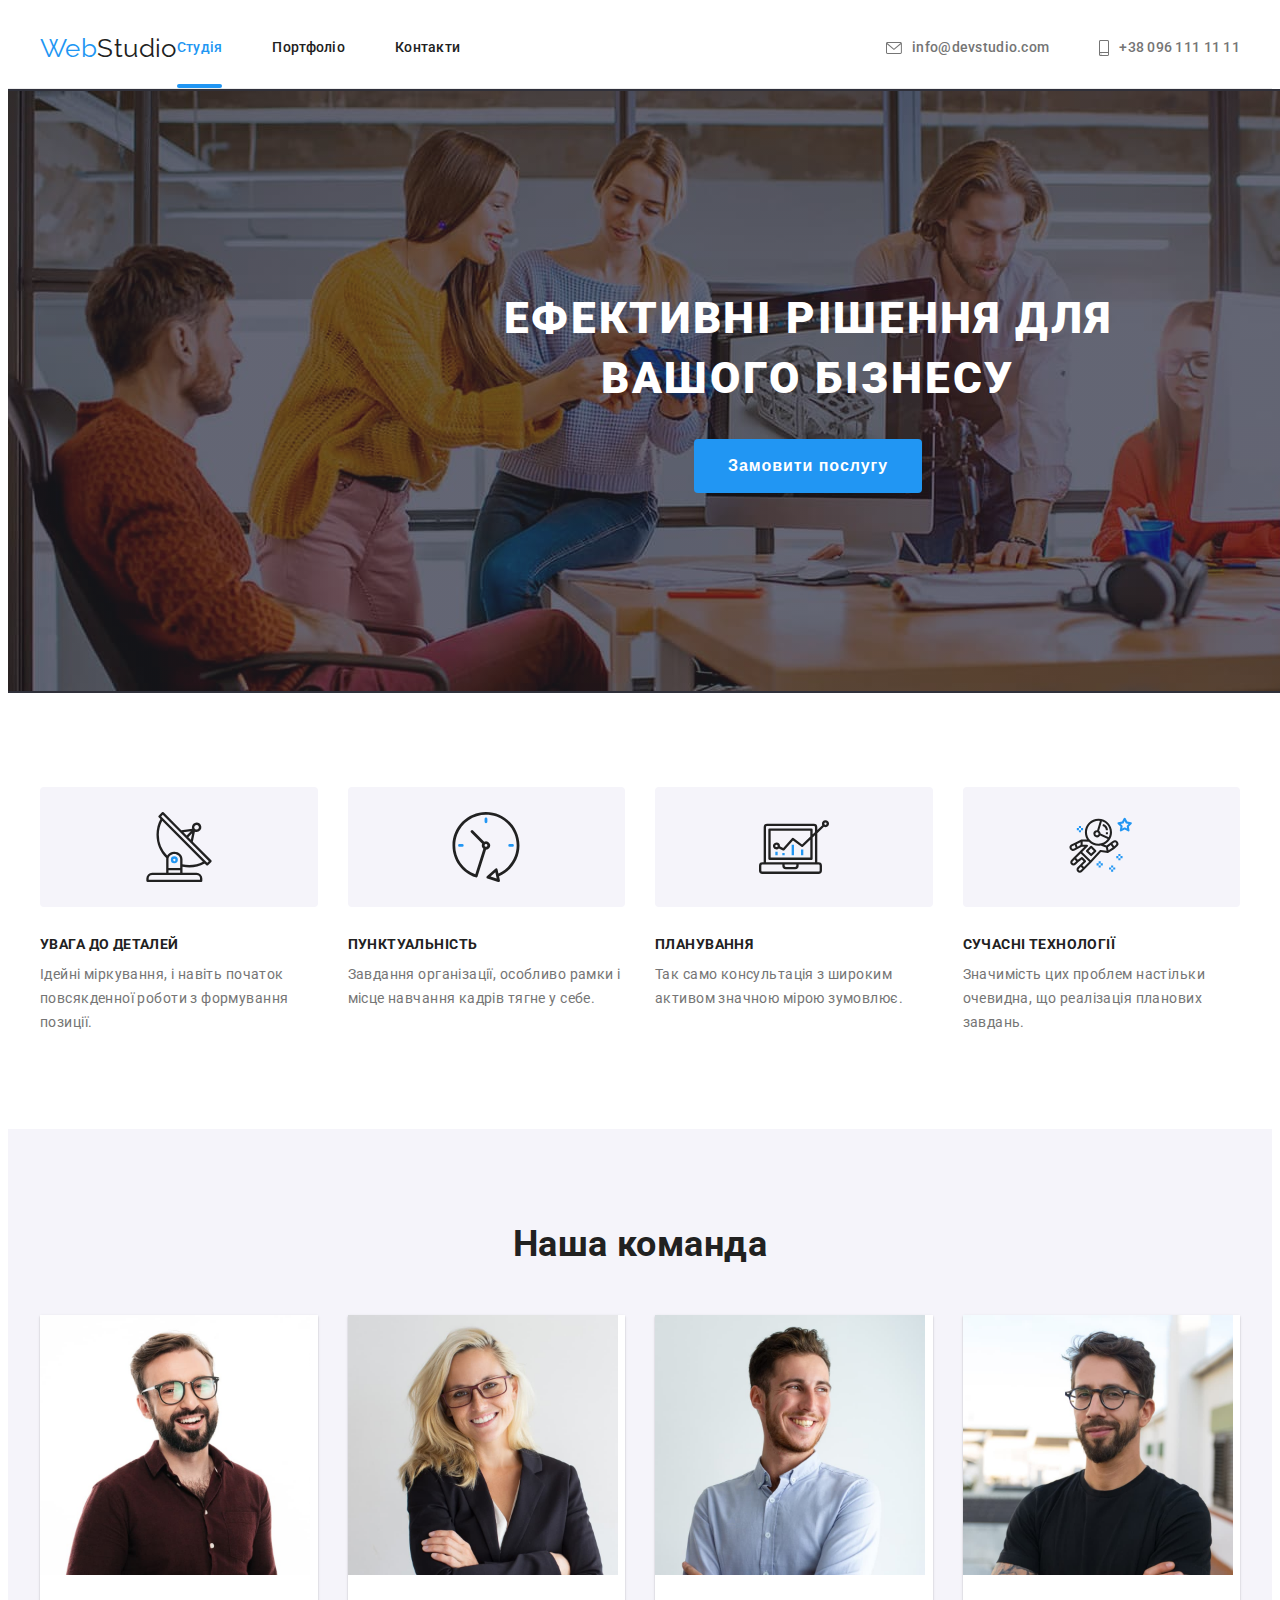
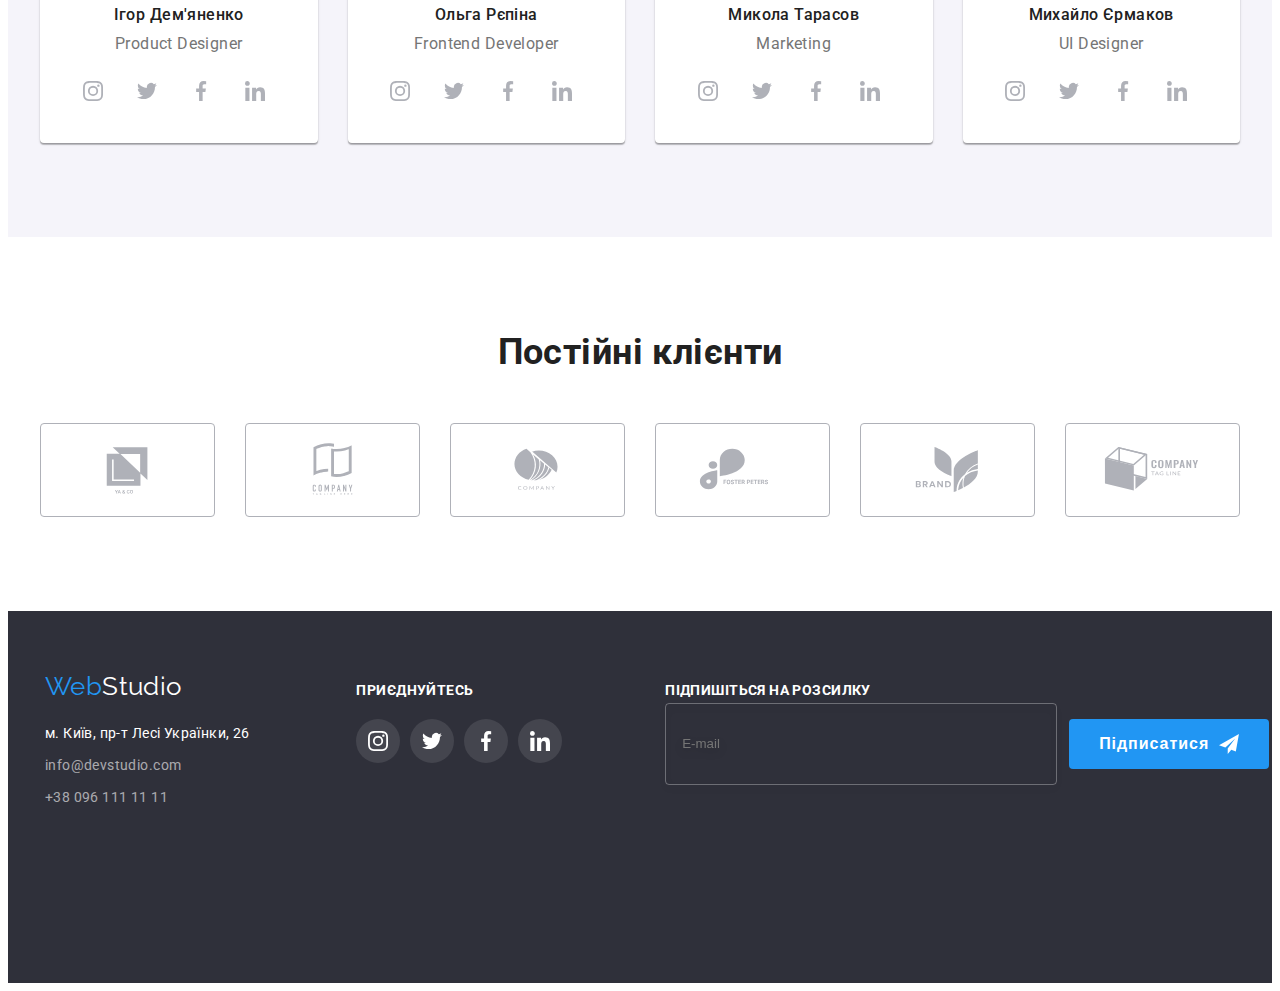
==== index.html @ e9e24f5c "almost done hw8" ====
<!DOCTYPE html>
<html lang="uk">
<head>
    <meta charset="UTF-8">
    <meta http-equiv="X-UA-Compatible" content="IE=edge">
    <meta name="viewport" content="width=device-width, initial-scale=1.0">
    <title>Document</title>
    <link rel="preconnect" href="https://fonts.googleapis.com">
<link rel="preconnect" href="https://fonts.gstatic.com" crossorigin>
<link href="https://fonts.googleapis.com/css2?family=Raleway:wght@700&family=Roboto:wght@400;500;700;900&display=swap" rel="stylesheet">
<link rel="stylesheet" href="https://cdnjs.cloudflare.com/ajax/libs/modern-normalize/1.1.0/modern-normalize.min.css" integrity="sha512-wpPYUAdjBVSE4KJnH1VR1HeZfpl1ub8YT/NKx4PuQ5NmX2tKuGu6U/JRp5y+Y8XG2tV+wKQpNHVUX03MfMFn9Q==" crossorigin="anonymous" referrerpolicy="no-referrer" />
<link rel="stylesheet" href="./css/main.min.css">
</head>
<body>
    <header class="header">
        <div class="conteiner">
<nav class="nav">
    <a href="" class="logo">Web<span class="logo logo--right">Studio</span></a>
<ul class="nav__list list">
    <li class="nav__item"><a class="link nav__link current" href="">Студія</a></li>
    <li class="nav__item"><a class="link nav__link" href="./portfolio.html">Портфоліо</a></li>
    <li class="nav__item"><a class="link nav__link" href="">Контакти</a></li>
</ul>
</nav>
<div class="connection">
<ul class="list connection__list">
    <li class="connection__item"><a class="link connection__link" href="mailto:info@devstudio.com">
        <svg class="connection__icon" width="16" height="12">
            <use href="./images/sprite.svg#icon-mail"></use>
        </svg>
        info@devstudio.com</a>
    </li>
    <li class="connection__item"><a class="link connection__link" href="tel:+380961111111">
        <svg class="connection__icon" width="10" height="16">
            <use href="./images/sprite.svg#icon-smartphone"></use>
        </svg>
        +38 096 111 11 11</a>
    </li>
</ul>
</div>
        </div>
</header>
<main>
<section class="section hero">
    <div class="conteiner">
    <h1 class="hero__title">ЕФЕКТИВНІ РІШЕННЯ ДЛЯ ВАШОГО БІЗНЕСУ</h1>
    <button class="button hero__button" type="button" data-modal-open>Замовити послугу</button>
    </div>
    
</section>
<section class="section feature">
    <div class="conteiner">
    <h2 class="visually-hidden">Особливості</h2>
    <ul class="list feature__list">
        <li class="feature__item">
            <div class="feature__icon">
            <svg class="icon-antenna" width="70" height="70"><use href="./images/sprite.svg#icon-antenna"></use></svg>
            </div>
            <h3 class="feature__title">УВАГА ДО ДЕТАЛЕЙ</h3>
            <p class="feature__text">Ідейні міркування, і навіть початок повсякденної роботи з формування позиції.</p>
        </li>
        <li class="feature__item">
            <div class="feature__icon">
            <svg class="icon-clock" width="70" height="70"><use href="./images/sprite.svg#icon-clock"></use></svg>
            </div>
            <h3 class="feature__title">ПУНКТУАЛЬНІСТЬ</h3>
            <p class="feature__text">Завдання організації, особливо рамки і місце навчання кадрів тягне у себе.</p>
        </li>
        <li class="feature__item">
            <div class="feature__icon">
            <svg class="icon-diagram" width="70" height="70"><use href="./images/sprite.svg#icon-diagram"></use></svg>
            </div>
            <h3 class="feature__title">ПЛАНУВАННЯ</h3>
            <p class="feature__text">Так само консультація з широким активом значною мірою зумовлює.</p>
        </li>
        <li class="feature__item">
            <div class="feature__icon">
            <svg class="icon-astronaut" width="70" height="70"><use href="./images/sprite.svg#icon-astronaut"></use></svg>
            </div>
            <h3 class="feature__title">СУЧАСНІ ТЕХНОЛОГІЇ</h3>
            <p class="feature__text">Значимість цих проблем настільки очевидна, що реалізація планових завдань.</p>
        </li>
    </ul>
    </div>
</section>
   <section class="section works">
    <div class="conteiner">
    <h2 class="works__title">Чим ми займаємося</h2>
    <ul class="list works__list">
        <li class="works__item">
            <img src="images/deal1.jpg" alt="Розробка сайту" width="370">
            <h3 class="works__box-title">ДЕСКТОПНІ ДОДАТКИ</h3>
        </li>
        <li class="works__item">
            <img src="images/deal2.jpg" alt="Оформлення додатку" width="370">
        <h3 class="works__box-title">МОБІЛЬНІ ДОДАТКИ</h3>
        </li>
        <li class="works__item">
            <img src="images/deal3.jpg" alt="Дизайн продукту" width="370">
        <h3 class="works__box-title">ДИЗАЙНЕРСЬКІ РІШЕННЯ</h3>
        </li>
    </ul>
    </div>
   </section>
    <section class="section team">
        <div class="conteiner">
        <h2 class="team__title">Наша команда</h2>
        <ul class="list team__list">
            <li class="team__item">
                <picture>
                    <source srcset="">
                <img src="images/man1.jpg" alt="Фото Ігора Дем'яненка" width="270">
                </picture>
                <div class="team__box">
                    <h3 class="team__names">Ігор Дем'яненко</h3>
                <p class="team__text">Product Designer</p>
                <ul class="team__soclist list">
                        <li><a class="link team__link" href="">
                            <svg class="team__icon" width="20" height="20">
                                <use href="./images/sprite.svg#icon-instagram"></use>
                            </svg>
                        </a>
                        </li>
                       <li> <a class="link team__link" href="">
                            <svg class="team__icon" width="20" height="20">
                                <use href="./images/sprite.svg#icon-twitter"></use>
                            </svg>
                        </a>
                        </li>
                        <li><a class="link team__link" href="">
                            <svg class="team__icon" width="20" height="20">
                                <use href="./images/sprite.svg#icon-facebook"></use>
                            </svg>
                        </a>
                        </li>
                        <li> <a class="link team__link" href="">
                            <svg class="team__icon" width="20" height="20">
                                <use href="./images/sprite.svg#icon-linkedin"></use>
                            </svg>
                        </a>
                        </li>
                </ul>
                </div>
            </li>
            <li class="team__item">
                <img src="images/man2.jpg" alt="Фото Ольги Рєпіної" width="270">
                <div class="team__box">
                    <h3 class="team__names">Ольга Рєпіна</h3>
                <p class="team__text">Frontend Developer</p>
                 <ul class="team__soclist list">
                        <li><a class="link team__link" href="">
                            <svg class="team__icon" width="20" height="20">
                                <use href="./images/sprite.svg#icon-instagram"></use>
                            </svg>
                        </a>
                        </li>
                       <li> <a class="link team__link" href="">
                            <svg class="team__icon" width="20" height="20">
                                <use href="./images/sprite.svg#icon-twitter"></use>
                            </svg>
                        </a>
                        </li>
                        <li><a class="link team__link" href="">
                            <svg class="team__icon" width="20" height="20">
                                <use href="./images/sprite.svg#icon-facebook"></use>
                            </svg>
                        </a>
                        </li>
                        <li> <a class="link team__link" href="">
                            <svg class="team__icon" width="20" height="20">
                                <use href="./images/sprite.svg#icon-linkedin"></use>
                            </svg>
                        </a>
                        </li>
                </ul>
                </div>
            </li>
            <li class="team__item">
                <img src="images/man3.jpg" alt="Фото Миколи Тарасова" width="270">
                <div class="team__box">
                    <h3 class="team__names">Микола Тарасов</h3>
                <p class="team__text">Marketing</p>
                 <ul class="team__soclist list">
                        <li><a class="link team__link" href="">
                            <svg class="team__icon" width="20" height="20">
                                <use href="./images/sprite.svg#icon-instagram"></use>
                            </svg>
                        </a>
                        </li>
                       <li> <a class="link team__link" href="">
                            <svg class="team__icon" width="20" height="20">
                                <use href="./images/sprite.svg#icon-twitter"></use>
                            </svg>
                        </a>
                        </li>
                        <li><a class="link team__link" href="">
                            <svg class="team__icon" width="20" height="20">
                                <use href="./images/sprite.svg#icon-facebook"></use>
                            </svg>
                        </a>
                        </li>
                        <li> <a class="link team__link" href="">
                            <svg class="team__icon" width="20" height="20">
                                <use href="./images/sprite.svg#icon-linkedin"></use>
                            </svg>
                        </a>
                        </li>
                </ul>
                </div>
            </li>
            <li class="team__item">
                <img src="images/man4.jpg" alt="Фото Михайла Єрмакова" width="270">
                <div class="team__box">
                    <h3 class="team__names">Михайло Єрмаков</h3>
                <p class="team__text">UI Designer</p>
                 <ul class="team__soclist list">
                        <li><a class="link team__link" href="">
                            <svg class="team__icon" width="20" height="20">
                                <use href="./images/sprite.svg#icon-instagram"></use>
                            </svg>
                        </a>
                        </li>
                       <li> <a class="link team__link" href="">
                            <svg class="team__icon" width="20" height="20">
                                <use href="./images/sprite.svg#icon-twitter"></use>
                            </svg>
                        </a>
                        </li>
                        <li><a class="link team__link" href="">
                            <svg class="team__icon" width="20" height="20">
                                <use href="./images/sprite.svg#icon-facebook"></use>
                            </svg>
                        </a>
                        </li>
                        <li> <a class="link team__link" href="">
                            <svg class="team__icon" width="20" height="20">
                                <use href="./images/sprite.svg#icon-linkedin"></use>
                            </svg>
                        </a>
                        </li>
                </ul>
                </div>
            </li>
        </ul>
        </div>
    </section>
<section class="section clients">
    <div class="conteiner">
<h2 class="clients__title">Постійні клієнти</h2>
<ul class="clients__list list">
    <li><a class="clients__item">
        <svg class="clients__icon" width="106" height="60">
            <use href="./images/sprite.svg#icon-logo"></use>
        </svg>
    </a>
    </li>
    <li><a class="clients__item">
        <svg class="clients__icon" width="106" height="60">
            <use href="./images/sprite.svg#icon-logo1"></use>
        </svg>
    </a>
    </li>
    <li><a class="clients__item">
        <svg class="clients__icon" width="106" height="60">
            <use href="./images/sprite.svg#icon-logo2"></use>
        </svg>
    </a>
    </li>
    <li><a class="clients__item">
        <svg class="clients__icon" width="106" height="60">
            <use href="./images/sprite.svg#icon-logo3"></use>
        </svg>
    </a>
    </li>
    <li><a class="clients__item">
        <svg class="clients__icon" width="106" height="60">
            <use href="./images/sprite.svg#icon-logo4"></use>
        </svg>
    </a>
    </li>
    <li><a class="clients__item">
        <svg class="clients__icon" width="106" height="60">
            <use href="./images/sprite.svg#icon-logo5"></use>
        </svg>
    </a>
    </li>
</ul>
</div>
</section>
    </main>
    <footer class="footer">
    <div class="conteiner">
<div class="adress-conteiner">
        <a href="" class="logo">Web<span class="logo-right">Studio</span></a>
        <address class="adress">
           <p class="adress__text">м. Київ, пр-т Лесі Українки, 26</p>
           <ul class="list">
              <li class="adress__item"><a class="link adress__link" href="mailto:info@devstudio.com">info@devstudio.com</a></li>
              <li class="adress__item"><a class="link adress__link" href="tel:+380961111111">+38 096 111 11 11</a></li>
           </ul>
        </address>
        </div>
        <div class="join">
            <p class="join__text">приєднуйтесь</p>
            <ul class="join__list list">
                        <li><a class="link join__link" href="">
                            <svg class="footer-icon" width="20" height="20">
                                <use href="./images/sprite.svg#icon-instagram"></use>
                            </svg>
                        </a>
                        </li>
                        <li><a class="link join__link" href="">
                            <svg class="footer-icon" width="20" height="20">
                                <use href="./images/sprite.svg#icon-twitter"></use>
                            </svg>
                        </a>
                        </li>
                        <li><a class="link join__link" href="">
                            <svg class="footer-icon" width="20" height="20">
                                <use href="./images/sprite.svg#icon-facebook"></use>
                            </svg>
                        </a>
                        </li>
                        <li><a class="link join__link" href="">
                            <svg class="join__icon" width="20" height="20">
                                <use href="./images/sprite.svg#icon-linkedin"></use>
                            </svg>
                        </a>
                        </li>
                </ul>
        </div>
        <div class="subscribe">
            <p class="subscribe__text">Підпишіться на розсилку</p>
            <form class="subscribe__form">
              <input class="subscribe__input" type="email" placeholder="E-mail">
              <button class="subscribe__button button" type="submit"> 
               Підписатися
               <svg class="subscribe__icon" width="24" height="24">
                <use href="./images/symbol-defs.svg#icon-send"></use>
               </svg>
              </button>
            </form>
        </div>
    </div>
    </footer>
    <div class="backdrop is-hidden" data-modal>
       <div class="modal">
          <button class="modal__button" type="button" data-modal-close>
            <svg class="icon-modal-button-close" width="18" height="18">
                <use href="./images/symbol-defs.svg#icon-modal-button-close"></use></svg>
          </button>
          <p class="modal__heading">Залиште свої дані, ми вам передзвонимо</p>
          <form action="">
            <div class="modal__input-group">
            <label for="name">Ім'я</label>
            <div class="modal__icon-wrapper">
            <input class="modal-input" type="text" name="name" id="name">
            <svg class="modal-icon" width="18" height="18">
                <use href="./images/symbol-defs.svg#icon-person-black"></use>
            </svg>
            </div>
           </div>
<div class="modal__input-group">
            <label for="tel">Телефон</label>
            <div class="modal__icon-wrapper">
            <input class="modal__input" type="tel" name="tel" id="tel">
            <svg class="modal__icon" width="18" height="18">
                <use href="./images/symbol-defs.svg#icon-phone-black"></use>
            </svg>
            </div>
            </div>
            <div class="modal__input-group">
            <label for="email">Пошта</label>
            <div class="modal__icon-wrapper">
            <input class="moda__input" type="email" name="email" id="email">
            <svg class="modal__icon" width="18" height="18">
                <use href="./images/symbol-defs.svg#icon-email-black"></use>
            </svg>
            </div>
            </div>
            <div class="modal__input-group">
            <label for="coment">Коментар</label>
            <textarea class="modal__coment" name="coment" id="coment" placeholder="Введіть текст"></textarea>
            </div>

            <div class="modal__input-group">
            <input class="checkbox__input visually-hidden" type="checkbox" name="rules" id="rules" required/>
            <label class="checkbox__rules" for="rules">
    Погоджуюся з розсилкою та приймаю<a href="" class="modal__conditions"> Умови договору</a>
  </label>
  </div>

            <button class="modal__send button" type="submit">Відправити</button>
          </form>
         </div>
    </div>
    <script src="./js/modal.js"></script>
</body>
</html>
---- css/main.min.css ----
img{display:block;max-width:100%;height:auto}.list{list-style:none}.link{text-decoration:none}h1,h2,h3,h4,h5,h6,p,ul{margin-top:0;margin-bottom:0;padding:0}:root{--primary-text-color: #212121;--secondary-text-color: #757575;--accent-color: #2196F3;--accent-color-button: #188CE8;--primaty-white-color: #FFFFFF;--primary-background-color: #fff;--background-color-title: #2F303A;--portfolio-button-color: #F5F4FA;--header-border-color: #ECECEC;--portfolio-border-color: #EEEEEE;--team-soc-link-color: #AFB1B8;--transition-duration: 250ms;--transition-timing-function: cubic-bezier(0.4, 0, 0.2, 1)}body{font-family:"Roboto",sans-serif;font-size:14px;letter-spacing:.03em;color:var(--primary-text-color);background-color:#fff}.section{padding-top:60px;padding-bottom:60px}@media screen and (min-width: 1200px){.section{padding-top:94px;padding-bottom:94px}}.visually-hidden{border:0;clip:rect(0 0 0 0);height:auto;margin:0;overflow:hidden;padding:0;position:absolute;width:1px;white-space:nowrap}.conteiner{width:100%;padding-left:15px;padding-right:15px;margin:0 auto}@media screen and (min-width: 480px){.conteiner{width:480px}}@media screen and (min-width: 768px){.conteiner{width:768px}}@media screen and (min-width: 1200px){.conteiner{width:1200px}}.button{color:var(--primaty-white-color);background-color:var(--accent-color);font-weight:700;font-size:16px;line-height:1.88;letter-spacing:.06em;cursor:pointer;transition:color var(--transition-duration) var(--transition-timing-function)}.button:hover,.button:focus{background-color:var(--accent-color-button)}.logo{font-family:"Raleway",sans-serif;font-size:26px;line-height:1.19;color:var(--accent-color);text-decoration:none}.logo:hover,.logo:focus{color:var(--accent-color)}.logo--right{color:var(--primary-text-color)}.header{border-bottom:1px solid var(--header-border-color)}.header .conteiner{display:flex;align-items:center;height:80px}.nav__list,.connection__list,.nav{display:flex;align-items:center}.nav__item:not(:last-child),.connection__item:not(:last-child){margin-right:50px}.nav__link{position:relative;display:block;padding-top:32px;padding-bottom:32px;color:var(--primary-text-color);font-size:px;font-weight:500;letter-spacing:.02em;line-height:1.14;transition:color var(--transition-duration) var(--transition-timing-function)}.nav__link:hover,.nav__link:focus{color:var(--accent-color)}.current{color:var(--accent-color)}.current::after{content:"";position:absolute;left:0;bottom:0;display:block;background-color:var(--accent-color);width:100%;height:4px;border-radius:2px}.connection__icon{margin-right:10px;fill:currentColor}.connection__link{display:flex;align-items:center;padding-top:32px;padding-bottom:32px;font-weight:500;line-height:1.14;letter-spacing:.02em;color:var(--secondary-text-color);color:var(--secondary-text-color);transition:color var(--transition-duration) var(--transition-timing-function)}.connection__link:hover,.connection__link:focus{color:var(--accent-color)}.connection{margin-left:auto}.hero{display:flex;align-items:center;width:480px;height:400px;background-color:var(--background-color-title);background-image:linear-gradient(to right, rgba(47, 48, 58, 0.4), rgba(47, 48, 58, 0.4)),url(../images/hero-bg-mob.jpg);background-repeat:no-repeat;background-position:center;margin-left:auto;margin-right:auto;padding-top:200px;padding-bottom:200px;text-align:center}@media(min-device-pixel-ratio: 2),(-webkit-min-device-pixel-ratio: 2),(min-resolution: 192dpi),(min-resolution: 2dppx){.hero{background-image:linear-gradient(to right, rgba(47, 48, 58, 0.4), rgba(47, 48, 58, 0.4)),url(../images/hero-bg-mob-2x.jpg)}}@media screen and (min-width: 768px){.hero{width:768px;height:auto;background-image:linear-gradient(to right, rgba(47, 48, 58, 0.4), rgba(47, 48, 58, 0.4)),url(../images/hero-bg-tab.jpg)}}@media screen and (min-width: 768px)and (min-device-pixel-ratio: 2),screen and (min-width: 768px)and (-webkit-min-device-pixel-ratio: 2),screen and (min-width: 768px)and (min-resolution: 192dpi),screen and (min-width: 768px)and (min-resolution: 2dppx){.hero{background-image:linear-gradient(to right, rgba(47, 48, 58, 0.4), rgba(47, 48, 58, 0.4)),url(../images/hero-bg-tab-2x.jpg)}}@media screen and (min-width: 1200px){.hero{width:1600px;height:100%;background-image:linear-gradient(to right, rgba(47, 48, 58, 0.4), rgba(47, 48, 58, 0.4)),url(../images/hero-background.jpg)}}.hero__title{width:360px;margin-left:auto;margin-right:auto;margin-bottom:30px;color:var(--primaty-white-color);font-weight:900;font-size:26px;line-height:1.62;text-align:center;letter-spacing:.06em}@media screen and (min-width: 1200px){.hero__title{width:696px;font-size:44px;line-height:1.36;text-align:center}}.hero__button{min-width:216px;padding:10px 32px;text-align:center;border-radius:4px;border-color:rgba(0,0,0,0)}.feature__list{display:block}@media screen and (min-width: 768px){.feature__list{display:flex;flex-wrap:wrap;gap:30px}}@media screen and (min-width: 1200px){.feature__list{display:flex;justify-content:center;align-items:center}}.feature__icon{display:flex;justify-content:center;align-items:center;width:100%;height:120px;margin-bottom:30px;background-color:var(--portfolio-button-color);border-radius:4px}.feature__item{width:100%;height:248px}@media screen and (min-width: 768px){.feature__item{flex-basis:calc((100% - 30px)/2)}}@media screen and (min-width: 1200px){.feature__item{flex-basis:calc((100% - 90px)/4)}}.feature__title{margin-bottom:10px;line-height:1.14;font-size:14px;text-align:center}@media screen and (min-width: 768px){.feature__title{text-align:left}}.feature__text{color:var(--secondary-text-color);line-height:1.71}.works{padding-top:0}@media screen{.works{max-width:480px;display:none}}.works__title{margin-bottom:50px}.works__title,.team__title,.clients__title{font-size:36px;line-height:1.17;text-align:center}.works__list{display:flex}.works__item:not(:last-child){margin-right:30px}.works__item{position:relative}.works__box-title{position:absolute;bottom:0;left:0;width:370px;height:70px;padding-top:27px;text-align:center;line-height:1.14;font-size:14px;color:var(--primaty-white-color);background-color:rgba(47,48,58,.8)}.team{background-color:var(--portfolio-button-color)}.team__title{font-size:28px;margin-bottom:30px}@media screen and (min-width: 1200px){.team__title{margin-bottom:50px;font-size:36px}}@media screen and (min-width: 768px){.team__list{display:flex;flex-wrap:wrap;gap:30px}}.team__item:not(:last-child){margin-bottom:30px}@media screen and (min-width: 768px){.team__item:not(:last-child){margin-bottom:0px}}.team__item{width:100%;height:428px;background-color:var(--primaty-white-color);box-shadow:0px 1px 3px rgba(0,0,0,.12),0px 1px 1px rgba(0,0,0,.14),0px 2px 1px rgba(0,0,0,.2);border-radius:0px 0px 4px 4px}@media screen and (min-width: 768px){.team__item{flex-basis:calc((100% - 30px)/2)}}@media screen and (min-width: 1200px){.team__item{flex-basis:calc((100% - 90px)/4)}}.team__box{margin-top:30px;margin-bottom:24px;align-items:center}.team__names{margin-bottom:10px;font-weight:500;font-size:16px;line-height:1.19;text-align:center}.team__text{margin-bottom:16px;font-size:16px;line-height:1.19;text-align:center;color:var(--secondary-text-color)}.team__soclist{display:flex;justify-content:center}.team__link:not(:last-child){margin-right:10px}.team__link{display:flex;justify-content:center;align-items:center;width:44px;height:44px;margin-right:10px;border-radius:50%;justify-content:center;background-color:var(--primaty-white-color);color:var(--team-soc-link-color);transition:color var(--transition-duration) var(--transition-timing-function),background-color var(--transition-duration) var(--transition-timing-function)}.team__link:hover,.team__link:focus{background-color:var(--accent-color);color:var(--primaty-white-color)}.team__icon{fill:currentColor}.clients{text-align:center}.clients__title{margin-bottom:50px}.clients__list{display:flex;flex-wrap:wrap;justify-content:center;gap:30px}.clients__list li{flex-basis:calc((100% - 60px)/2)}@media screen and (min-width: 768px){.clients__list li{flex-basis:calc((100% - 60px)/3)}}@media screen and (min-width: 1200px){.clients__list li{flex-basis:calc((100% - 150px)/6)}}.clients__item{display:flex;justify-content:center;align-items:center;height:92px;border:1px solid #afb1b8;border-radius:4px;justify-content:center;cursor:pointer;color:var(--team-soc-link-color);transition:color var(--transition-duration) var(--transition-timing-function),border-color var(--transition-duration) var(--transition-timing-function)}.clients__item:hover,.clients__item:focus{border-color:var(--accent-color);color:var(--accent-color)}.clients__icon{fill:currentColor}.clients__icon:hover,.clients__icon:focus{fill:var(--accent-color)}.footer{padding-top:60px;padding-bottom:60px;background-color:var(--background-color-title);height:603px}@media screen and (min-width: 768px){.footer{height:463px}}@media screen and (min-width: 1200px){.footer{height:252px}}.footer .conteiner{display:flex;justify-content:center;align-items:center}@media screen and (max-width: 767px){.footer .conteiner{flex-direction:column}}@media screen and (min-width: 768px){.footer .conteiner{flex-wrap:wrap;justify-content:space-around;align-items:baseline;row-gap:60px}}@media screen and (min-width: 1200px){.footer .conteiner{align-items:baseline;flex-direction:row;flex-wrap:nowrap}}@media screen and (min-width: 768px){.adress-conteiner{align-items:center}}.adress{height:80px;margin-top:20px;font-style:normal;text-align:center}@media screen and (min-width: 768px){.adress{width:232px;margin-right:165px}}@media screen and (min-width: 1200px){.adress{justify-content:center;margin-right:70px;text-align:left}}.footer .logo{margin-bottom:20px}.footer .logo-right{color:var(--primaty-white-color)}.adress__text{margin-bottom:9px;line-height:1.71;color:var(--primaty-white-color)}@media screen and (min-width: 768px){.adress__text{margin-bottom:8px}}.adress__item:not(:last-child){margin-bottom:9px}@media screen and (min-width: 768px){.adress__item:not(:last-child){margin-bottom:8px}}.adress__link{line-height:1.71;color:rgba(255,255,255,.6);transition:color var(--transition-duration) var(--transition-timing-function)}.adress__link:hover,.adress__link:focus{color:var(--accent-color)}.join{width:206px;height:80px;color:var(--accent-color-button);margin-top:60px;margin-bottom:60px;text-align:center}@media screen and (min-width: 768px){.join{margin-top:0px;margin-bottom:0px}}@media screen and (min-width: 1200px){.join{justify-content:center;text-align:left;margin-right:93px;margin-top:0px;margin-bottom:0px}}.join__text,.subscribe__text{margin-bottom:20px;font-weight:700;font-size:14px;line-height:1.14;letter-spacing:.03em;text-transform:uppercase;color:var(--primaty-white-color)}.join__list{display:flex;justify-content:center}.join__list>li:not(:last-child){margin-right:10px}.join__link:not(:last-child){margin-right:10px}.join__link{display:flex;justify-content:center;align-items:center;width:44px;height:44px;border-radius:50%;justify-content:center;background-color:rgba(255,255,255,.1);color:var(--primaty-white-color);fill:var(--primaty-white-color);transition:background-color var(--transition-duration) var(--transition-timing-function)}.join__link:hover,.join__link:focus{background-color:var(--accent-color);fill:var(--primaty-white-color)}.subscribe{width:570px;height:86px;display:flex;align-items:center;flex-direction:column}@media screen and (min-width: 1200px){.subscribe{justify-content:center;align-items:baseline}}.subscribe__form{display:flex;flex-direction:column;align-items:center}@media screen and (min-width: 1200px){.subscribe__form{justify-content:center;text-align:left;flex-direction:row}}.subscribe__input{width:358px;height:100%;color:#188ce8;background-color:rgba(0,0,0,0);border:1px solid rgba(255,255,255,.3);filter:drop-shadow(0px 4px 4px rgba(0, 0, 0, 0.15));border-radius:4px;padding:15px 16px;margin-right:12px;outline:none}@media screen and (min-width: 768px){.subscribe__input{width:450px;margin-bottom:20px}}@media screen and (min-width: 1200px){.subscribe__input{width:358px;height:100%;margin-bottom:0px}}.subscribe__button{width:200px;height:50px;padding:10px 28px;font-weight:700;font-size:16px;line-height:1.88;display:flex;align-items:center;text-align:center;letter-spacing:.06em;color:var(--primaty-white-color);background-color:var(--accent-color);border-color:rgba(0,0,0,0);border-radius:4px}.subscribe__icon{fill:currentColor;margin-left:10px}.backdrop{position:fixed;top:0;left:0;width:100%;height:100%;background-color:rgba(0,0,0,.2);opacity:1;transition:opacity var(--transition-duration) var(--transition-timing-function)}.backdrop.is-hidden{opacity:0;pointer-events:none}.modal{position:absolute;top:50%;left:50%;transform:translate(-50%, -50%) scale(1);transition:transform var(--transition-duration) var(--transition-timing-function);width:528px;height:581px;padding:40px;background-color:var(--primaty-white-color);box-shadow:0px 1px 3px rgba(0,0,0,.12),0px 1px 1px rgba(0,0,0,.14),0px 2px 1px rgba(0,0,0,.2);border-radius:4px}.backdrop.is-hidden .modal{transform:translate(-50%, -50%) scale(0.5)}.modal__button{position:absolute;top:8px;right:8px;display:flex;justify-content:center;align-items:center;width:30px;height:30px;color:#188ce8;background-color:var(--primaty-white-color);border:1px solid rgba(0,0,0,.1);border-radius:50%;transition:fill var(--transition-duration) var(--transition-timing-function);cursor:pointer}.modal__button:focus,.modal__button:hover{fill:var(--accent-color-button)}.modal__heading{font-weight:700;font-size:20px;line-height:1.15;text-align:center;margin-bottom:12px}.modal__input-group:not(:last-child){margin-bottom:10px}.modal__icon-wrapper{position:relative;margin-top:4px}.modal__icon{position:absolute;top:11px;left:12px;transition:fill var(--transition-duration) var(--transition-timing-function)}.modal__input{width:448px;height:40px;padding-left:40px;border:1px solid rgba(33,33,33,.2);border-radius:4px;transition:border-color var(--transition-duration) var(--transition-timing-function)}.modal__input:hover,.modal__input:focus{border-color:var(--accent-color);outline:none}.modal__input:hover+svg,.modal__input:focus+svg{fill:var(--accent-color)}.modal label{font-size:12px;line-height:1.17;letter-spacing:.01em;color:#757575}.modal__coment{width:100%;height:120px;margin-top:4px;padding:12px 16px;border:1px solid rgba(33,33,33,.2);border-radius:4px;transition:border-color var(--transition-duration) var(--transition-timing-function);resize:none}.modal__coment:hover,.modal__coment:focus,.modal__coment:focus-within{border-color:var(--accent-color);outline:none}.modal__coment::-moz-placeholder{font-size:12px;line-height:14px;letter-spacing:.01em;color:rgba(117,117,117,.5)}.modal__coment:-ms-input-placeholder{font-size:12px;line-height:14px;letter-spacing:.01em;color:rgba(117,117,117,.5)}.modal__coment::placeholder{font-size:12px;line-height:14px;letter-spacing:.01em;color:rgba(117,117,117,.5)}.checkbox__input:checked+label::before{background-color:var(--accent-color);border-color:rgba(0,0,0,0);background-image:url(../images/check-mark.svg);background-repeat:no-repeat;background-position:center}.modal__input-group .checkbox-rules{display:flex;align-items:center;justify-content:center;cursor:pointer;font-size:14px;line-height:1.71}.checkbox__rules::before{content:"";width:16px;height:15px;border:2px solid var(--primary-text-color);border-radius:2px;margin-right:8px}.modal__conditions{color:var(--accent-color)}.modal__send{position:absolute;left:164px;bottom:40px;width:200px;height:50px;border-radius:4px;border-color:rgba(0,0,0,0);transition:background-color var(--transition-duration) var(--transition-timing-function)}.modal__send:hover,.modal__send:focus{background-color:var(--accent-color-button);box-shadow:0px 4px 4px rgba(0,0,0,.15)}.portfolio-btn__list{display:flex;flex-wrap:wrap;justify-content:start;row-gap:15px;margin-bottom:34px}@media screen and (min-width: 768px){.portfolio-btn__list{display:flex;justify-content:center;margin-bottom:34px}}.portfolio-btn__item:not(:last-child){margin-right:8px}.portfolio-btn__button{padding:6px 22px;border-radius:4px;border-color:rgba(0,0,0,0);font-family:inherit;font-weight:500;font-size:16px;line-height:1.62;background-color:var(--portfolio-button-color);color:var(--primary-text-color);transition:color var(--transition-duration) var(--transition-timing-function),background-color var(--transition-duration) var(--transition-timing-function),box-shadow var(--transition-duration) var(--transition-timing-function)}.portfolio-btn__button:hover,.portfolio-btn__button:focus{color:var(--primaty-white-color);background-color:var(--accent-color);box-shadow:0px 3px 1px rgba(0,0,0,.1),0px 1px 2px rgba(0,0,0,.08),0px 2px 2px rgba(0,0,0,.12)}.portfolio__list{display:block}@media screen and (min-width: 768px){.portfolio__list{display:flex;flex-wrap:wrap;gap:30px}}@media screen and (min-width: 1200px){.portfolio__list{display:flex;flex-wrap:wrap;gap:30px}}@media screen and (min-width: 768px){.portfolio__list .item{flex-basis:calc((100% - 60px)/2)}}@media screen and (min-width: 1200px){.portfolio__list .item{flex-basis:calc((100% - 90px)/3)}}.portfolio__list .item:not(:last-child){margin-bottom:30px}@media screen and (min-width: 768px){.portfolio__list .item:not(:last-child){margin-bottom:0px}}.portfolio__link{display:block;transition:box-shadow var(--transition-duration) var(--transition-timing-function)}.portfolio__link:hover,.portfolio__link:focus{box-shadow:0px 4px 4px rgba(0,0,0,.25)}.portfolio__link:hover .overlay-description,.portfolio__link:focus .overlay-description{transform:translateY(0)}.portfolio__overlay{position:relative;overflow:hidden}.overlay-description{position:absolute;width:100%;height:100%;top:0;left:0;padding:63px 24px;transform:translateY(100%);transition-property:transform;transition-duration:var(--transition-duration);transition-timing-function:var(--transition-timing-function);font-size:18px;line-height:1.56;color:var(--primaty-white-color);background-color:rgba(33,150,243,.9)}.portfolio__work-box{border-right:1px solid var(--portfolio-border-color);border-bottom:1px solid var(--portfolio-border-color);border-left:1px solid var(--portfolio-border-color);padding:20px 24px}.portfolio__title{margin-bottom:4px;color:var(--primary-text-color);font-size:18px;line-height:2;letter-spacing:.06em}.portfolio__text{font-size:16px;line-height:1.88;color:var(--secondary-text-color)}/*# sourceMappingURL=main.min.css.map */
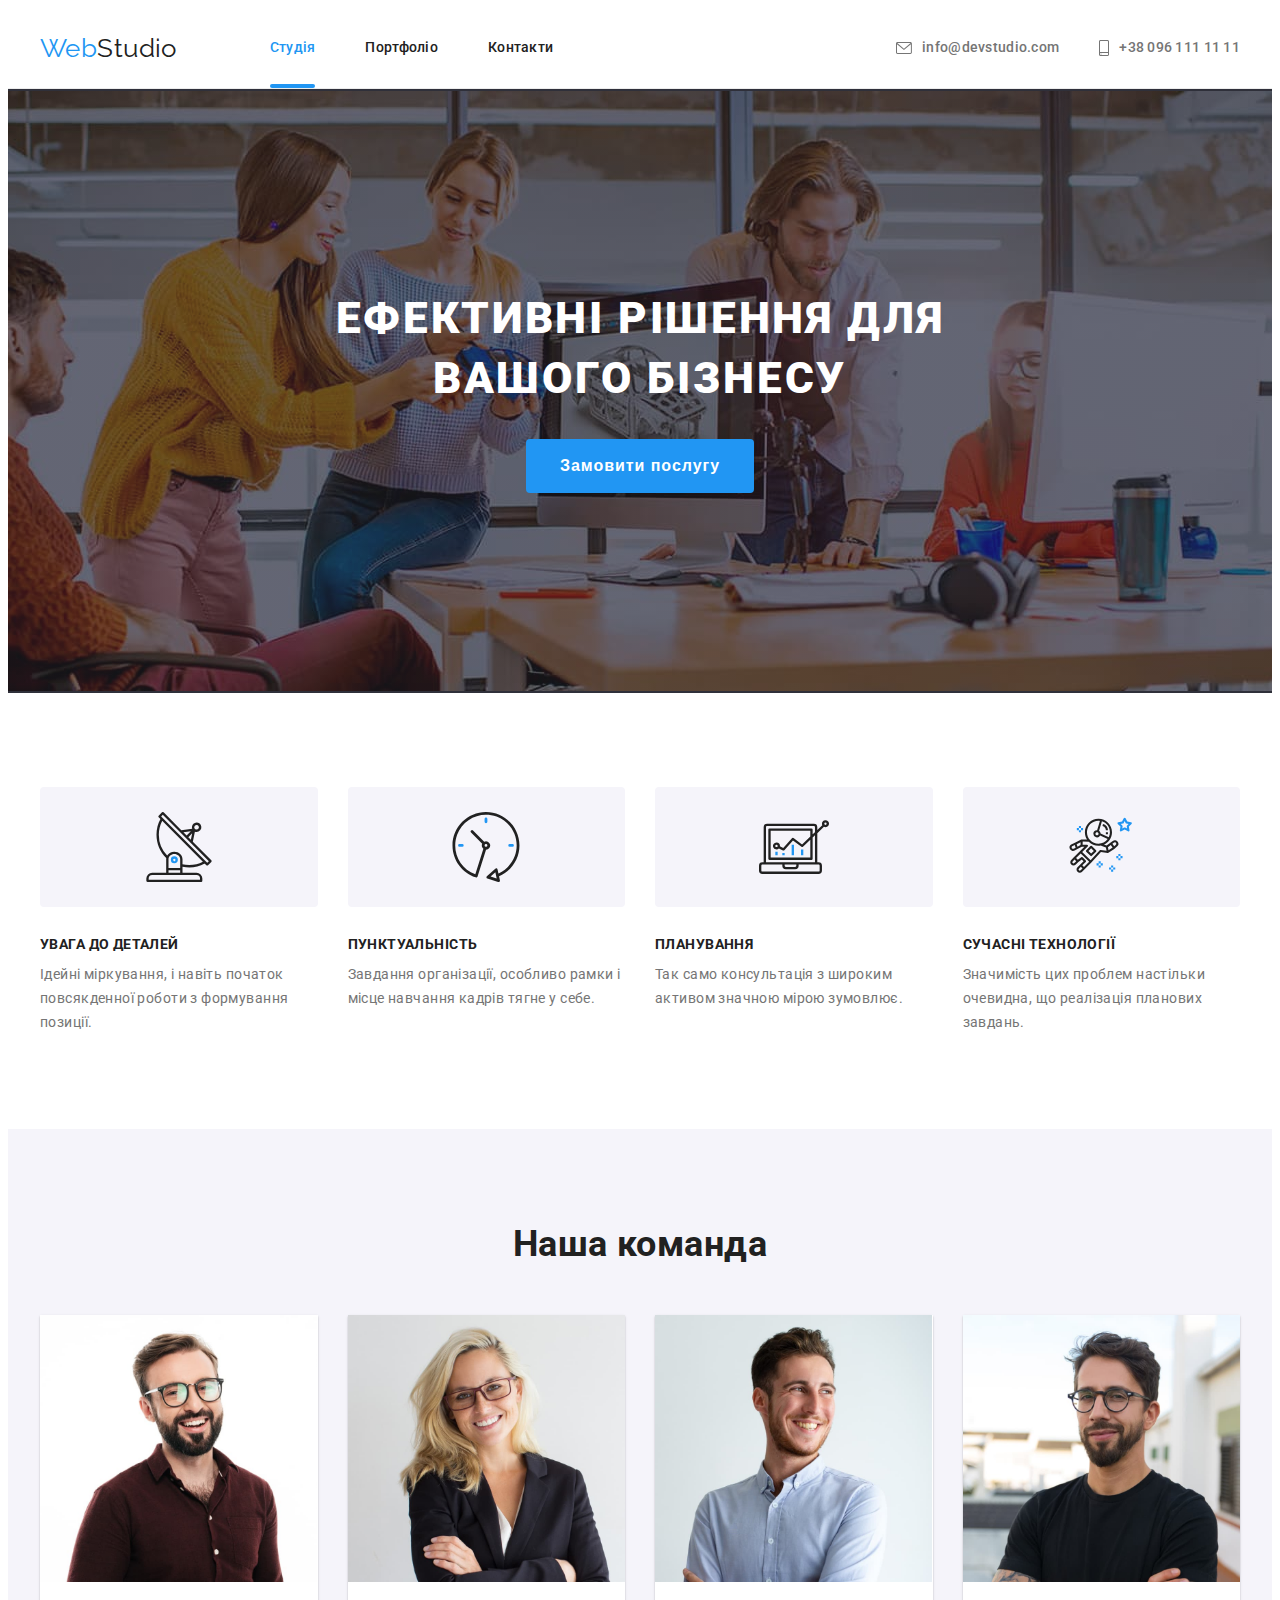
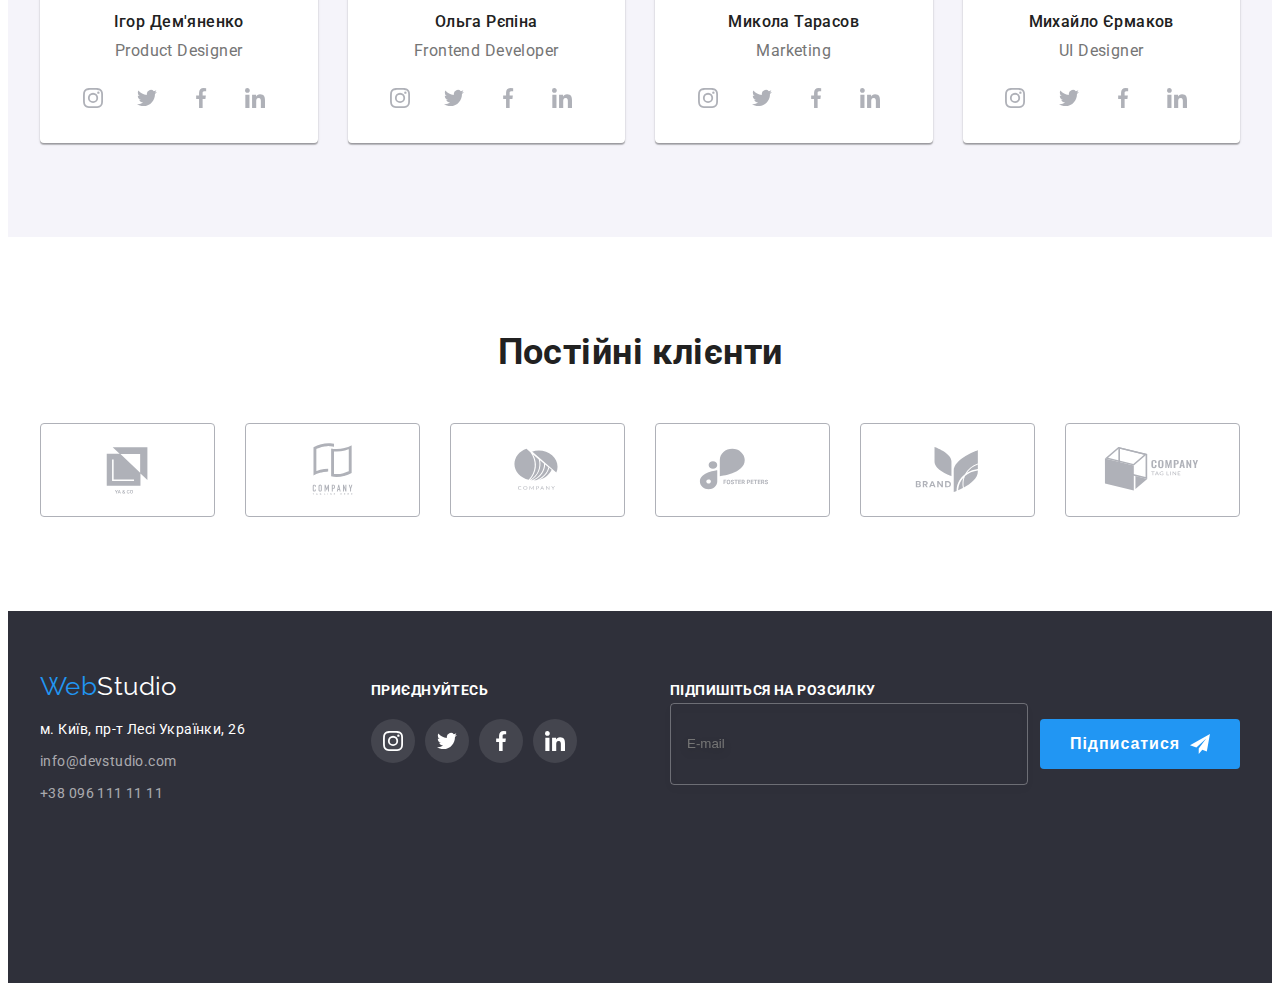
==== commit 3f9bde86: "ready hw8" ====
--- a/index.html
+++ b/index.html
@@ -38,7 +38,51 @@
     </li>
 </ul>
 </div>
+<button class="menu-open js-open-menu" type="button">
+    <svg class="icon-menu_open" width="18" height="18">
+    <use href="./images/symbol-defs.svg#icon-menu_open"></use></svg>
+</button>
         </div>
+        <div class="mobile-menu js-menu-container">
+            
+            <div class="mob-menu-content">
+                <div>
+            <button class="menu-close js-close-menu" type="button">
+                <svg class="icon-modal-button-close" width="18" height="18">
+                <use href="./images/symbol-defs.svg#icon-modal-button-close"></use></svg>
+            </button>
+            <nav class="mob-menu-nav">
+<ul class="mob-menu-nav-list list">
+    <li class="mob-menu-nav-item"><a class="link mob-menu-nav-link current" href="">Студія</a></li>
+    <li class="mob-menu-nav-item"><a class="link mob-menu-nav-link" href="./portfolio.html">Портфоліо</a></li>
+    <li class="mob-menu-nav-item"><a class="link mob-menu-nav-link" href="">Контакти</a></li>
+</ul>
+</nav>
+                </div>
+
+<div>
+<div class="mob-menu-connection">
+<ul class="list mob-menu-connection-list">
+    <li class="mob-menu-connection-item"><a class="link mob-menu-connection-link" href="mailto:info@devstudio.com">
+        info@devstudio.com</a>
+    </li>
+    <li class="mob-menu-connection-item"><a class="link mob-menu-connection-link mob-menu-tel" href="tel:+380961111111">
+        +38 096 111 11 11</a>
+    </li>
+</ul>
+</div>
+<div class="mob-menu-soc">
+    <ul class="mob-menu-soc-link-list list">
+    <li class="mob-menu-soc-link-item"><a href="" class="link mob-menu-soc-link">Instagram</a></li>
+    <li class="mob-menu-soc-link-item"><a href="" class="link mob-menu-soc-link">Twitter</a></li>
+    <li class="mob-menu-soc-link-item"><a href="" class="link mob-menu-soc-link">Facebook</a></li>
+    <li class="mob-menu-soc-link-item"><a href="" class="link mob-menu-soc-link">LinkedIn</a></li>
+    </ul>
+</div>
+</div>
+            </div>
+        </div>
+        
 </header>
 <main>
 <section class="section hero">
@@ -108,8 +152,21 @@
         <ul class="list team__list">
             <li class="team__item">
                 <picture>
-                    <source srcset="">
-                <img src="images/man1.jpg" alt="Фото Ігора Дем'яненка" width="270">
+                    <source
+                    media="(min-width: 1200px)"
+                    srcset="./images/man1.jpg,
+                 ./images/man1-2x.jpg" >
+                 <source
+                 media="(min-width: 768px)"
+                 srcset="./images/man1-tab-1x.jpg,
+                 ./images/man1-tab-2x.jpg">
+                 <source
+                 media="(min-width: 480px)"
+                 srcset="./images/man1-mob-1x.jpg,
+                 ./images/man1-mob-2x.jpg">
+                <img srcset="./images/man1.jpg,
+                 ./images/man1-2x.jpg" src="images/man1.jpg"
+                  alt="Фото Ігора Дем'яненка">
                 </picture>
                 <div class="team__box">
                     <h3 class="team__names">Ігор Дем'яненко</h3>
@@ -143,7 +200,22 @@
                 </div>
             </li>
             <li class="team__item">
-                <img src="images/man2.jpg" alt="Фото Ольги Рєпіної" width="270">
+                <picture>
+                    <source
+                    media="(min-width: 1200px)"
+                    srcset="./images/man2.jpg,
+                 ./images/man2-2x.jpg" >
+                 <source
+                 media="(min-width: 768px)"
+                 srcset="./images/man2-tab-1x.jpg,
+                 ./images/man2-tab-2x.jpg">
+                 <source
+                 media="(min-width: 480px)"
+                 srcset="./images/man2-mob-1x.jpg,
+                 ./images/man2-mob-2x.jpg">
+                <img srcset="./images/man2.jpg,
+                 ./images/man2-2x.jpg" alt="Фото Ольги Рєпіної" src="images/man2.jpg">
+                </picture>
                 <div class="team__box">
                     <h3 class="team__names">Ольга Рєпіна</h3>
                 <p class="team__text">Frontend Developer</p>
@@ -176,7 +248,22 @@
                 </div>
             </li>
             <li class="team__item">
-                <img src="images/man3.jpg" alt="Фото Миколи Тарасова" width="270">
+                <picture>
+                    <source
+                    media="(min-width: 1200px)"
+                    srcset="./images/man3.jpg,
+                 ./images/man3-2x.jpg">
+                 <source
+                 media="(min-width: 768px)"
+                 srcset="./images/man3-tab-1x.jpg,
+                 ./images/man3-tab-2x.jpg">
+                 <source
+                 media="(min-width: 480px)"
+                 srcset="./images/man3-mob-1x.jpg,
+                 ./images/man3-mob-2x.jpg">
+                <img srcset="./images/man3.jpg,
+                 ./images/man3-2x.jpg" alt="Фото Миколи Тарасова" src="images/man3.jpg">
+                </picture>
                 <div class="team__box">
                     <h3 class="team__names">Микола Тарасов</h3>
                 <p class="team__text">Marketing</p>
@@ -209,7 +296,22 @@
                 </div>
             </li>
             <li class="team__item">
-                <img src="images/man4.jpg" alt="Фото Михайла Єрмакова" width="270">
+                <picture>
+                    <source
+                    media="(min-width: 1200px)"
+                    srcset="./images/man4.jpg,
+                 ./images/man4-2x.jpg">
+                 <source
+                 media="(min-width: 768px)"
+                 srcset="./images/man4-tab-1x.jpg,
+                 ./images/man4-tab-2x.jpg">
+                 <source
+                 media="(min-width: 480px)"
+                 srcset="./images/man4-mob-1x.jpg,
+                 ./images/man4-mob-2x.jpg">
+                <img srcset="./images/man4.jpg,
+                 ./images/man4-2x.jpg" alt="Фото Михайла Єрмакова" src="images/man4.jpg">
+                </picture>
                 <div class="team__box">
                     <h3 class="team__names">Михайло Єрмаков</h3>
                 <p class="team__text">UI Designer</p>
@@ -294,7 +396,7 @@
         <a href="" class="logo">Web<span class="logo-right">Studio</span></a>
         <address class="adress">
            <p class="adress__text">м. Київ, пр-т Лесі Українки, 26</p>
-           <ul class="list">
+           <ul class="adress__list list">
               <li class="adress__item"><a class="link adress__link" href="mailto:info@devstudio.com">info@devstudio.com</a></li>
               <li class="adress__item"><a class="link adress__link" href="tel:+380961111111">+38 096 111 11 11</a></li>
            </ul>
@@ -354,13 +456,13 @@
             <div class="modal__input-group">
             <label for="name">Ім'я</label>
             <div class="modal__icon-wrapper">
-            <input class="modal-input" type="text" name="name" id="name">
-            <svg class="modal-icon" width="18" height="18">
+            <input class="modal__input" type="text" name="name" id="name">
+            <svg class="modal__icon" width="18" height="18">
                 <use href="./images/symbol-defs.svg#icon-person-black"></use>
             </svg>
             </div>
            </div>
-<div class="modal__input-group">
+           <div class="modal__input-group">
             <label for="tel">Телефон</label>
             <div class="modal__icon-wrapper">
             <input class="modal__input" type="tel" name="tel" id="tel">
@@ -372,7 +474,7 @@
             <div class="modal__input-group">
             <label for="email">Пошта</label>
             <div class="modal__icon-wrapper">
-            <input class="moda__input" type="email" name="email" id="email">
+            <input class="modal__input" type="email" name="email" id="email">
             <svg class="modal__icon" width="18" height="18">
                 <use href="./images/symbol-defs.svg#icon-email-black"></use>
             </svg>
@@ -394,6 +496,7 @@
           </form>
          </div>
     </div>
+    <script src="./js/menu.js"></script>
     <script src="./js/modal.js"></script>
 </body>
 </html>--- a/css/main.min.css
+++ b/css/main.min.css
@@ -1 +1 @@
-img{display:block;max-width:100%;height:auto}.list{list-style:none}.link{text-decoration:none}h1,h2,h3,h4,h5,h6,p,ul{margin-top:0;margin-bottom:0;padding:0}:root{--primary-text-color: #212121;--secondary-text-color: #757575;--accent-color: #2196F3;--accent-color-button: #188CE8;--primaty-white-color: #FFFFFF;--primary-background-color: #fff;--background-color-title: #2F303A;--portfolio-button-color: #F5F4FA;--header-border-color: #ECECEC;--portfolio-border-color: #EEEEEE;--team-soc-link-color: #AFB1B8;--transition-duration: 250ms;--transition-timing-function: cubic-bezier(0.4, 0, 0.2, 1)}body{font-family:"Roboto",sans-serif;font-size:14px;letter-spacing:.03em;color:var(--primary-text-color);background-color:#fff}.section{padding-top:60px;padding-bottom:60px}@media screen and (min-width: 1200px){.section{padding-top:94px;padding-bottom:94px}}.visually-hidden{border:0;clip:rect(0 0 0 0);height:auto;margin:0;overflow:hidden;padding:0;position:absolute;width:1px;white-space:nowrap}.conteiner{width:100%;padding-left:15px;padding-right:15px;margin:0 auto}@media screen and (min-width: 480px){.conteiner{width:480px}}@media screen and (min-width: 768px){.conteiner{width:768px}}@media screen and (min-width: 1200px){.conteiner{width:1200px}}.button{color:var(--primaty-white-color);background-color:var(--accent-color);font-weight:700;font-size:16px;line-height:1.88;letter-spacing:.06em;cursor:pointer;transition:color var(--transition-duration) var(--transition-timing-function)}.button:hover,.button:focus{background-color:var(--accent-color-button)}.logo{font-family:"Raleway",sans-serif;font-size:26px;line-height:1.19;color:var(--accent-color);text-decoration:none}.logo:hover,.logo:focus{color:var(--accent-color)}.logo--right{color:var(--primary-text-color)}.header{border-bottom:1px solid var(--header-border-color)}.header .conteiner{display:flex;align-items:center;height:80px}.nav__list,.connection__list,.nav{display:flex;align-items:center}.nav__item:not(:last-child),.connection__item:not(:last-child){margin-right:50px}.nav__link{position:relative;display:block;padding-top:32px;padding-bottom:32px;color:var(--primary-text-color);font-size:px;font-weight:500;letter-spacing:.02em;line-height:1.14;transition:color var(--transition-duration) var(--transition-timing-function)}.nav__link:hover,.nav__link:focus{color:var(--accent-color)}.current{color:var(--accent-color)}.current::after{content:"";position:absolute;left:0;bottom:0;display:block;background-color:var(--accent-color);width:100%;height:4px;border-radius:2px}.connection__icon{margin-right:10px;fill:currentColor}.connection__link{display:flex;align-items:center;padding-top:32px;padding-bottom:32px;font-weight:500;line-height:1.14;letter-spacing:.02em;color:var(--secondary-text-color);color:var(--secondary-text-color);transition:color var(--transition-duration) var(--transition-timing-function)}.connection__link:hover,.connection__link:focus{color:var(--accent-color)}.connection{margin-left:auto}.hero{display:flex;align-items:center;width:480px;height:400px;background-color:var(--background-color-title);background-image:linear-gradient(to right, rgba(47, 48, 58, 0.4), rgba(47, 48, 58, 0.4)),url(../images/hero-bg-mob.jpg);background-repeat:no-repeat;background-position:center;margin-left:auto;margin-right:auto;padding-top:200px;padding-bottom:200px;text-align:center}@media(min-device-pixel-ratio: 2),(-webkit-min-device-pixel-ratio: 2),(min-resolution: 192dpi),(min-resolution: 2dppx){.hero{background-image:linear-gradient(to right, rgba(47, 48, 58, 0.4), rgba(47, 48, 58, 0.4)),url(../images/hero-bg-mob-2x.jpg)}}@media screen and (min-width: 768px){.hero{width:768px;height:auto;background-image:linear-gradient(to right, rgba(47, 48, 58, 0.4), rgba(47, 48, 58, 0.4)),url(../images/hero-bg-tab.jpg)}}@media screen and (min-width: 768px)and (min-device-pixel-ratio: 2),screen and (min-width: 768px)and (-webkit-min-device-pixel-ratio: 2),screen and (min-width: 768px)and (min-resolution: 192dpi),screen and (min-width: 768px)and (min-resolution: 2dppx){.hero{background-image:linear-gradient(to right, rgba(47, 48, 58, 0.4), rgba(47, 48, 58, 0.4)),url(../images/hero-bg-tab-2x.jpg)}}@media screen and (min-width: 1200px){.hero{width:1600px;height:100%;background-image:linear-gradient(to right, rgba(47, 48, 58, 0.4), rgba(47, 48, 58, 0.4)),url(../images/hero-background.jpg)}}.hero__title{width:360px;margin-left:auto;margin-right:auto;margin-bottom:30px;color:var(--primaty-white-color);font-weight:900;font-size:26px;line-height:1.62;text-align:center;letter-spacing:.06em}@media screen and (min-width: 1200px){.hero__title{width:696px;font-size:44px;line-height:1.36;text-align:center}}.hero__button{min-width:216px;padding:10px 32px;text-align:center;border-radius:4px;border-color:rgba(0,0,0,0)}.feature__list{display:block}@media screen and (min-width: 768px){.feature__list{display:flex;flex-wrap:wrap;gap:30px}}@media screen and (min-width: 1200px){.feature__list{display:flex;justify-content:center;align-items:center}}.feature__icon{display:flex;justify-content:center;align-items:center;width:100%;height:120px;margin-bottom:30px;background-color:var(--portfolio-button-color);border-radius:4px}.feature__item{width:100%;height:248px}@media screen and (min-width: 768px){.feature__item{flex-basis:calc((100% - 30px)/2)}}@media screen and (min-width: 1200px){.feature__item{flex-basis:calc((100% - 90px)/4)}}.feature__title{margin-bottom:10px;line-height:1.14;font-size:14px;text-align:center}@media screen and (min-width: 768px){.feature__title{text-align:left}}.feature__text{color:var(--secondary-text-color);line-height:1.71}.works{padding-top:0}@media screen{.works{max-width:480px;display:none}}.works__title{margin-bottom:50px}.works__title,.team__title,.clients__title{font-size:36px;line-height:1.17;text-align:center}.works__list{display:flex}.works__item:not(:last-child){margin-right:30px}.works__item{position:relative}.works__box-title{position:absolute;bottom:0;left:0;width:370px;height:70px;padding-top:27px;text-align:center;line-height:1.14;font-size:14px;color:var(--primaty-white-color);background-color:rgba(47,48,58,.8)}.team{background-color:var(--portfolio-button-color)}.team__title{font-size:28px;margin-bottom:30px}@media screen and (min-width: 1200px){.team__title{margin-bottom:50px;font-size:36px}}@media screen and (min-width: 768px){.team__list{display:flex;flex-wrap:wrap;gap:30px}}.team__item:not(:last-child){margin-bottom:30px}@media screen and (min-width: 768px){.team__item:not(:last-child){margin-bottom:0px}}.team__item{width:100%;height:428px;background-color:var(--primaty-white-color);box-shadow:0px 1px 3px rgba(0,0,0,.12),0px 1px 1px rgba(0,0,0,.14),0px 2px 1px rgba(0,0,0,.2);border-radius:0px 0px 4px 4px}@media screen and (min-width: 768px){.team__item{flex-basis:calc((100% - 30px)/2)}}@media screen and (min-width: 1200px){.team__item{flex-basis:calc((100% - 90px)/4)}}.team__box{margin-top:30px;margin-bottom:24px;align-items:center}.team__names{margin-bottom:10px;font-weight:500;font-size:16px;line-height:1.19;text-align:center}.team__text{margin-bottom:16px;font-size:16px;line-height:1.19;text-align:center;color:var(--secondary-text-color)}.team__soclist{display:flex;justify-content:center}.team__link:not(:last-child){margin-right:10px}.team__link{display:flex;justify-content:center;align-items:center;width:44px;height:44px;margin-right:10px;border-radius:50%;justify-content:center;background-color:var(--primaty-white-color);color:var(--team-soc-link-color);transition:color var(--transition-duration) var(--transition-timing-function),background-color var(--transition-duration) var(--transition-timing-function)}.team__link:hover,.team__link:focus{background-color:var(--accent-color);color:var(--primaty-white-color)}.team__icon{fill:currentColor}.clients{text-align:center}.clients__title{margin-bottom:50px}.clients__list{display:flex;flex-wrap:wrap;justify-content:center;gap:30px}.clients__list li{flex-basis:calc((100% - 60px)/2)}@media screen and (min-width: 768px){.clients__list li{flex-basis:calc((100% - 60px)/3)}}@media screen and (min-width: 1200px){.clients__list li{flex-basis:calc((100% - 150px)/6)}}.clients__item{display:flex;justify-content:center;align-items:center;height:92px;border:1px solid #afb1b8;border-radius:4px;justify-content:center;cursor:pointer;color:var(--team-soc-link-color);transition:color var(--transition-duration) var(--transition-timing-function),border-color var(--transition-duration) var(--transition-timing-function)}.clients__item:hover,.clients__item:focus{border-color:var(--accent-color);color:var(--accent-color)}.clients__icon{fill:currentColor}.clients__icon:hover,.clients__icon:focus{fill:var(--accent-color)}.footer{padding-top:60px;padding-bottom:60px;background-color:var(--background-color-title);height:603px}@media screen and (min-width: 768px){.footer{height:463px}}@media screen and (min-width: 1200px){.footer{height:252px}}.footer .conteiner{display:flex;justify-content:center;align-items:center}@media screen and (max-width: 767px){.footer .conteiner{flex-direction:column}}@media screen and (min-width: 768px){.footer .conteiner{flex-wrap:wrap;justify-content:space-around;align-items:baseline;row-gap:60px}}@media screen and (min-width: 1200px){.footer .conteiner{align-items:baseline;flex-direction:row;flex-wrap:nowrap}}@media screen and (min-width: 768px){.adress-conteiner{align-items:center}}.adress{height:80px;margin-top:20px;font-style:normal;text-align:center}@media screen and (min-width: 768px){.adress{width:232px;margin-right:165px}}@media screen and (min-width: 1200px){.adress{justify-content:center;margin-right:70px;text-align:left}}.footer .logo{margin-bottom:20px}.footer .logo-right{color:var(--primaty-white-color)}.adress__text{margin-bottom:9px;line-height:1.71;color:var(--primaty-white-color)}@media screen and (min-width: 768px){.adress__text{margin-bottom:8px}}.adress__item:not(:last-child){margin-bottom:9px}@media screen and (min-width: 768px){.adress__item:not(:last-child){margin-bottom:8px}}.adress__link{line-height:1.71;color:rgba(255,255,255,.6);transition:color var(--transition-duration) var(--transition-timing-function)}.adress__link:hover,.adress__link:focus{color:var(--accent-color)}.join{width:206px;height:80px;color:var(--accent-color-button);margin-top:60px;margin-bottom:60px;text-align:center}@media screen and (min-width: 768px){.join{margin-top:0px;margin-bottom:0px}}@media screen and (min-width: 1200px){.join{justify-content:center;text-align:left;margin-right:93px;margin-top:0px;margin-bottom:0px}}.join__text,.subscribe__text{margin-bottom:20px;font-weight:700;font-size:14px;line-height:1.14;letter-spacing:.03em;text-transform:uppercase;color:var(--primaty-white-color)}.join__list{display:flex;justify-content:center}.join__list>li:not(:last-child){margin-right:10px}.join__link:not(:last-child){margin-right:10px}.join__link{display:flex;justify-content:center;align-items:center;width:44px;height:44px;border-radius:50%;justify-content:center;background-color:rgba(255,255,255,.1);color:var(--primaty-white-color);fill:var(--primaty-white-color);transition:background-color var(--transition-duration) var(--transition-timing-function)}.join__link:hover,.join__link:focus{background-color:var(--accent-color);fill:var(--primaty-white-color)}.subscribe{width:570px;height:86px;display:flex;align-items:center;flex-direction:column}@media screen and (min-width: 1200px){.subscribe{justify-content:center;align-items:baseline}}.subscribe__form{display:flex;flex-direction:column;align-items:center}@media screen and (min-width: 1200px){.subscribe__form{justify-content:center;text-align:left;flex-direction:row}}.subscribe__input{width:358px;height:100%;color:#188ce8;background-color:rgba(0,0,0,0);border:1px solid rgba(255,255,255,.3);filter:drop-shadow(0px 4px 4px rgba(0, 0, 0, 0.15));border-radius:4px;padding:15px 16px;margin-right:12px;outline:none}@media screen and (min-width: 768px){.subscribe__input{width:450px;margin-bottom:20px}}@media screen and (min-width: 1200px){.subscribe__input{width:358px;height:100%;margin-bottom:0px}}.subscribe__button{width:200px;height:50px;padding:10px 28px;font-weight:700;font-size:16px;line-height:1.88;display:flex;align-items:center;text-align:center;letter-spacing:.06em;color:var(--primaty-white-color);background-color:var(--accent-color);border-color:rgba(0,0,0,0);border-radius:4px}.subscribe__icon{fill:currentColor;margin-left:10px}.backdrop{position:fixed;top:0;left:0;width:100%;height:100%;background-color:rgba(0,0,0,.2);opacity:1;transition:opacity var(--transition-duration) var(--transition-timing-function)}.backdrop.is-hidden{opacity:0;pointer-events:none}.modal{position:absolute;top:50%;left:50%;transform:translate(-50%, -50%) scale(1);transition:transform var(--transition-duration) var(--transition-timing-function);width:528px;height:581px;padding:40px;background-color:var(--primaty-white-color);box-shadow:0px 1px 3px rgba(0,0,0,.12),0px 1px 1px rgba(0,0,0,.14),0px 2px 1px rgba(0,0,0,.2);border-radius:4px}.backdrop.is-hidden .modal{transform:translate(-50%, -50%) scale(0.5)}.modal__button{position:absolute;top:8px;right:8px;display:flex;justify-content:center;align-items:center;width:30px;height:30px;color:#188ce8;background-color:var(--primaty-white-color);border:1px solid rgba(0,0,0,.1);border-radius:50%;transition:fill var(--transition-duration) var(--transition-timing-function);cursor:pointer}.modal__button:focus,.modal__button:hover{fill:var(--accent-color-button)}.modal__heading{font-weight:700;font-size:20px;line-height:1.15;text-align:center;margin-bottom:12px}.modal__input-group:not(:last-child){margin-bottom:10px}.modal__icon-wrapper{position:relative;margin-top:4px}.modal__icon{position:absolute;top:11px;left:12px;transition:fill var(--transition-duration) var(--transition-timing-function)}.modal__input{width:448px;height:40px;padding-left:40px;border:1px solid rgba(33,33,33,.2);border-radius:4px;transition:border-color var(--transition-duration) var(--transition-timing-function)}.modal__input:hover,.modal__input:focus{border-color:var(--accent-color);outline:none}.modal__input:hover+svg,.modal__input:focus+svg{fill:var(--accent-color)}.modal label{font-size:12px;line-height:1.17;letter-spacing:.01em;color:#757575}.modal__coment{width:100%;height:120px;margin-top:4px;padding:12px 16px;border:1px solid rgba(33,33,33,.2);border-radius:4px;transition:border-color var(--transition-duration) var(--transition-timing-function);resize:none}.modal__coment:hover,.modal__coment:focus,.modal__coment:focus-within{border-color:var(--accent-color);outline:none}.modal__coment::-moz-placeholder{font-size:12px;line-height:14px;letter-spacing:.01em;color:rgba(117,117,117,.5)}.modal__coment:-ms-input-placeholder{font-size:12px;line-height:14px;letter-spacing:.01em;color:rgba(117,117,117,.5)}.modal__coment::placeholder{font-size:12px;line-height:14px;letter-spacing:.01em;color:rgba(117,117,117,.5)}.checkbox__input:checked+label::before{background-color:var(--accent-color);border-color:rgba(0,0,0,0);background-image:url(../images/check-mark.svg);background-repeat:no-repeat;background-position:center}.modal__input-group .checkbox-rules{display:flex;align-items:center;justify-content:center;cursor:pointer;font-size:14px;line-height:1.71}.checkbox__rules::before{content:"";width:16px;height:15px;border:2px solid var(--primary-text-color);border-radius:2px;margin-right:8px}.modal__conditions{color:var(--accent-color)}.modal__send{position:absolute;left:164px;bottom:40px;width:200px;height:50px;border-radius:4px;border-color:rgba(0,0,0,0);transition:background-color var(--transition-duration) var(--transition-timing-function)}.modal__send:hover,.modal__send:focus{background-color:var(--accent-color-button);box-shadow:0px 4px 4px rgba(0,0,0,.15)}.portfolio-btn__list{display:flex;flex-wrap:wrap;justify-content:start;row-gap:15px;margin-bottom:34px}@media screen and (min-width: 768px){.portfolio-btn__list{display:flex;justify-content:center;margin-bottom:34px}}.portfolio-btn__item:not(:last-child){margin-right:8px}.portfolio-btn__button{padding:6px 22px;border-radius:4px;border-color:rgba(0,0,0,0);font-family:inherit;font-weight:500;font-size:16px;line-height:1.62;background-color:var(--portfolio-button-color);color:var(--primary-text-color);transition:color var(--transition-duration) var(--transition-timing-function),background-color var(--transition-duration) var(--transition-timing-function),box-shadow var(--transition-duration) var(--transition-timing-function)}.portfolio-btn__button:hover,.portfolio-btn__button:focus{color:var(--primaty-white-color);background-color:var(--accent-color);box-shadow:0px 3px 1px rgba(0,0,0,.1),0px 1px 2px rgba(0,0,0,.08),0px 2px 2px rgba(0,0,0,.12)}.portfolio__list{display:block}@media screen and (min-width: 768px){.portfolio__list{display:flex;flex-wrap:wrap;gap:30px}}@media screen and (min-width: 1200px){.portfolio__list{display:flex;flex-wrap:wrap;gap:30px}}@media screen and (min-width: 768px){.portfolio__list .item{flex-basis:calc((100% - 60px)/2)}}@media screen and (min-width: 1200px){.portfolio__list .item{flex-basis:calc((100% - 90px)/3)}}.portfolio__list .item:not(:last-child){margin-bottom:30px}@media screen and (min-width: 768px){.portfolio__list .item:not(:last-child){margin-bottom:0px}}.portfolio__link{display:block;transition:box-shadow var(--transition-duration) var(--transition-timing-function)}.portfolio__link:hover,.portfolio__link:focus{box-shadow:0px 4px 4px rgba(0,0,0,.25)}.portfolio__link:hover .overlay-description,.portfolio__link:focus .overlay-description{transform:translateY(0)}.portfolio__overlay{position:relative;overflow:hidden}.overlay-description{position:absolute;width:100%;height:100%;top:0;left:0;padding:63px 24px;transform:translateY(100%);transition-property:transform;transition-duration:var(--transition-duration);transition-timing-function:var(--transition-timing-function);font-size:18px;line-height:1.56;color:var(--primaty-white-color);background-color:rgba(33,150,243,.9)}.portfolio__work-box{border-right:1px solid var(--portfolio-border-color);border-bottom:1px solid var(--portfolio-border-color);border-left:1px solid var(--portfolio-border-color);padding:20px 24px}.portfolio__title{margin-bottom:4px;color:var(--primary-text-color);font-size:18px;line-height:2;letter-spacing:.06em}.portfolio__text{font-size:16px;line-height:1.88;color:var(--secondary-text-color)}/*# sourceMappingURL=main.min.css.map */+img{display:block;max-width:100%;height:auto}.list{list-style:none}.link{text-decoration:none}h1,h2,h3,h4,h5,h6,p,ul{margin-top:0;margin-bottom:0;padding:0}:root{--primary-text-color: #212121;--secondary-text-color: #757575;--accent-color: #2196F3;--accent-color-button: #188CE8;--primaty-white-color: #FFFFFF;--primary-background-color: #fff;--background-color-title: #2F303A;--portfolio-button-color: #F5F4FA;--header-border-color: #ECECEC;--portfolio-border-color: #EEEEEE;--team-soc-link-color: #AFB1B8;--transition-duration: 250ms;--transition-timing-function: cubic-bezier(0.4, 0, 0.2, 1)}body{font-family:"Roboto",sans-serif;font-size:14px;letter-spacing:.03em;color:var(--primary-text-color);background-color:#fff}.section{padding-top:60px;padding-bottom:60px}@media screen and (min-width: 1200px){.section{padding-top:94px;padding-bottom:94px}}.visually-hidden{border:0;clip:rect(0 0 0 0);height:auto;margin:0;overflow:hidden;padding:0;position:absolute;width:1px;white-space:nowrap}.conteiner{width:100%;padding-left:15px;padding-right:15px;margin:0 auto}@media screen and (min-width: 480px){.conteiner{width:480px}}@media screen and (min-width: 768px){.conteiner{width:768px}}@media screen and (min-width: 1200px){.conteiner{width:1200px}}.button{color:var(--primaty-white-color);background-color:var(--accent-color);font-weight:700;font-size:16px;line-height:1.88;letter-spacing:.06em;cursor:pointer;transition:color var(--transition-duration) var(--transition-timing-function)}.button:hover,.button:focus{background-color:var(--accent-color-button)}.logo{font-family:"Raleway",sans-serif;font-size:26px;line-height:1.19;color:var(--accent-color);text-decoration:none}.logo:hover,.logo:focus{color:var(--accent-color)}.logo--right{color:var(--primary-text-color)}.header{border-bottom:1px solid var(--header-border-color);display:flex;align-items:center}@media screen and (max-width: 768px){.header{height:60px}}.header .conteiner{display:flex;align-items:center;height:80px}.nav .logo--right{margin-right:88px}@media screen and (min-width: 1200px){.nav .logo--right{margin-right:93px}}.nav__list,.connection__list,.nav{display:flex;align-items:center}@media screen and (max-width: 768px){.nav__list,.connection__list{display:none}}.nav__item:not(:last-child){margin-right:50px}.nav__link{position:relative;display:block;padding-top:32px;padding-bottom:32px;color:var(--primary-text-color);font-size:px;font-weight:500;letter-spacing:.02em;line-height:1.14;transition:color var(--transition-duration) var(--transition-timing-function)}.nav__link:hover,.nav__link:focus{color:var(--accent-color)}.current{color:var(--accent-color)}.current::after{content:"";position:absolute;left:0;bottom:0;display:block;background-color:var(--accent-color);width:100%;height:4px;border-radius:2px}.connection__icon{margin-right:10px;fill:currentColor}.connection__link{display:flex;align-items:center;font-weight:500;line-height:1.14;letter-spacing:.02em;color:var(--secondary-text-color);color:var(--secondary-text-color);transition:color var(--transition-duration) var(--transition-timing-function)}.connection__link:hover,.connection__link:focus{color:var(--accent-color)}@media screen and (min-width: 1200px){.connection__link{padding-top:32px;padding-bottom:32px}}.connection{margin-left:auto}.connection__list{gap:40px}@media screen and (max-width: 1200px){.connection__list{flex-direction:column;align-items:baseline;gap:10px}}.menu-open{display:block;width:40px;height:40px;margin-left:auto;border:none;background-color:#fff;cursor:pointer;transition:color var(--transition-duration) var(--transition-timing-function)}.menu-open:hover{color:var(--accent-color)}@media screen and (min-width: 768px){.menu-open{display:none}}.menu-close{display:block;width:40px;height:40px;margin-left:auto;border:none;background-color:#fff;cursor:pointer;transition:color var(--transition-duration) var(--transition-timing-function)}.menu-close:hover{color:var(--accent-color)}.mobile-menu{position:fixed;width:100vw;height:100vh;top:0;left:0;right:0;background-color:#fff;display:none}.mobile-menu .conteiner{display:block;align-items:center}@media screen and (min-width: 768px){.mobile-menu{display:none}}.mobile-menu.is-open{display:block}.mob-menu-content{display:flex;flex-direction:column;justify-content:space-between;height:100vh;padding:10px 15px 48px 40px}.mob-menu-nav-link{font-weight:500;font-size:40px;line-height:calc 1.175;letter-spacing:.02em;color:#212121}.mob-menu-nav-link:focus,.mob-menu-nav-link:hover{color:var(--accent-color)}.mob-menu-nav-item:not(:last-child){margin-bottom:32px}.mob-menu-connection-item:not(:last-child){margin-bottom:32px}.mob-menu-connection-link{color:var(--accent-color);font-size:34px;font-weight:500;letter-spacing:.02em;line-height:1.18}.mob-menu-tel{font-size:24px;font-weight:500;letter-spacing:.02em;line-height:1.16;color:#757575}.mob-menu-soc-link-list{display:flex;margin-top:64px}.mob-menu-soc-link{font-size:18px;font-weight:500;letter-spacing:1.2;line-height:.02em;color:var(--accent-color)}.mob-menu-soc-link-item:not(:last-child){margin-right:20px;position:relative}.mob-menu-soc-link-item:not(:last-child)::after{position:absolute;content:"";width:1px;height:22px;border:1px solid rgba(33,33,33,.2);right:-10px;bottom:-3px}.hero{width:100%;display:flex;align-items:center;background-repeat:no-repeat;background-position:center;margin-left:auto;margin-right:auto;text-align:center;background-color:var(--background-color-title);background-image:linear-gradient(to right, rgba(47, 48, 58, 0.4), rgba(47, 48, 58, 0.4)),url(../images/hero-bg-mob.jpg)}@media(min-device-pixel-ratio: 2),(-webkit-min-device-pixel-ratio: 2),(min-resolution: 192dpi),(min-resolution: 2dppx){.hero{background-image:linear-gradient(to right, rgba(47, 48, 58, 0.4), rgba(47, 48, 58, 0.4)),url(../images/hero-bg-mob-2x.jpg)}}@media screen and (min-width: 480px){.hero{width:480px;height:400px;padding-top:200px;padding-bottom:200px;background-color:var(--background-color-title);background-image:linear-gradient(to right, rgba(47, 48, 58, 0.4), rgba(47, 48, 58, 0.4)),url(../images/hero-bg-mob.jpg)}}@media screen and (min-width: 480px)and (min-device-pixel-ratio: 2),screen and (min-width: 480px)and (-webkit-min-device-pixel-ratio: 2),screen and (min-width: 480px)and (min-resolution: 192dpi),screen and (min-width: 480px)and (min-resolution: 2dppx){.hero{background-image:linear-gradient(to right, rgba(47, 48, 58, 0.4), rgba(47, 48, 58, 0.4)),url(../images/hero-bg-mob-2x.jpg)}}@media screen and (min-width: 768px){.hero{width:768px;height:auto;background-image:linear-gradient(to right, rgba(47, 48, 58, 0.4), rgba(47, 48, 58, 0.4)),url(../images/hero-bg-tab.jpg)}}@media screen and (min-width: 768px)and (min-device-pixel-ratio: 2),screen and (min-width: 768px)and (-webkit-min-device-pixel-ratio: 2),screen and (min-width: 768px)and (min-resolution: 192dpi),screen and (min-width: 768px)and (min-resolution: 2dppx){.hero{background-image:linear-gradient(to right, rgba(47, 48, 58, 0.4), rgba(47, 48, 58, 0.4)),url(../images/hero-bg-tab-2x.jpg)}}@media screen and (min-width: 1200px){.hero{width:100%;height:100%;background-image:linear-gradient(to right, rgba(47, 48, 58, 0.4), rgba(47, 48, 58, 0.4)),url(../images/hero-background.jpg)}}@media screen and (min-width: 1200px)and (min-device-pixel-ratio: 2),screen and (min-width: 1200px)and (-webkit-min-device-pixel-ratio: 2),screen and (min-width: 1200px)and (min-resolution: 192dpi),screen and (min-width: 1200px)and (min-resolution: 2dppx){.hero{background-image:linear-gradient(to right, rgba(47, 48, 58, 0.4), rgba(47, 48, 58, 0.4)),url(../images/hero-background-2x.jpg)}}.hero__title{width:300px;margin-left:auto;margin-right:auto;margin-bottom:30px;color:var(--primaty-white-color);font-weight:900;font-size:20px;line-height:1.62;text-align:center;letter-spacing:.06em}@media screen and (min-width: 480px){.hero__title{width:360px;font-size:26px}}@media screen and (min-width: 1200px){.hero__title{width:696px;font-size:44px;line-height:1.36;text-align:center}}.hero__button{min-width:216px;padding:10px 32px;text-align:center;border-radius:4px;border-color:rgba(0,0,0,0)}.feature__list{display:block}@media screen and (min-width: 768px){.feature__list{display:flex;flex-wrap:wrap;gap:30px}}@media screen and (min-width: 1200px){.feature__list{display:flex;justify-content:center;align-items:center}}.feature__icon{display:flex;justify-content:center;align-items:center;width:100%;height:120px;margin-bottom:30px;background-color:var(--portfolio-button-color);border-radius:4px}.feature__item{width:100%;height:248px}@media screen and (min-width: 768px){.feature__item{flex-basis:calc((100% - 30px)/2)}}@media screen and (min-width: 1200px){.feature__item{flex-basis:calc((100% - 90px)/4)}}.feature__title{margin-bottom:10px;line-height:1.14;font-size:14px;text-align:center}@media screen and (min-width: 768px){.feature__title{text-align:left}}.feature__text{color:var(--secondary-text-color);line-height:1.71}.works{padding-top:0}@media screen{.works{max-width:480px;display:none}}.works__title{margin-bottom:50px}.works__title,.team__title,.clients__title{font-size:36px;line-height:1.17;text-align:center}.works__list{display:flex}.works__item:not(:last-child){margin-right:30px}.works__item{position:relative}.works__box-title{position:absolute;bottom:0;left:0;width:370px;height:70px;padding-top:27px;text-align:center;line-height:1.14;font-size:14px;color:var(--primaty-white-color);background-color:rgba(47,48,58,.8)}.team{background-color:var(--portfolio-button-color)}.team__title{font-size:28px;margin-bottom:30px}@media screen and (min-width: 1200px){.team__title{margin-bottom:50px;font-size:36px}}@media screen and (min-width: 768px){.team__list{display:flex;flex-wrap:wrap;gap:30px}}.team__item:not(:last-child){margin-bottom:30px}@media screen and (min-width: 768px){.team__item:not(:last-child){margin-bottom:0px}}.team__item{width:100%;height:auto;background-color:var(--primaty-white-color);box-shadow:0px 1px 3px rgba(0,0,0,.12),0px 1px 1px rgba(0,0,0,.14),0px 2px 1px rgba(0,0,0,.2);border-radius:0px 0px 4px 4px}@media screen and (min-width: 480px){.team__item{width:450px;height:622px}}@media screen and (min-width: 768px){.team__item{width:354px;height:536px;flex-basis:calc((100% - 30px)/2)}}@media screen and (min-width: 1200px){.team__item{height:428px;width:270px;flex-basis:calc((100% - 90px)/4)}}.team__box{margin-top:30px;margin-bottom:24px;align-items:center}.team__names{margin-bottom:10px;font-weight:500;font-size:16px;line-height:1.19;text-align:center}.team__text{margin-bottom:16px;font-size:16px;line-height:1.19;text-align:center;color:var(--secondary-text-color)}.team__soclist{display:flex;justify-content:center}.team__link:not(:last-child){margin-right:10px}.team__link{display:flex;justify-content:center;align-items:center;width:44px;height:44px;margin-right:10px;border-radius:50%;justify-content:center;background-color:var(--primaty-white-color);color:var(--team-soc-link-color);transition:color var(--transition-duration) var(--transition-timing-function),background-color var(--transition-duration) var(--transition-timing-function)}.team__link:hover,.team__link:focus{background-color:var(--accent-color);color:var(--primaty-white-color)}.team__icon{fill:currentColor}.clients{text-align:center}.clients__title{margin-bottom:50px}.clients__list{display:flex;flex-wrap:wrap;justify-content:center;gap:30px}.clients__list li{flex-basis:calc((100% - 60px)/2)}@media screen and (min-width: 768px){.clients__list li{flex-basis:calc((100% - 60px)/3)}}@media screen and (min-width: 1200px){.clients__list li{flex-basis:calc((100% - 150px)/6)}}.clients__item{display:flex;justify-content:center;align-items:center;height:92px;border:1px solid #afb1b8;border-radius:4px;justify-content:center;cursor:pointer;color:var(--team-soc-link-color);transition:color var(--transition-duration) var(--transition-timing-function),border-color var(--transition-duration) var(--transition-timing-function)}.clients__item:hover,.clients__item:focus{border-color:var(--accent-color);color:var(--accent-color)}.clients__icon{fill:currentColor}.clients__icon:hover,.clients__icon:focus{fill:var(--accent-color)}.footer{padding-top:60px;padding-bottom:60px;background-color:var(--background-color-title);height:603px}@media screen and (min-width: 768px){.footer{height:463px}}@media screen and (min-width: 1200px){.footer{height:252px}}.footer .conteiner{display:flex;justify-content:center;align-items:center}@media screen and (max-width: 767px){.footer .conteiner{flex-direction:column}}@media screen and (min-width: 768px){.footer .conteiner{flex-wrap:wrap;justify-content:space-around;align-items:baseline;row-gap:60px}}@media screen and (min-width: 1200px){.footer .conteiner{align-items:baseline;flex-direction:row;flex-wrap:nowrap}}.adress-conteiner{display:flex;flex-direction:column;justify-content:center;align-items:center;gap:24px}@media screen and (min-width: 768px){.adress-conteiner{width:232px}}@media screen and (min-width: 1200px){.adress-conteiner{width:100%;align-items:flex-start}}.adress{display:flex;flex-direction:column;gap:8px;height:72px;font-style:normal;text-align:center}@media screen and (min-width: 1200px){.adress{justify-content:center;margin-right:70px;text-align:left}}.footer .logo-right{color:var(--primaty-white-color)}.adress__text{line-height:1.71;color:var(--primaty-white-color)}.adress__list{display:flex;flex-direction:column;gap:8px}.adress__link{line-height:1.71;color:rgba(255,255,255,.6);transition:color var(--transition-duration) var(--transition-timing-function)}.adress__link:hover,.adress__link:focus{color:var(--accent-color)}.join{width:206px;height:80px;color:var(--accent-color-button);margin-top:60px;margin-bottom:60px;text-align:center}@media screen and (min-width: 768px){.join{margin-top:0px;margin-bottom:0px}}@media screen and (min-width: 1200px){.join{justify-content:center;text-align:left;margin-right:93px;margin-top:0px;margin-bottom:0px}}.join__text,.subscribe__text{margin-bottom:20px;font-weight:700;font-size:14px;line-height:1.14;letter-spacing:.03em;text-transform:uppercase;color:var(--primaty-white-color)}.join__list{display:flex;justify-content:center}.join__list>li:not(:last-child){margin-right:10px}.join__link:not(:last-child){margin-right:10px}.join__link{display:flex;justify-content:center;align-items:center;width:44px;height:44px;border-radius:50%;justify-content:center;background-color:rgba(255,255,255,.1);color:var(--primaty-white-color);fill:var(--primaty-white-color);transition:background-color var(--transition-duration) var(--transition-timing-function)}.join__link:hover,.join__link:focus{background-color:var(--accent-color);fill:var(--primaty-white-color)}.subscribe{width:100%;height:86px;display:flex;align-items:center;flex-direction:column}@media screen and (min-width: 1200px){.subscribe{width:570px;height:86px;justify-content:center;align-items:baseline}}.subscribe__form{width:100%;display:flex;flex-direction:column;align-items:center;gap:20px}@media screen and (min-width: 1200px){.subscribe__form{justify-content:center;text-align:left;flex-direction:row;gap:12px}}.subscribe__input{width:100%;height:100%;color:#188ce8;background-color:rgba(0,0,0,0);border:1px solid rgba(255,255,255,.3);filter:drop-shadow(0px 4px 4px rgba(0, 0, 0, 0.15));border-radius:4px;padding:15px 16px;outline:none}@media screen and (min-width: 768px){.subscribe__input{width:450px}}@media screen and (min-width: 1200px){.subscribe__input{width:358px;height:100%;margin-bottom:0px}}.subscribe__button{width:200px;height:50px;padding:10px 28px;font-weight:700;font-size:16px;line-height:1.88;display:flex;align-items:center;text-align:center;letter-spacing:.06em;color:var(--primaty-white-color);background-color:var(--accent-color);border-color:rgba(0,0,0,0);border-radius:4px}.subscribe__icon{fill:currentColor;margin-left:10px}.backdrop{position:fixed;top:0;left:0;width:100%;height:100%;background-color:rgba(0,0,0,.2);opacity:1;transition:opacity var(--transition-duration) var(--transition-timing-function)}.backdrop.is-hidden{opacity:0;pointer-events:none}.modal{position:absolute;height:80%;top:50%;left:50%;z-index:1;transform:translate(-50%, -50%);transition:transform var(--transition-duration) var(--transition-timing-function);width:100%;margin-right:15px;padding:40px;background-color:var(--primaty-white-color);box-shadow:0px 1px 3px rgba(0,0,0,.12),0px 1px 1px rgba(0,0,0,.14),0px 2px 1px rgba(0,0,0,.2);border-radius:4px}@media screen and (min-width: 480px){.modal{width:450px;height:609px}}@media screen and (min-width: 1200px){.modal{width:528px;height:581px}}.backdrop.is-hidden .modal{transform:translate(-50%, -50%) scale(0.5)}.modal__button{position:absolute;top:8px;right:8px;display:flex;justify-content:center;align-items:center;width:30px;height:30px;color:#188ce8;background-color:var(--primaty-white-color);border:1px solid rgba(0,0,0,.1);border-radius:50%;transition:fill var(--transition-duration) var(--transition-timing-function);cursor:pointer}.modal__button:focus,.modal__button:hover{fill:var(--accent-color-button)}.modal__heading{font-weight:700;font-size:20px;line-height:1.15;text-align:center;margin-bottom:12px}.modal__input-group:not(:last-child){margin-bottom:10px}.modal__icon-wrapper{position:relative;margin-top:4px}.modal__icon{position:absolute;top:11px;left:12px;transition:fill var(--transition-duration) var(--transition-timing-function)}.modal__input{width:100%;height:40px;padding-left:40px;border:1px solid rgba(33,33,33,.2);border-radius:4px;transition:border-color var(--transition-duration) var(--transition-timing-function)}.modal__input:hover,.modal__input:focus{border-color:var(--accent-color);outline:none}@media screen and (min-width: 480px){.modal__input{width:370px}}@media screen and (min-width: 1200px){.modal__input{width:448px}}.modal__input:hover+svg,.modal__input:focus+svg{fill:var(--accent-color)}.modal label{font-size:12px;line-height:1.17;letter-spacing:.01em;color:#757575}.modal__coment{width:100%;height:120px;margin-top:4px;padding:12px 16px;border:1px solid rgba(33,33,33,.2);border-radius:4px;transition:border-color var(--transition-duration) var(--transition-timing-function);resize:none}.modal__coment:hover,.modal__coment:focus,.modal__coment:focus-within{border-color:var(--accent-color);outline:none}.modal__coment::-moz-placeholder{font-size:12px;line-height:14px;letter-spacing:.01em;color:rgba(117,117,117,.5)}.modal__coment:-ms-input-placeholder{font-size:12px;line-height:14px;letter-spacing:.01em;color:rgba(117,117,117,.5)}.modal__coment::placeholder{font-size:12px;line-height:14px;letter-spacing:.01em;color:rgba(117,117,117,.5)}.checkbox__input:checked+label::before{display:flex;content:"";background-color:var(--accent-color);border-color:rgba(0,0,0,0);background-image:url(../images/check-mark.svg);background-repeat:no-repeat;background-position:center}.modal__input-group .checkbox__rules{display:flex;align-items:center;justify-content:center;cursor:pointer;font-size:12px;line-height:1.71}.checkbox__rules::before{content:"";width:16px;height:15px;border:2px solid var(--primary-text-color);border-radius:2px;margin-right:8px}.modal__conditions{color:var(--accent-color)}.modal__send{position:absolute;left:50%;right:50%;bottom:18px;transform:translate(-50%, -50%);z-index:1;width:200px;height:50px;border-radius:4px;border-color:rgba(0,0,0,0);transition:background-color var(--transition-duration) var(--transition-timing-function)}.modal__send:hover,.modal__send:focus{background-color:var(--accent-color-button);box-shadow:0px 4px 4px rgba(0,0,0,.15)}.portfolio-btn__list{display:flex;flex-wrap:wrap;justify-content:start;row-gap:15px;margin-bottom:34px}@media screen and (min-width: 768px){.portfolio-btn__list{display:flex;justify-content:center;margin-bottom:34px}}.portfolio-btn__item:not(:last-child){margin-right:8px}.portfolio-btn__button{padding:6px 22px;border-radius:4px;border-color:rgba(0,0,0,0);font-family:inherit;font-weight:500;font-size:16px;line-height:1.62;background-color:var(--portfolio-button-color);color:var(--primary-text-color);transition:color var(--transition-duration) var(--transition-timing-function),background-color var(--transition-duration) var(--transition-timing-function),box-shadow var(--transition-duration) var(--transition-timing-function)}.portfolio-btn__button:hover,.portfolio-btn__button:focus{color:var(--primaty-white-color);background-color:var(--accent-color);box-shadow:0px 3px 1px rgba(0,0,0,.1),0px 1px 2px rgba(0,0,0,.08),0px 2px 2px rgba(0,0,0,.12)}.portfolio__list{display:block}@media screen and (min-width: 768px){.portfolio__list{display:flex;flex-wrap:wrap;gap:30px}}@media screen and (min-width: 1200px){.portfolio__list{display:flex;flex-wrap:wrap;gap:30px}}@media screen and (min-width: 768px){.portfolio__list .item{flex-basis:calc((100% - 60px)/2)}}@media screen and (min-width: 1200px){.portfolio__list .item{flex-basis:calc((100% - 90px)/3)}}.portfolio__list .item:not(:last-child){margin-bottom:30px}@media screen and (min-width: 768px){.portfolio__list .item:not(:last-child){margin-bottom:0px}}.portfolio__link{height:100%;display:flex;flex-direction:column;transition:box-shadow var(--transition-duration) var(--transition-timing-function)}.portfolio__link:hover,.portfolio__link:focus{box-shadow:0px 4px 4px rgba(0,0,0,.25)}.portfolio__link:hover .overlay-description,.portfolio__link:focus .overlay-description{transform:translateY(0)}.portfolio__overlay{position:relative;overflow:hidden}.overlay-description{position:absolute;width:100%;height:100%;top:0;left:0;padding:63px 24px;transform:translateY(100%);transition-property:transform;transition-duration:var(--transition-duration);transition-timing-function:var(--transition-timing-function);font-size:18px;line-height:1.56;color:var(--primaty-white-color);background-color:rgba(33,150,243,.9)}.portfolio__work-box{flex-grow:1;border-right:1px solid var(--portfolio-border-color);border-bottom:1px solid var(--portfolio-border-color);border-left:1px solid var(--portfolio-border-color);padding:20px 24px}.portfolio__title{margin-bottom:4px;color:var(--primary-text-color);font-size:18px;line-height:2;letter-spacing:.06em}.portfolio__text{font-size:16px;line-height:1.88;color:var(--secondary-text-color)}/*# sourceMappingURL=main.min.css.map */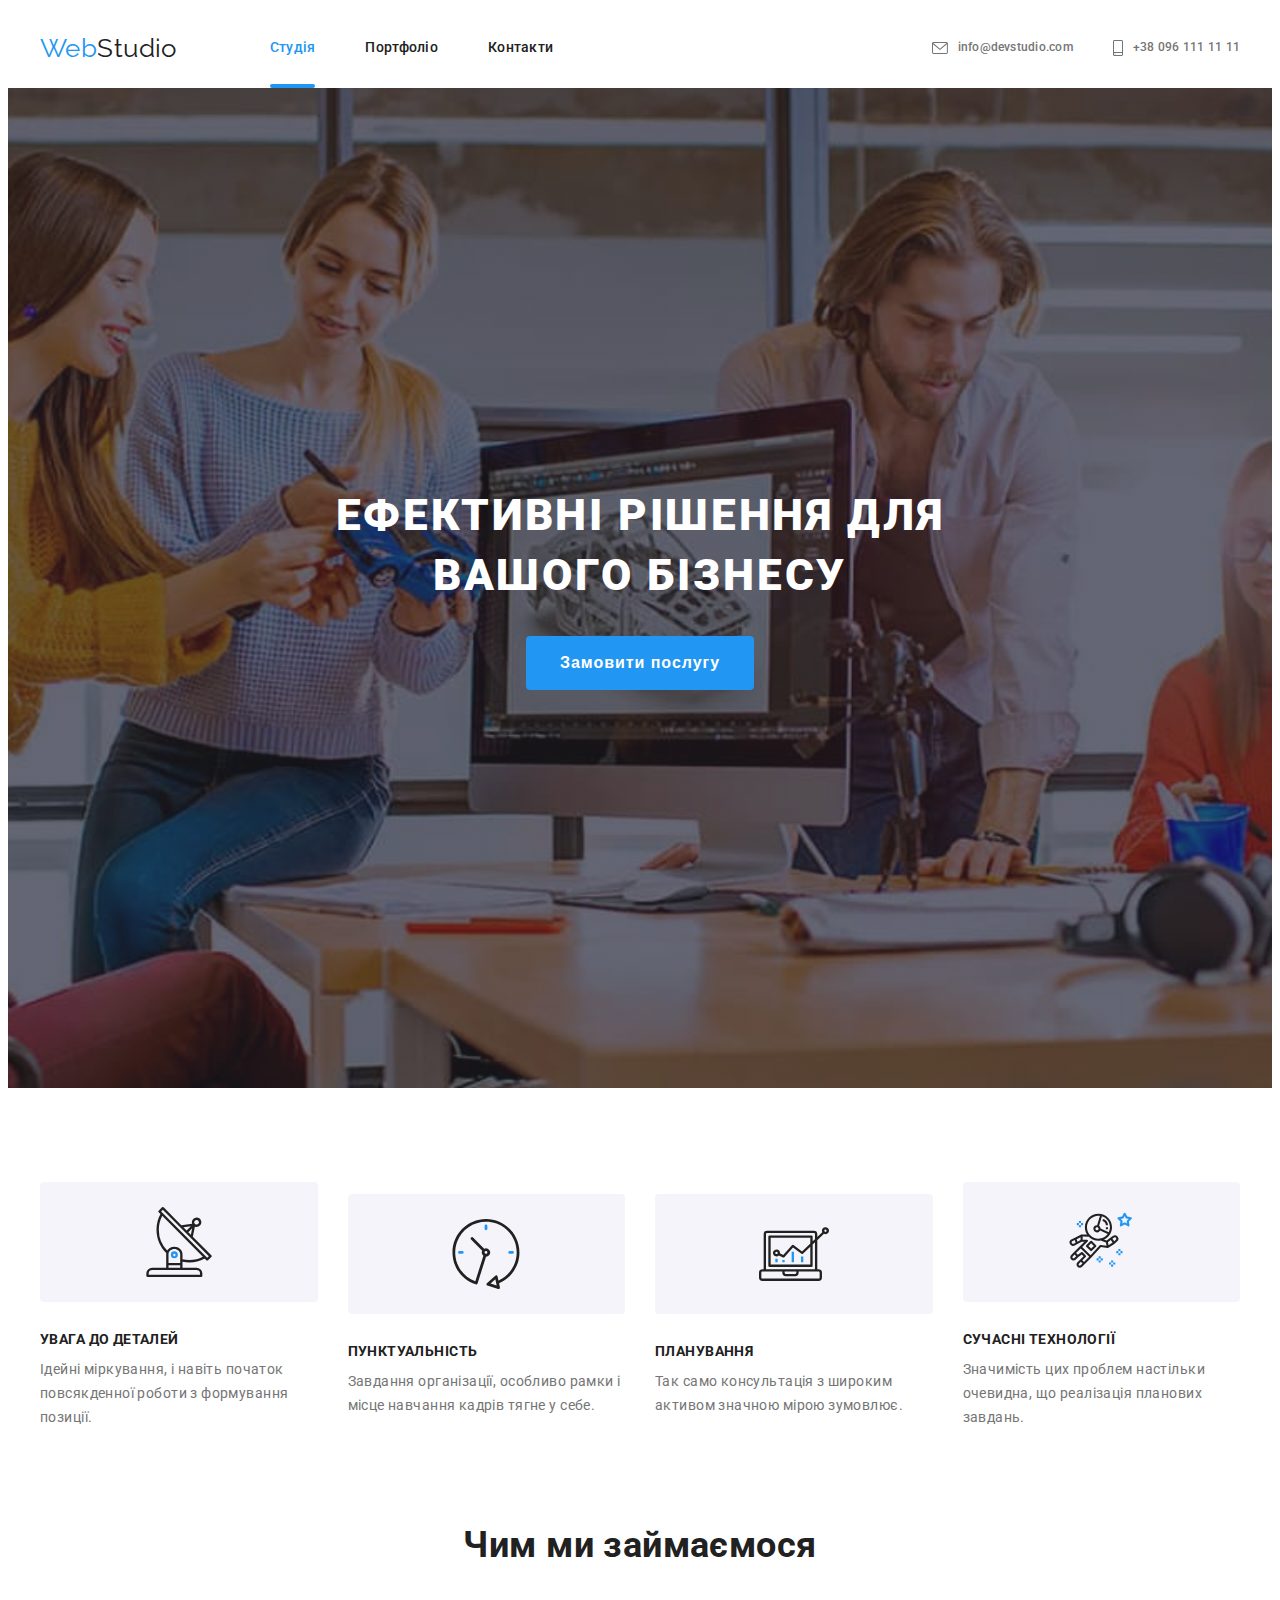
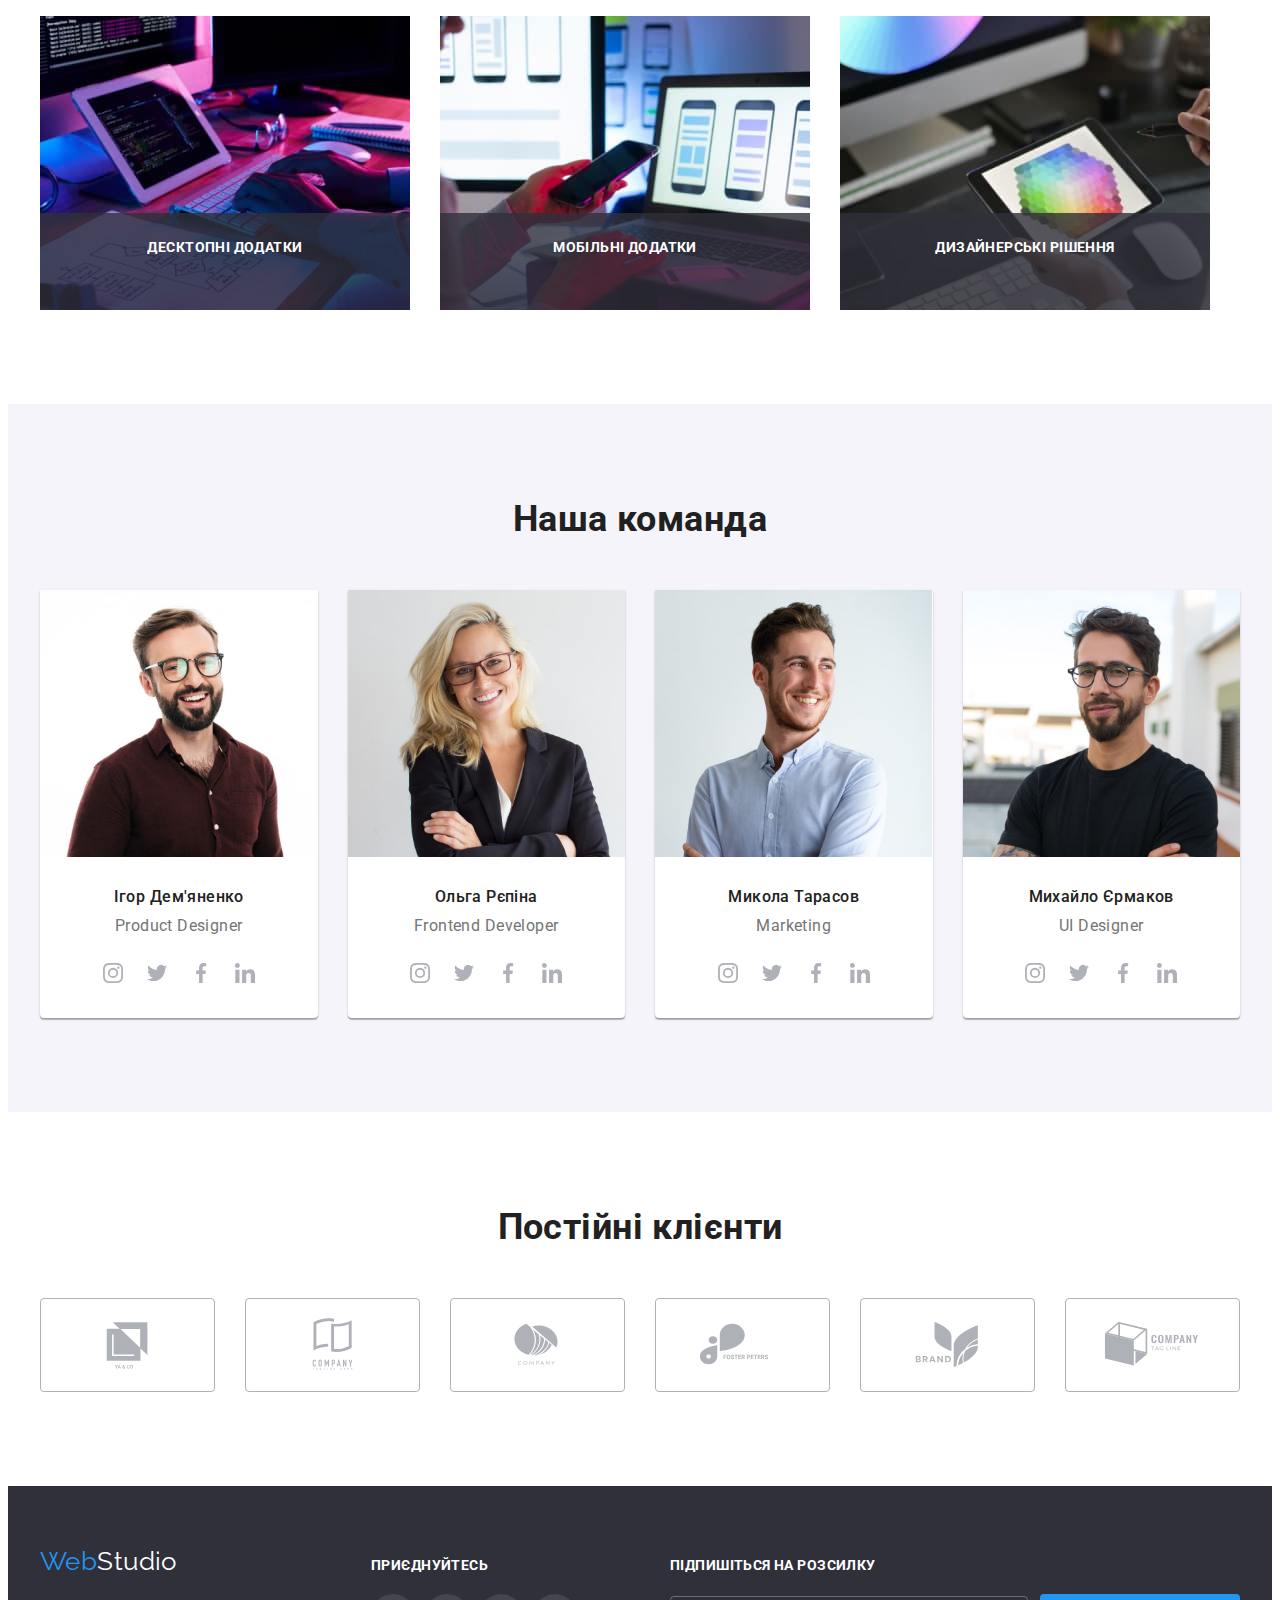
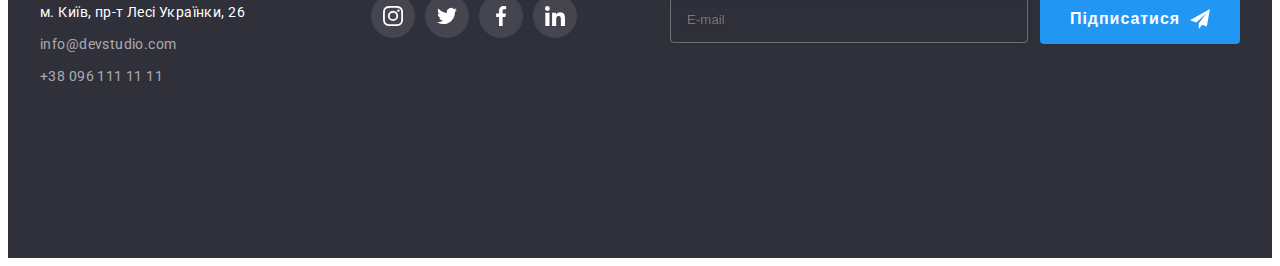
==== commit a9f1375b: "corrected mistakes" ====
--- a/index.html
+++ b/index.html
@@ -15,31 +15,31 @@
     <header class="header">
         <div class="conteiner">
 <nav class="nav">
-    <a href="" class="logo">Web<span class="logo logo--right">Studio</span></a>
+    <a href="" class="logo header-logo">Web<span class="logo logo--right">Studio</span></a>
 <ul class="nav__list list">
     <li class="nav__item"><a class="link nav__link current" href="">Студія</a></li>
     <li class="nav__item"><a class="link nav__link" href="./portfolio.html">Портфоліо</a></li>
     <li class="nav__item"><a class="link nav__link" href="">Контакти</a></li>
 </ul>
 </nav>
-<div class="connection">
+
 <ul class="list connection__list">
     <li class="connection__item"><a class="link connection__link" href="mailto:info@devstudio.com">
-        <svg class="connection__icon" width="16" height="12">
+        <svg class="connection__icon" width="14" height="10">
             <use href="./images/sprite.svg#icon-mail"></use>
         </svg>
         info@devstudio.com</a>
     </li>
     <li class="connection__item"><a class="link connection__link" href="tel:+380961111111">
-        <svg class="connection__icon" width="10" height="16">
+        <svg class="connection__icon con-icon-smart" width="10" height="14">
             <use href="./images/sprite.svg#icon-smartphone"></use>
         </svg>
         +38 096 111 11 11</a>
     </li>
 </ul>
-</div>
+
 <button class="menu-open js-open-menu" type="button">
-    <svg class="icon-menu_open" width="18" height="18">
+    <svg class="icon-menu_open" width="24" height="16">
     <use href="./images/symbol-defs.svg#icon-menu_open"></use></svg>
 </button>
         </div>
@@ -53,7 +53,7 @@
             </button>
             <nav class="mob-menu-nav">
 <ul class="mob-menu-nav-list list">
-    <li class="mob-menu-nav-item"><a class="link mob-menu-nav-link current" href="">Студія</a></li>
+    <li class="mob-menu-nav-item"><a class="link mob-menu-nav-link current-menu" href="">Студія</a></li>
     <li class="mob-menu-nav-item"><a class="link mob-menu-nav-link" href="./portfolio.html">Портфоліо</a></li>
     <li class="mob-menu-nav-item"><a class="link mob-menu-nav-link" href="">Контакти</a></li>
 </ul>
@@ -86,7 +86,7 @@
 </header>
 <main>
 <section class="section hero">
-    <div class="conteiner">
+    <div class="conteiner hero-conteiner">
     <h1 class="hero__title">ЕФЕКТИВНІ РІШЕННЯ ДЛЯ ВАШОГО БІЗНЕСУ</h1>
     <button class="button hero__button" type="button" data-modal-open>Замовити послугу</button>
     </div>
--- a/css/main.min.css
+++ b/css/main.min.css
@@ -1 +1 @@
-img{display:block;max-width:100%;height:auto}.list{list-style:none}.link{text-decoration:none}h1,h2,h3,h4,h5,h6,p,ul{margin-top:0;margin-bottom:0;padding:0}:root{--primary-text-color: #212121;--secondary-text-color: #757575;--accent-color: #2196F3;--accent-color-button: #188CE8;--primaty-white-color: #FFFFFF;--primary-background-color: #fff;--background-color-title: #2F303A;--portfolio-button-color: #F5F4FA;--header-border-color: #ECECEC;--portfolio-border-color: #EEEEEE;--team-soc-link-color: #AFB1B8;--transition-duration: 250ms;--transition-timing-function: cubic-bezier(0.4, 0, 0.2, 1)}body{font-family:"Roboto",sans-serif;font-size:14px;letter-spacing:.03em;color:var(--primary-text-color);background-color:#fff}.section{padding-top:60px;padding-bottom:60px}@media screen and (min-width: 1200px){.section{padding-top:94px;padding-bottom:94px}}.visually-hidden{border:0;clip:rect(0 0 0 0);height:auto;margin:0;overflow:hidden;padding:0;position:absolute;width:1px;white-space:nowrap}.conteiner{width:100%;padding-left:15px;padding-right:15px;margin:0 auto}@media screen and (min-width: 480px){.conteiner{width:480px}}@media screen and (min-width: 768px){.conteiner{width:768px}}@media screen and (min-width: 1200px){.conteiner{width:1200px}}.button{color:var(--primaty-white-color);background-color:var(--accent-color);font-weight:700;font-size:16px;line-height:1.88;letter-spacing:.06em;cursor:pointer;transition:color var(--transition-duration) var(--transition-timing-function)}.button:hover,.button:focus{background-color:var(--accent-color-button)}.logo{font-family:"Raleway",sans-serif;font-size:26px;line-height:1.19;color:var(--accent-color);text-decoration:none}.logo:hover,.logo:focus{color:var(--accent-color)}.logo--right{color:var(--primary-text-color)}.header{border-bottom:1px solid var(--header-border-color);display:flex;align-items:center}@media screen and (max-width: 768px){.header{height:60px}}.header .conteiner{display:flex;align-items:center;height:80px}.nav .logo--right{margin-right:88px}@media screen and (min-width: 1200px){.nav .logo--right{margin-right:93px}}.nav__list,.connection__list,.nav{display:flex;align-items:center}@media screen and (max-width: 768px){.nav__list,.connection__list{display:none}}.nav__item:not(:last-child){margin-right:50px}.nav__link{position:relative;display:block;padding-top:32px;padding-bottom:32px;color:var(--primary-text-color);font-size:px;font-weight:500;letter-spacing:.02em;line-height:1.14;transition:color var(--transition-duration) var(--transition-timing-function)}.nav__link:hover,.nav__link:focus{color:var(--accent-color)}.current{color:var(--accent-color)}.current::after{content:"";position:absolute;left:0;bottom:0;display:block;background-color:var(--accent-color);width:100%;height:4px;border-radius:2px}.connection__icon{margin-right:10px;fill:currentColor}.connection__link{display:flex;align-items:center;font-weight:500;line-height:1.14;letter-spacing:.02em;color:var(--secondary-text-color);color:var(--secondary-text-color);transition:color var(--transition-duration) var(--transition-timing-function)}.connection__link:hover,.connection__link:focus{color:var(--accent-color)}@media screen and (min-width: 1200px){.connection__link{padding-top:32px;padding-bottom:32px}}.connection{margin-left:auto}.connection__list{gap:40px}@media screen and (max-width: 1200px){.connection__list{flex-direction:column;align-items:baseline;gap:10px}}.menu-open{display:block;width:40px;height:40px;margin-left:auto;border:none;background-color:#fff;cursor:pointer;transition:color var(--transition-duration) var(--transition-timing-function)}.menu-open:hover{color:var(--accent-color)}@media screen and (min-width: 768px){.menu-open{display:none}}.menu-close{display:block;width:40px;height:40px;margin-left:auto;border:none;background-color:#fff;cursor:pointer;transition:color var(--transition-duration) var(--transition-timing-function)}.menu-close:hover{color:var(--accent-color)}.mobile-menu{position:fixed;width:100vw;height:100vh;top:0;left:0;right:0;background-color:#fff;display:none}.mobile-menu .conteiner{display:block;align-items:center}@media screen and (min-width: 768px){.mobile-menu{display:none}}.mobile-menu.is-open{display:block}.mob-menu-content{display:flex;flex-direction:column;justify-content:space-between;height:100vh;padding:10px 15px 48px 40px}.mob-menu-nav-link{font-weight:500;font-size:40px;line-height:calc 1.175;letter-spacing:.02em;color:#212121}.mob-menu-nav-link:focus,.mob-menu-nav-link:hover{color:var(--accent-color)}.mob-menu-nav-item:not(:last-child){margin-bottom:32px}.mob-menu-connection-item:not(:last-child){margin-bottom:32px}.mob-menu-connection-link{color:var(--accent-color);font-size:34px;font-weight:500;letter-spacing:.02em;line-height:1.18}.mob-menu-tel{font-size:24px;font-weight:500;letter-spacing:.02em;line-height:1.16;color:#757575}.mob-menu-soc-link-list{display:flex;margin-top:64px}.mob-menu-soc-link{font-size:18px;font-weight:500;letter-spacing:1.2;line-height:.02em;color:var(--accent-color)}.mob-menu-soc-link-item:not(:last-child){margin-right:20px;position:relative}.mob-menu-soc-link-item:not(:last-child)::after{position:absolute;content:"";width:1px;height:22px;border:1px solid rgba(33,33,33,.2);right:-10px;bottom:-3px}.hero{width:100%;display:flex;align-items:center;background-repeat:no-repeat;background-position:center;margin-left:auto;margin-right:auto;text-align:center;background-color:var(--background-color-title);background-image:linear-gradient(to right, rgba(47, 48, 58, 0.4), rgba(47, 48, 58, 0.4)),url(../images/hero-bg-mob.jpg)}@media(min-device-pixel-ratio: 2),(-webkit-min-device-pixel-ratio: 2),(min-resolution: 192dpi),(min-resolution: 2dppx){.hero{background-image:linear-gradient(to right, rgba(47, 48, 58, 0.4), rgba(47, 48, 58, 0.4)),url(../images/hero-bg-mob-2x.jpg)}}@media screen and (min-width: 480px){.hero{width:480px;height:400px;padding-top:200px;padding-bottom:200px;background-color:var(--background-color-title);background-image:linear-gradient(to right, rgba(47, 48, 58, 0.4), rgba(47, 48, 58, 0.4)),url(../images/hero-bg-mob.jpg)}}@media screen and (min-width: 480px)and (min-device-pixel-ratio: 2),screen and (min-width: 480px)and (-webkit-min-device-pixel-ratio: 2),screen and (min-width: 480px)and (min-resolution: 192dpi),screen and (min-width: 480px)and (min-resolution: 2dppx){.hero{background-image:linear-gradient(to right, rgba(47, 48, 58, 0.4), rgba(47, 48, 58, 0.4)),url(../images/hero-bg-mob-2x.jpg)}}@media screen and (min-width: 768px){.hero{width:768px;height:auto;background-image:linear-gradient(to right, rgba(47, 48, 58, 0.4), rgba(47, 48, 58, 0.4)),url(../images/hero-bg-tab.jpg)}}@media screen and (min-width: 768px)and (min-device-pixel-ratio: 2),screen and (min-width: 768px)and (-webkit-min-device-pixel-ratio: 2),screen and (min-width: 768px)and (min-resolution: 192dpi),screen and (min-width: 768px)and (min-resolution: 2dppx){.hero{background-image:linear-gradient(to right, rgba(47, 48, 58, 0.4), rgba(47, 48, 58, 0.4)),url(../images/hero-bg-tab-2x.jpg)}}@media screen and (min-width: 1200px){.hero{width:100%;height:100%;background-image:linear-gradient(to right, rgba(47, 48, 58, 0.4), rgba(47, 48, 58, 0.4)),url(../images/hero-background.jpg)}}@media screen and (min-width: 1200px)and (min-device-pixel-ratio: 2),screen and (min-width: 1200px)and (-webkit-min-device-pixel-ratio: 2),screen and (min-width: 1200px)and (min-resolution: 192dpi),screen and (min-width: 1200px)and (min-resolution: 2dppx){.hero{background-image:linear-gradient(to right, rgba(47, 48, 58, 0.4), rgba(47, 48, 58, 0.4)),url(../images/hero-background-2x.jpg)}}.hero__title{width:300px;margin-left:auto;margin-right:auto;margin-bottom:30px;color:var(--primaty-white-color);font-weight:900;font-size:20px;line-height:1.62;text-align:center;letter-spacing:.06em}@media screen and (min-width: 480px){.hero__title{width:360px;font-size:26px}}@media screen and (min-width: 1200px){.hero__title{width:696px;font-size:44px;line-height:1.36;text-align:center}}.hero__button{min-width:216px;padding:10px 32px;text-align:center;border-radius:4px;border-color:rgba(0,0,0,0)}.feature__list{display:block}@media screen and (min-width: 768px){.feature__list{display:flex;flex-wrap:wrap;gap:30px}}@media screen and (min-width: 1200px){.feature__list{display:flex;justify-content:center;align-items:center}}.feature__icon{display:flex;justify-content:center;align-items:center;width:100%;height:120px;margin-bottom:30px;background-color:var(--portfolio-button-color);border-radius:4px}.feature__item{width:100%;height:248px}@media screen and (min-width: 768px){.feature__item{flex-basis:calc((100% - 30px)/2)}}@media screen and (min-width: 1200px){.feature__item{flex-basis:calc((100% - 90px)/4)}}.feature__title{margin-bottom:10px;line-height:1.14;font-size:14px;text-align:center}@media screen and (min-width: 768px){.feature__title{text-align:left}}.feature__text{color:var(--secondary-text-color);line-height:1.71}.works{padding-top:0}@media screen{.works{max-width:480px;display:none}}.works__title{margin-bottom:50px}.works__title,.team__title,.clients__title{font-size:36px;line-height:1.17;text-align:center}.works__list{display:flex}.works__item:not(:last-child){margin-right:30px}.works__item{position:relative}.works__box-title{position:absolute;bottom:0;left:0;width:370px;height:70px;padding-top:27px;text-align:center;line-height:1.14;font-size:14px;color:var(--primaty-white-color);background-color:rgba(47,48,58,.8)}.team{background-color:var(--portfolio-button-color)}.team__title{font-size:28px;margin-bottom:30px}@media screen and (min-width: 1200px){.team__title{margin-bottom:50px;font-size:36px}}@media screen and (min-width: 768px){.team__list{display:flex;flex-wrap:wrap;gap:30px}}.team__item:not(:last-child){margin-bottom:30px}@media screen and (min-width: 768px){.team__item:not(:last-child){margin-bottom:0px}}.team__item{width:100%;height:auto;background-color:var(--primaty-white-color);box-shadow:0px 1px 3px rgba(0,0,0,.12),0px 1px 1px rgba(0,0,0,.14),0px 2px 1px rgba(0,0,0,.2);border-radius:0px 0px 4px 4px}@media screen and (min-width: 480px){.team__item{width:450px;height:622px}}@media screen and (min-width: 768px){.team__item{width:354px;height:536px;flex-basis:calc((100% - 30px)/2)}}@media screen and (min-width: 1200px){.team__item{height:428px;width:270px;flex-basis:calc((100% - 90px)/4)}}.team__box{margin-top:30px;margin-bottom:24px;align-items:center}.team__names{margin-bottom:10px;font-weight:500;font-size:16px;line-height:1.19;text-align:center}.team__text{margin-bottom:16px;font-size:16px;line-height:1.19;text-align:center;color:var(--secondary-text-color)}.team__soclist{display:flex;justify-content:center}.team__link:not(:last-child){margin-right:10px}.team__link{display:flex;justify-content:center;align-items:center;width:44px;height:44px;margin-right:10px;border-radius:50%;justify-content:center;background-color:var(--primaty-white-color);color:var(--team-soc-link-color);transition:color var(--transition-duration) var(--transition-timing-function),background-color var(--transition-duration) var(--transition-timing-function)}.team__link:hover,.team__link:focus{background-color:var(--accent-color);color:var(--primaty-white-color)}.team__icon{fill:currentColor}.clients{text-align:center}.clients__title{margin-bottom:50px}.clients__list{display:flex;flex-wrap:wrap;justify-content:center;gap:30px}.clients__list li{flex-basis:calc((100% - 60px)/2)}@media screen and (min-width: 768px){.clients__list li{flex-basis:calc((100% - 60px)/3)}}@media screen and (min-width: 1200px){.clients__list li{flex-basis:calc((100% - 150px)/6)}}.clients__item{display:flex;justify-content:center;align-items:center;height:92px;border:1px solid #afb1b8;border-radius:4px;justify-content:center;cursor:pointer;color:var(--team-soc-link-color);transition:color var(--transition-duration) var(--transition-timing-function),border-color var(--transition-duration) var(--transition-timing-function)}.clients__item:hover,.clients__item:focus{border-color:var(--accent-color);color:var(--accent-color)}.clients__icon{fill:currentColor}.clients__icon:hover,.clients__icon:focus{fill:var(--accent-color)}.footer{padding-top:60px;padding-bottom:60px;background-color:var(--background-color-title);height:603px}@media screen and (min-width: 768px){.footer{height:463px}}@media screen and (min-width: 1200px){.footer{height:252px}}.footer .conteiner{display:flex;justify-content:center;align-items:center}@media screen and (max-width: 767px){.footer .conteiner{flex-direction:column}}@media screen and (min-width: 768px){.footer .conteiner{flex-wrap:wrap;justify-content:space-around;align-items:baseline;row-gap:60px}}@media screen and (min-width: 1200px){.footer .conteiner{align-items:baseline;flex-direction:row;flex-wrap:nowrap}}.adress-conteiner{display:flex;flex-direction:column;justify-content:center;align-items:center;gap:24px}@media screen and (min-width: 768px){.adress-conteiner{width:232px}}@media screen and (min-width: 1200px){.adress-conteiner{width:100%;align-items:flex-start}}.adress{display:flex;flex-direction:column;gap:8px;height:72px;font-style:normal;text-align:center}@media screen and (min-width: 1200px){.adress{justify-content:center;margin-right:70px;text-align:left}}.footer .logo-right{color:var(--primaty-white-color)}.adress__text{line-height:1.71;color:var(--primaty-white-color)}.adress__list{display:flex;flex-direction:column;gap:8px}.adress__link{line-height:1.71;color:rgba(255,255,255,.6);transition:color var(--transition-duration) var(--transition-timing-function)}.adress__link:hover,.adress__link:focus{color:var(--accent-color)}.join{width:206px;height:80px;color:var(--accent-color-button);margin-top:60px;margin-bottom:60px;text-align:center}@media screen and (min-width: 768px){.join{margin-top:0px;margin-bottom:0px}}@media screen and (min-width: 1200px){.join{justify-content:center;text-align:left;margin-right:93px;margin-top:0px;margin-bottom:0px}}.join__text,.subscribe__text{margin-bottom:20px;font-weight:700;font-size:14px;line-height:1.14;letter-spacing:.03em;text-transform:uppercase;color:var(--primaty-white-color)}.join__list{display:flex;justify-content:center}.join__list>li:not(:last-child){margin-right:10px}.join__link:not(:last-child){margin-right:10px}.join__link{display:flex;justify-content:center;align-items:center;width:44px;height:44px;border-radius:50%;justify-content:center;background-color:rgba(255,255,255,.1);color:var(--primaty-white-color);fill:var(--primaty-white-color);transition:background-color var(--transition-duration) var(--transition-timing-function)}.join__link:hover,.join__link:focus{background-color:var(--accent-color);fill:var(--primaty-white-color)}.subscribe{width:100%;height:86px;display:flex;align-items:center;flex-direction:column}@media screen and (min-width: 1200px){.subscribe{width:570px;height:86px;justify-content:center;align-items:baseline}}.subscribe__form{width:100%;display:flex;flex-direction:column;align-items:center;gap:20px}@media screen and (min-width: 1200px){.subscribe__form{justify-content:center;text-align:left;flex-direction:row;gap:12px}}.subscribe__input{width:100%;height:100%;color:#188ce8;background-color:rgba(0,0,0,0);border:1px solid rgba(255,255,255,.3);filter:drop-shadow(0px 4px 4px rgba(0, 0, 0, 0.15));border-radius:4px;padding:15px 16px;outline:none}@media screen and (min-width: 768px){.subscribe__input{width:450px}}@media screen and (min-width: 1200px){.subscribe__input{width:358px;height:100%;margin-bottom:0px}}.subscribe__button{width:200px;height:50px;padding:10px 28px;font-weight:700;font-size:16px;line-height:1.88;display:flex;align-items:center;text-align:center;letter-spacing:.06em;color:var(--primaty-white-color);background-color:var(--accent-color);border-color:rgba(0,0,0,0);border-radius:4px}.subscribe__icon{fill:currentColor;margin-left:10px}.backdrop{position:fixed;top:0;left:0;width:100%;height:100%;background-color:rgba(0,0,0,.2);opacity:1;transition:opacity var(--transition-duration) var(--transition-timing-function)}.backdrop.is-hidden{opacity:0;pointer-events:none}.modal{position:absolute;height:80%;top:50%;left:50%;z-index:1;transform:translate(-50%, -50%);transition:transform var(--transition-duration) var(--transition-timing-function);width:100%;margin-right:15px;padding:40px;background-color:var(--primaty-white-color);box-shadow:0px 1px 3px rgba(0,0,0,.12),0px 1px 1px rgba(0,0,0,.14),0px 2px 1px rgba(0,0,0,.2);border-radius:4px}@media screen and (min-width: 480px){.modal{width:450px;height:609px}}@media screen and (min-width: 1200px){.modal{width:528px;height:581px}}.backdrop.is-hidden .modal{transform:translate(-50%, -50%) scale(0.5)}.modal__button{position:absolute;top:8px;right:8px;display:flex;justify-content:center;align-items:center;width:30px;height:30px;color:#188ce8;background-color:var(--primaty-white-color);border:1px solid rgba(0,0,0,.1);border-radius:50%;transition:fill var(--transition-duration) var(--transition-timing-function);cursor:pointer}.modal__button:focus,.modal__button:hover{fill:var(--accent-color-button)}.modal__heading{font-weight:700;font-size:20px;line-height:1.15;text-align:center;margin-bottom:12px}.modal__input-group:not(:last-child){margin-bottom:10px}.modal__icon-wrapper{position:relative;margin-top:4px}.modal__icon{position:absolute;top:11px;left:12px;transition:fill var(--transition-duration) var(--transition-timing-function)}.modal__input{width:100%;height:40px;padding-left:40px;border:1px solid rgba(33,33,33,.2);border-radius:4px;transition:border-color var(--transition-duration) var(--transition-timing-function)}.modal__input:hover,.modal__input:focus{border-color:var(--accent-color);outline:none}@media screen and (min-width: 480px){.modal__input{width:370px}}@media screen and (min-width: 1200px){.modal__input{width:448px}}.modal__input:hover+svg,.modal__input:focus+svg{fill:var(--accent-color)}.modal label{font-size:12px;line-height:1.17;letter-spacing:.01em;color:#757575}.modal__coment{width:100%;height:120px;margin-top:4px;padding:12px 16px;border:1px solid rgba(33,33,33,.2);border-radius:4px;transition:border-color var(--transition-duration) var(--transition-timing-function);resize:none}.modal__coment:hover,.modal__coment:focus,.modal__coment:focus-within{border-color:var(--accent-color);outline:none}.modal__coment::-moz-placeholder{font-size:12px;line-height:14px;letter-spacing:.01em;color:rgba(117,117,117,.5)}.modal__coment:-ms-input-placeholder{font-size:12px;line-height:14px;letter-spacing:.01em;color:rgba(117,117,117,.5)}.modal__coment::placeholder{font-size:12px;line-height:14px;letter-spacing:.01em;color:rgba(117,117,117,.5)}.checkbox__input:checked+label::before{display:flex;content:"";background-color:var(--accent-color);border-color:rgba(0,0,0,0);background-image:url(../images/check-mark.svg);background-repeat:no-repeat;background-position:center}.modal__input-group .checkbox__rules{display:flex;align-items:center;justify-content:center;cursor:pointer;font-size:12px;line-height:1.71}.checkbox__rules::before{content:"";width:16px;height:15px;border:2px solid var(--primary-text-color);border-radius:2px;margin-right:8px}.modal__conditions{color:var(--accent-color)}.modal__send{position:absolute;left:50%;right:50%;bottom:18px;transform:translate(-50%, -50%);z-index:1;width:200px;height:50px;border-radius:4px;border-color:rgba(0,0,0,0);transition:background-color var(--transition-duration) var(--transition-timing-function)}.modal__send:hover,.modal__send:focus{background-color:var(--accent-color-button);box-shadow:0px 4px 4px rgba(0,0,0,.15)}.portfolio-btn__list{display:flex;flex-wrap:wrap;justify-content:start;row-gap:15px;margin-bottom:34px}@media screen and (min-width: 768px){.portfolio-btn__list{display:flex;justify-content:center;margin-bottom:34px}}.portfolio-btn__item:not(:last-child){margin-right:8px}.portfolio-btn__button{padding:6px 22px;border-radius:4px;border-color:rgba(0,0,0,0);font-family:inherit;font-weight:500;font-size:16px;line-height:1.62;background-color:var(--portfolio-button-color);color:var(--primary-text-color);transition:color var(--transition-duration) var(--transition-timing-function),background-color var(--transition-duration) var(--transition-timing-function),box-shadow var(--transition-duration) var(--transition-timing-function)}.portfolio-btn__button:hover,.portfolio-btn__button:focus{color:var(--primaty-white-color);background-color:var(--accent-color);box-shadow:0px 3px 1px rgba(0,0,0,.1),0px 1px 2px rgba(0,0,0,.08),0px 2px 2px rgba(0,0,0,.12)}.portfolio__list{display:block}@media screen and (min-width: 768px){.portfolio__list{display:flex;flex-wrap:wrap;gap:30px}}@media screen and (min-width: 1200px){.portfolio__list{display:flex;flex-wrap:wrap;gap:30px}}@media screen and (min-width: 768px){.portfolio__list .item{flex-basis:calc((100% - 60px)/2)}}@media screen and (min-width: 1200px){.portfolio__list .item{flex-basis:calc((100% - 90px)/3)}}.portfolio__list .item:not(:last-child){margin-bottom:30px}@media screen and (min-width: 768px){.portfolio__list .item:not(:last-child){margin-bottom:0px}}.portfolio__link{height:100%;display:flex;flex-direction:column;transition:box-shadow var(--transition-duration) var(--transition-timing-function)}.portfolio__link:hover,.portfolio__link:focus{box-shadow:0px 4px 4px rgba(0,0,0,.25)}.portfolio__link:hover .overlay-description,.portfolio__link:focus .overlay-description{transform:translateY(0)}.portfolio__overlay{position:relative;overflow:hidden}.overlay-description{position:absolute;width:100%;height:100%;top:0;left:0;padding:63px 24px;transform:translateY(100%);transition-property:transform;transition-duration:var(--transition-duration);transition-timing-function:var(--transition-timing-function);font-size:18px;line-height:1.56;color:var(--primaty-white-color);background-color:rgba(33,150,243,.9)}.portfolio__work-box{flex-grow:1;border-right:1px solid var(--portfolio-border-color);border-bottom:1px solid var(--portfolio-border-color);border-left:1px solid var(--portfolio-border-color);padding:20px 24px}.portfolio__title{margin-bottom:4px;color:var(--primary-text-color);font-size:18px;line-height:2;letter-spacing:.06em}.portfolio__text{font-size:16px;line-height:1.88;color:var(--secondary-text-color)}/*# sourceMappingURL=main.min.css.map */+img{display:block;max-width:100%;height:auto}.list{list-style:none}.link{text-decoration:none}h1,h2,h3,h4,h5,h6,p,ul{margin-top:0;margin-bottom:0;padding:0}:root{--primary-text-color: #212121;--secondary-text-color: #757575;--accent-color: #2196F3;--accent-color-button: #188CE8;--primaty-white-color: #FFFFFF;--primary-background-color: #fff;--background-color-title: #2F303A;--portfolio-button-color: #F5F4FA;--header-border-color: #ECECEC;--portfolio-border-color: #EEEEEE;--team-soc-link-color: #AFB1B8;--transition-duration: 250ms;--transition-timing-function: cubic-bezier(0.4, 0, 0.2, 1)}body{font-family:"Roboto",sans-serif;font-size:14px;letter-spacing:.03em;color:var(--primary-text-color);background-color:#fff}.section{padding-top:60px;padding-bottom:60px}@media screen and (min-width: 1200px){.section{padding-top:94px;padding-bottom:94px}}.visually-hidden{border:0;clip:rect(0 0 0 0);height:auto;margin:0;overflow:hidden;padding:0;position:absolute;width:1px;white-space:nowrap}.conteiner{width:100%;padding-left:15px;padding-right:15px;margin:0 auto}@media screen and (min-width: 480px){.conteiner{width:480px}}@media screen and (min-width: 768px){.conteiner{width:768px}}@media screen and (min-width: 1200px){.conteiner{width:1200px}}.button{color:var(--primaty-white-color);background-color:var(--accent-color);font-weight:700;font-size:16px;line-height:1.88;letter-spacing:.06em;cursor:pointer;transition:color var(--transition-duration) var(--transition-timing-function)}.button:hover,.button:focus{background-color:var(--accent-color-button)}.logo{font-family:"Raleway",sans-serif;font-size:26px;line-height:1.19;color:var(--accent-color);text-decoration:none}.logo--right{color:var(--primary-text-color)}.header{display:flex;align-items:center}@media screen and (max-width: 768px){.header{height:60px}}.portfolio-header{border-bottom:1px solid var(--header-border-color)}.header .conteiner{display:flex;align-items:center;height:80px}.header-logo{margin-right:88px}@media screen and (min-width: 1200px){.header-logo{margin-right:93px}}.nav__list,.connection__list,.nav{display:flex;align-items:center}@media screen and (max-width: 768px){.nav__list,.connection__list{display:none}}.nav__item:not(:last-child){margin-right:50px}.nav__link{position:relative;display:block;padding-top:32px;padding-bottom:32px;color:var(--primary-text-color);font-size:px;font-weight:500;letter-spacing:.02em;line-height:1.14;transition:color var(--transition-duration) var(--transition-timing-function)}.nav__link:hover,.nav__link:focus{color:var(--accent-color)}.current{color:var(--accent-color)}.current::after{content:"";position:absolute;left:0;bottom:0;display:block;background-color:var(--accent-color);width:100%;height:4px;border-radius:2px}.connection__icon{margin-right:10px;fill:currentColor}@media screen and (min-width: 1200px){.connection__icon{width:16px;height:12px}}@media screen and (min-width: 1200px){.con-icon-smart{width:10px;height:16px}}.connection__link{display:flex;align-items:center;font-size:12px;font-weight:500;letter-spacing:.02em;line-height:1.14;color:var(--secondary-text-color);color:var(--secondary-text-color);transition:color var(--transition-duration) var(--transition-timing-function)}.connection__link:hover,.connection__link:focus{color:var(--accent-color)}@media screen and (min-width: 1200px){.connection__link{padding-top:32px;padding-bottom:32px}}.connection__list{gap:40px;margin-left:auto}@media screen and (max-width: 1200px){.connection__list{flex-direction:column;align-items:baseline;gap:10px}}.menu-open{display:block;width:40px;height:40px;margin-left:auto;border:none;background-color:#fff;cursor:pointer;transition:color var(--transition-duration) var(--transition-timing-function)}.menu-open:hover{color:var(--accent-color)}@media screen and (min-width: 768px){.menu-open{display:none}}.menu-close{display:block;width:40px;height:40px;margin-left:auto;border:none;background-color:#fff;cursor:pointer;transition:color var(--transition-duration) var(--transition-timing-function)}.menu-close:hover{color:var(--accent-color)}.mobile-menu{position:fixed;width:100vw;height:100vh;top:0;left:0;right:0;background-color:#fff;display:none}.mobile-menu .conteiner{display:block;align-items:center}@media screen and (min-width: 768px){.mobile-menu{display:none}}.mobile-menu.is-open{display:block}.mob-menu-content{display:flex;flex-direction:column;justify-content:space-between;height:100vh;padding:10px 15px 48px 40px}.mob-menu-nav-link{font-weight:500;font-size:40px;line-height:calc 1.175;letter-spacing:.02em;color:#212121}.mob-menu-nav-link:focus,.mob-menu-nav-link:hover{color:var(--accent-color)}.current-menu{color:var(--accent-color)}.mob-menu-nav-item:not(:last-child){margin-bottom:32px}.mob-menu-connection-item:not(:last-child){margin-bottom:32px}.mob-menu-connection-link{color:var(--accent-color);font-size:28px;font-weight:500;letter-spacing:.02em;line-height:1.18}@media screen and (min-width: 400px){.mob-menu-connection-link{font-size:34px}}.mob-menu-tel{font-size:24px;font-weight:500;letter-spacing:.02em;line-height:1.16;color:#757575}.mob-menu-soc-link-list{display:flex;margin-top:64px}@media screen and (max-width: 458px){.mob-menu-soc-link-list{flex-wrap:wrap;gap:15px}}.mob-menu-soc-link{font-size:18px;font-weight:500;letter-spacing:1.2;line-height:.02em;color:var(--accent-color)}.mob-menu-soc-link-item:not(:last-child){margin-right:20px;position:relative}.mob-menu-soc-link-item:not(:last-child)::after{position:absolute;content:"";width:1px;height:22px;border:1px solid rgba(33,33,33,.2);right:-10px;bottom:-3px}.hero{width:100%;display:flex;align-items:center;background-repeat:no-repeat;background-position:center;margin-left:auto;margin-right:auto;text-align:center;background-size:cover;background-color:#c4c4c4;background-image:linear-gradient(to right, rgba(47, 48, 58, 0.4), rgba(47, 48, 58, 0.4)),url(../images/hero-bg-mob.jpg)}@media(min-device-pixel-ratio: 2),(-webkit-min-device-pixel-ratio: 2),(min-resolution: 192dpi),(min-resolution: 2dppx){.hero{background-image:linear-gradient(to right, rgba(47, 48, 58, 0.4), rgba(47, 48, 58, 0.4)),url(../images/hero-bg-mob-2x.jpg)}}@media screen and (min-width: 480px){.hero{width:480px;height:400px;padding-top:200px;padding-bottom:200px;background-size:contain;background-image:linear-gradient(to right, rgba(47, 48, 58, 0.4), rgba(47, 48, 58, 0.4)),url(../images/hero-bg-mob.jpg)}}@media screen and (min-width: 480px)and (min-device-pixel-ratio: 2),screen and (min-width: 480px)and (-webkit-min-device-pixel-ratio: 2),screen and (min-width: 480px)and (min-resolution: 192dpi),screen and (min-width: 480px)and (min-resolution: 2dppx){.hero{background-image:linear-gradient(to right, rgba(47, 48, 58, 0.4), rgba(47, 48, 58, 0.4)),url(../images/hero-bg-mob-2x.jpg)}}@media screen and (min-width: 768px){.hero{width:768px;height:400px;background-image:linear-gradient(to right, rgba(47, 48, 58, 0.4), rgba(47, 48, 58, 0.4)),url(../images/hero-bg-tab.jpg)}}@media screen and (min-width: 768px)and (min-device-pixel-ratio: 2),screen and (min-width: 768px)and (-webkit-min-device-pixel-ratio: 2),screen and (min-width: 768px)and (min-resolution: 192dpi),screen and (min-width: 768px)and (min-resolution: 2dppx){.hero{background-image:linear-gradient(to right, rgba(47, 48, 58, 0.4), rgba(47, 48, 58, 0.4)),url(../images/hero-bg-tab-2x.jpg)}}@media screen and (min-width: 1200px){.hero{width:100%;height:600px;background-size:cover;background-image:linear-gradient(to right, rgba(47, 48, 58, 0.4), rgba(47, 48, 58, 0.4)),url(../images/hero-background.jpg)}}@media screen and (min-width: 1200px)and (min-device-pixel-ratio: 2),screen and (min-width: 1200px)and (-webkit-min-device-pixel-ratio: 2),screen and (min-width: 1200px)and (min-resolution: 192dpi),screen and (min-width: 1200px)and (min-resolution: 2dppx){.hero{background-image:linear-gradient(to right, rgba(47, 48, 58, 0.4), rgba(47, 48, 58, 0.4)),url(../images/hero-background-2x.jpg)}}.hero__title{width:300px;margin-left:auto;margin-right:auto;margin-bottom:30px;color:var(--primaty-white-color);font-weight:900;font-size:20px;line-height:1.62;text-align:center;letter-spacing:.06em}@media screen and (min-width: 480px){.hero__title{width:360px;font-size:26px}}@media screen and (min-width: 1200px){.hero__title{width:696px;font-size:44px;line-height:1.36;text-align:center}}.hero__button{min-width:216px;padding:10px 32px;text-align:center;border-radius:4px;border-color:rgba(0,0,0,0)}.feature__list{display:block}@media screen and (min-width: 768px){.feature__list{display:flex;flex-wrap:wrap;gap:30px}}@media screen and (min-width: 1200px){.feature__list{display:flex;justify-content:center;align-items:center}}.feature__icon{display:flex;justify-content:center;align-items:center;width:100%;height:120px;margin-bottom:30px;background-color:var(--portfolio-button-color);border-radius:4px}.feature__item{width:100%}.feature__item:not(:last-child){margin-bottom:30px}@media screen and (min-width: 768px){.feature__item{flex-basis:calc((100% - 30px)/2)}.feature__item:not(:last-child){margin-bottom:0}}@media screen and (min-width: 1200px){.feature__item{flex-basis:calc((100% - 90px)/4)}}.feature__title{margin-bottom:10px;line-height:1.14;font-size:14px;text-align:center}@media screen and (min-width: 768px){.feature__title{text-align:left}}.feature__text{color:var(--secondary-text-color);line-height:1.71}.works{padding-top:0;display:none}@media screen and (min-width: 1200px){.works{display:block}}.works__title{margin-bottom:50px}.works__title,.team__title,.clients__title{font-size:36px;line-height:1.17;text-align:center}.works__list{display:flex}.works__item:not(:last-child){margin-right:30px}.works__item{position:relative}.works__box-title{position:absolute;bottom:0;left:0;width:370px;height:70px;padding-top:27px;text-align:center;line-height:1.14;font-size:14px;color:var(--primaty-white-color);background-color:rgba(47,48,58,.8)}.team{background-color:var(--portfolio-button-color)}.team__title{font-size:28px;margin-bottom:30px}@media screen and (min-width: 1200px){.team__title{margin-bottom:50px;font-size:36px}}@media screen and (min-width: 768px){.team__list{display:flex;flex-wrap:wrap;gap:30px}}.team__item:not(:last-child){margin-bottom:30px}@media screen and (min-width: 768px){.team__item:not(:last-child){margin-bottom:0px}}.team__item{width:100%;height:auto;background-color:var(--primaty-white-color);box-shadow:0px 1px 3px rgba(0,0,0,.12),0px 1px 1px rgba(0,0,0,.14),0px 2px 1px rgba(0,0,0,.2);border-radius:0px 0px 4px 4px}@media screen and (min-width: 480px){.team__item{width:450px}}@media screen and (min-width: 768px){.team__item{width:354px;flex-basis:calc((100% - 30px)/2)}}@media screen and (min-width: 1200px){.team__item{height:428px;flex-basis:calc((100% - 90px)/4)}}.team__box{padding:24px 12px 24px 12px;align-items:center}@media screen and (min-width: 480px){.team__box{padding:30px 122px 24px 122px}}@media screen and (min-width: 768px){.team__box{padding:30px 74px 24px 74px}}@media screen and (min-width: 1200px){.team__box{padding:30px 32px}}.team__names{margin-bottom:10px;font-weight:500;font-size:16px;line-height:1.19;text-align:center}.team__text{margin-bottom:16px;font-size:16px;line-height:1.19;text-align:center;color:var(--secondary-text-color)}.team__soclist{display:flex;justify-content:center}.team__link:not(:last-child){margin-right:10px}.team__link{display:flex;justify-content:center;align-items:center;width:44px;height:44px;border-radius:50%;justify-content:center;background-color:var(--primaty-white-color);color:var(--team-soc-link-color);transition:color var(--transition-duration) var(--transition-timing-function),background-color var(--transition-duration) var(--transition-timing-function)}.team__link:hover,.team__link:focus{background-color:var(--accent-color);color:var(--primaty-white-color)}.team__icon{fill:currentColor}.clients{text-align:center}.clients__title{margin-bottom:50px}.clients__list{display:flex;flex-wrap:wrap;justify-content:center;gap:30px}.clients__list li{flex-basis:calc((100% - 30px)/2)}@media screen and (min-width: 768px){.clients__list li{flex-basis:calc((100% - 60px)/3)}}@media screen and (min-width: 1200px){.clients__list li{flex-basis:calc((100% - 150px)/6)}}.clients__item{display:flex;justify-content:center;align-items:center;height:92px;border:1px solid #afb1b8;border-radius:4px;justify-content:center;cursor:pointer;color:var(--team-soc-link-color);transition:color var(--transition-duration) var(--transition-timing-function),border-color var(--transition-duration) var(--transition-timing-function)}.clients__item:hover,.clients__item:focus{border-color:var(--accent-color);color:var(--accent-color)}.clients__icon{fill:currentColor}.clients__icon:hover,.clients__icon:focus{fill:var(--accent-color)}.footer{padding-top:60px;padding-bottom:60px;background-color:var(--background-color-title);height:603px}@media screen and (min-width: 768px){.footer{height:463px}}@media screen and (min-width: 1200px){.footer{height:252px}}.footer .conteiner{display:flex;justify-content:center;align-items:center}@media screen and (max-width: 767px){.footer .conteiner{flex-direction:column}}@media screen and (min-width: 768px){.footer .conteiner{flex-wrap:wrap;justify-content:space-around;align-items:baseline;row-gap:60px}}@media screen and (min-width: 1200px){.footer .conteiner{align-items:baseline;flex-direction:row;flex-wrap:nowrap}}.adress-conteiner{display:flex;flex-direction:column;justify-content:center;align-items:center;gap:24px}@media screen and (min-width: 768px){.adress-conteiner{width:232px}}@media screen and (min-width: 1200px){.adress-conteiner{width:100%;align-items:flex-start}}.adress{display:flex;flex-direction:column;gap:8px;font-style:normal;text-align:center}@media screen and (min-width: 1200px){.adress{justify-content:center;text-align:left}}.footer .logo-right{color:var(--primaty-white-color)}.adress__text{line-height:1.71;color:var(--primaty-white-color)}.adress__list{display:flex;flex-direction:column;gap:8px}.adress__link{line-height:1.71;color:rgba(255,255,255,.6);transition:color var(--transition-duration) var(--transition-timing-function)}.adress__link:hover,.adress__link:focus{color:var(--accent-color)}.join{width:206px;height:80px;color:var(--accent-color-button);margin-top:60px;margin-bottom:60px;text-align:center}@media screen and (min-width: 768px){.join{margin-top:0px;margin-bottom:0px}}@media screen and (min-width: 1200px){.join{justify-content:center;text-align:left;margin-right:93px;margin-top:0px;margin-bottom:0px}}.join__text,.subscribe__text{margin-bottom:20px;font-weight:700;font-size:14px;line-height:1.14;letter-spacing:.03em;text-transform:uppercase;color:var(--primaty-white-color)}.join__list{display:flex;justify-content:center}.join__list>li:not(:last-child){margin-right:10px}.join__link:not(:last-child){margin-right:10px}.join__link{display:flex;justify-content:center;align-items:center;width:44px;height:44px;border-radius:50%;justify-content:center;background-color:rgba(255,255,255,.1);color:var(--primaty-white-color);fill:var(--primaty-white-color);transition:background-color var(--transition-duration) var(--transition-timing-function)}.join__link:hover,.join__link:focus{background-color:var(--accent-color);fill:var(--primaty-white-color)}.subscribe{width:100%;display:flex;align-items:center;flex-direction:column}@media screen and (min-width: 1200px){.subscribe{width:570px;justify-content:center;align-items:baseline}}.subscribe__form{width:100%;display:flex;flex-direction:column;align-items:center;gap:20px}@media screen and (min-width: 1200px){.subscribe__form{justify-content:center;text-align:left;flex-direction:row;gap:12px}}.subscribe__input{width:100%;height:100%;color:#188ce8;background-color:rgba(0,0,0,0);border:1px solid rgba(255,255,255,.3);filter:drop-shadow(0px 4px 4px rgba(0, 0, 0, 0.15));border-radius:4px;padding:15px 16px;outline:none}@media screen and (min-width: 768px){.subscribe__input{width:450px}}@media screen and (min-width: 1200px){.subscribe__input{width:358px;height:100%;margin-bottom:0px}}.subscribe__button{width:200px;height:50px;padding:10px 28px;font-weight:700;font-size:16px;line-height:1.88;display:flex;align-items:center;text-align:center;letter-spacing:.06em;color:var(--primaty-white-color);background-color:var(--accent-color);border-color:rgba(0,0,0,0);border-radius:4px}.subscribe__icon{fill:currentColor;margin-left:10px}.backdrop{position:fixed;top:0;left:0;width:100%;height:100%;background-color:rgba(0,0,0,.2);opacity:1;transition:opacity var(--transition-duration) var(--transition-timing-function)}.backdrop.is-hidden{opacity:0;pointer-events:none}.modal{position:absolute;height:80%;top:50%;left:50%;z-index:1;transform:translate(-50%, -50%);transition:transform var(--transition-duration) var(--transition-timing-function);width:100%;margin-right:15px;padding:40px;background-color:var(--primaty-white-color);box-shadow:0px 1px 3px rgba(0,0,0,.12),0px 1px 1px rgba(0,0,0,.14),0px 2px 1px rgba(0,0,0,.2);border-radius:4px}@media screen and (min-width: 480px){.modal{width:450px;height:609px}}@media screen and (min-width: 1200px){.modal{width:528px;height:581px}}.backdrop.is-hidden .modal{transform:translate(-50%, -50%) scale(0.5)}.modal__button{position:absolute;top:8px;right:8px;display:flex;justify-content:center;align-items:center;width:30px;height:30px;color:#188ce8;background-color:var(--primaty-white-color);border:1px solid rgba(0,0,0,.1);border-radius:50%;transition:fill var(--transition-duration) var(--transition-timing-function);cursor:pointer}.modal__button:focus,.modal__button:hover{fill:var(--accent-color-button)}.modal__heading{font-weight:700;font-size:20px;line-height:1.15;text-align:center;margin-bottom:12px}.modal__input-group:not(:last-child){margin-bottom:10px}.modal__icon-wrapper{position:relative;margin-top:4px}.modal__icon{position:absolute;top:11px;left:12px;transition:fill var(--transition-duration) var(--transition-timing-function)}.modal__input{width:100%;height:40px;padding-left:40px;border:1px solid rgba(33,33,33,.2);border-radius:4px;transition:border-color var(--transition-duration) var(--transition-timing-function)}.modal__input:hover,.modal__input:focus{border-color:var(--accent-color);outline:none}@media screen and (min-width: 480px){.modal__input{width:370px}}@media screen and (min-width: 1200px){.modal__input{width:448px}}.modal__input:hover+svg,.modal__input:focus+svg{fill:var(--accent-color)}.modal label{font-size:12px;line-height:1.17;letter-spacing:.01em;color:#757575}.modal__coment{width:100%;height:120px;margin-top:4px;padding:12px 16px;border:1px solid rgba(33,33,33,.2);border-radius:4px;transition:border-color var(--transition-duration) var(--transition-timing-function);resize:none}.modal__coment:hover,.modal__coment:focus,.modal__coment:focus-within{border-color:var(--accent-color);outline:none}.modal__coment::-moz-placeholder{font-size:12px;line-height:14px;letter-spacing:.01em;color:rgba(117,117,117,.5)}.modal__coment:-ms-input-placeholder{font-size:12px;line-height:14px;letter-spacing:.01em;color:rgba(117,117,117,.5)}.modal__coment::placeholder{font-size:12px;line-height:14px;letter-spacing:.01em;color:rgba(117,117,117,.5)}.checkbox__input:checked+label::before{display:flex;content:"";background-color:var(--accent-color);border-color:rgba(0,0,0,0);background-image:url(../images/check-mark.svg);background-repeat:no-repeat;background-position:center}.modal__input-group .checkbox__rules{display:flex;align-items:center;justify-content:center;cursor:pointer;font-size:12px;line-height:1.71}.checkbox__rules::before{content:"";width:16px;height:15px;border:2px solid var(--primary-text-color);border-radius:2px;margin-right:8px}.modal__conditions{color:var(--accent-color)}.modal__send{position:absolute;left:50%;right:50%;bottom:18px;transform:translate(-50%, -50%);z-index:1;width:200px;height:50px;border-radius:4px;border-color:rgba(0,0,0,0);transition:background-color var(--transition-duration) var(--transition-timing-function)}.modal__send:hover,.modal__send:focus{background-color:var(--accent-color-button);box-shadow:0px 4px 4px rgba(0,0,0,.15)}.portfolio-btn__list{display:flex;flex-wrap:wrap;justify-content:start;row-gap:15px;margin-bottom:40px}@media screen and (min-width: 768px){.portfolio-btn__list{display:flex;justify-content:center;margin-bottom:30px}}@media screen and (min-width: 1200px){.portfolio-btn__list{margin-bottom:50px}}.portfolio-btn__item:not(:last-child){margin-right:8px}.portfolio-btn__button{padding:6px 22px;border-radius:4px;border-color:rgba(0,0,0,0);font-family:inherit;font-weight:500;font-size:16px;line-height:1.62;background-color:var(--portfolio-button-color);color:var(--primary-text-color);transition:color var(--transition-duration) var(--transition-timing-function),background-color var(--transition-duration) var(--transition-timing-function),box-shadow var(--transition-duration) var(--transition-timing-function)}.portfolio-btn__button:hover,.portfolio-btn__button:focus{color:var(--primaty-white-color);background-color:var(--accent-color);box-shadow:0px 3px 1px rgba(0,0,0,.1),0px 1px 2px rgba(0,0,0,.08),0px 2px 2px rgba(0,0,0,.12)}.portfolio__list{display:block}@media screen and (min-width: 768px){.portfolio__list{display:flex;flex-wrap:wrap;gap:30px}}@media screen and (min-width: 1200px){.portfolio__list{display:flex;flex-wrap:wrap;gap:30px}}@media screen and (min-width: 768px){.portfolio__list .item{flex-basis:calc((100% - 30px)/2)}}@media screen and (min-width: 1200px){.portfolio__list .item{flex-basis:calc((100% - 60px)/3)}}.portfolio__list .item:not(:last-child){margin-bottom:30px}@media screen and (min-width: 768px){.portfolio__list .item:not(:last-child){margin-bottom:0px}}.portfolio__link{height:100%;display:flex;flex-direction:column;transition:box-shadow var(--transition-duration) var(--transition-timing-function)}.portfolio__link:hover,.portfolio__link:focus{box-shadow:0px 4px 4px rgba(0,0,0,.25)}.portfolio__link:hover .overlay-description,.portfolio__link:focus .overlay-description{transform:translateY(0)}.portfolio__overlay{position:relative;overflow:hidden}.overlay-description{position:absolute;width:100%;height:100%;top:0;left:0;padding:63px 24px;transform:translateY(100%);transition-property:transform;transition-duration:var(--transition-duration);transition-timing-function:var(--transition-timing-function);font-size:18px;line-height:1.56;color:var(--primaty-white-color);background-color:rgba(33,150,243,.9)}.portfolio__work-box{flex-grow:1;border-right:1px solid var(--portfolio-border-color);border-bottom:1px solid var(--portfolio-border-color);border-left:1px solid var(--portfolio-border-color);padding:20px 24px}.portfolio__title{margin-bottom:4px;color:var(--primary-text-color);font-size:18px;line-height:2;letter-spacing:.06em}.portfolio__text{font-size:16px;line-height:1.88;color:var(--secondary-text-color)}/*# sourceMappingURL=main.min.css.map */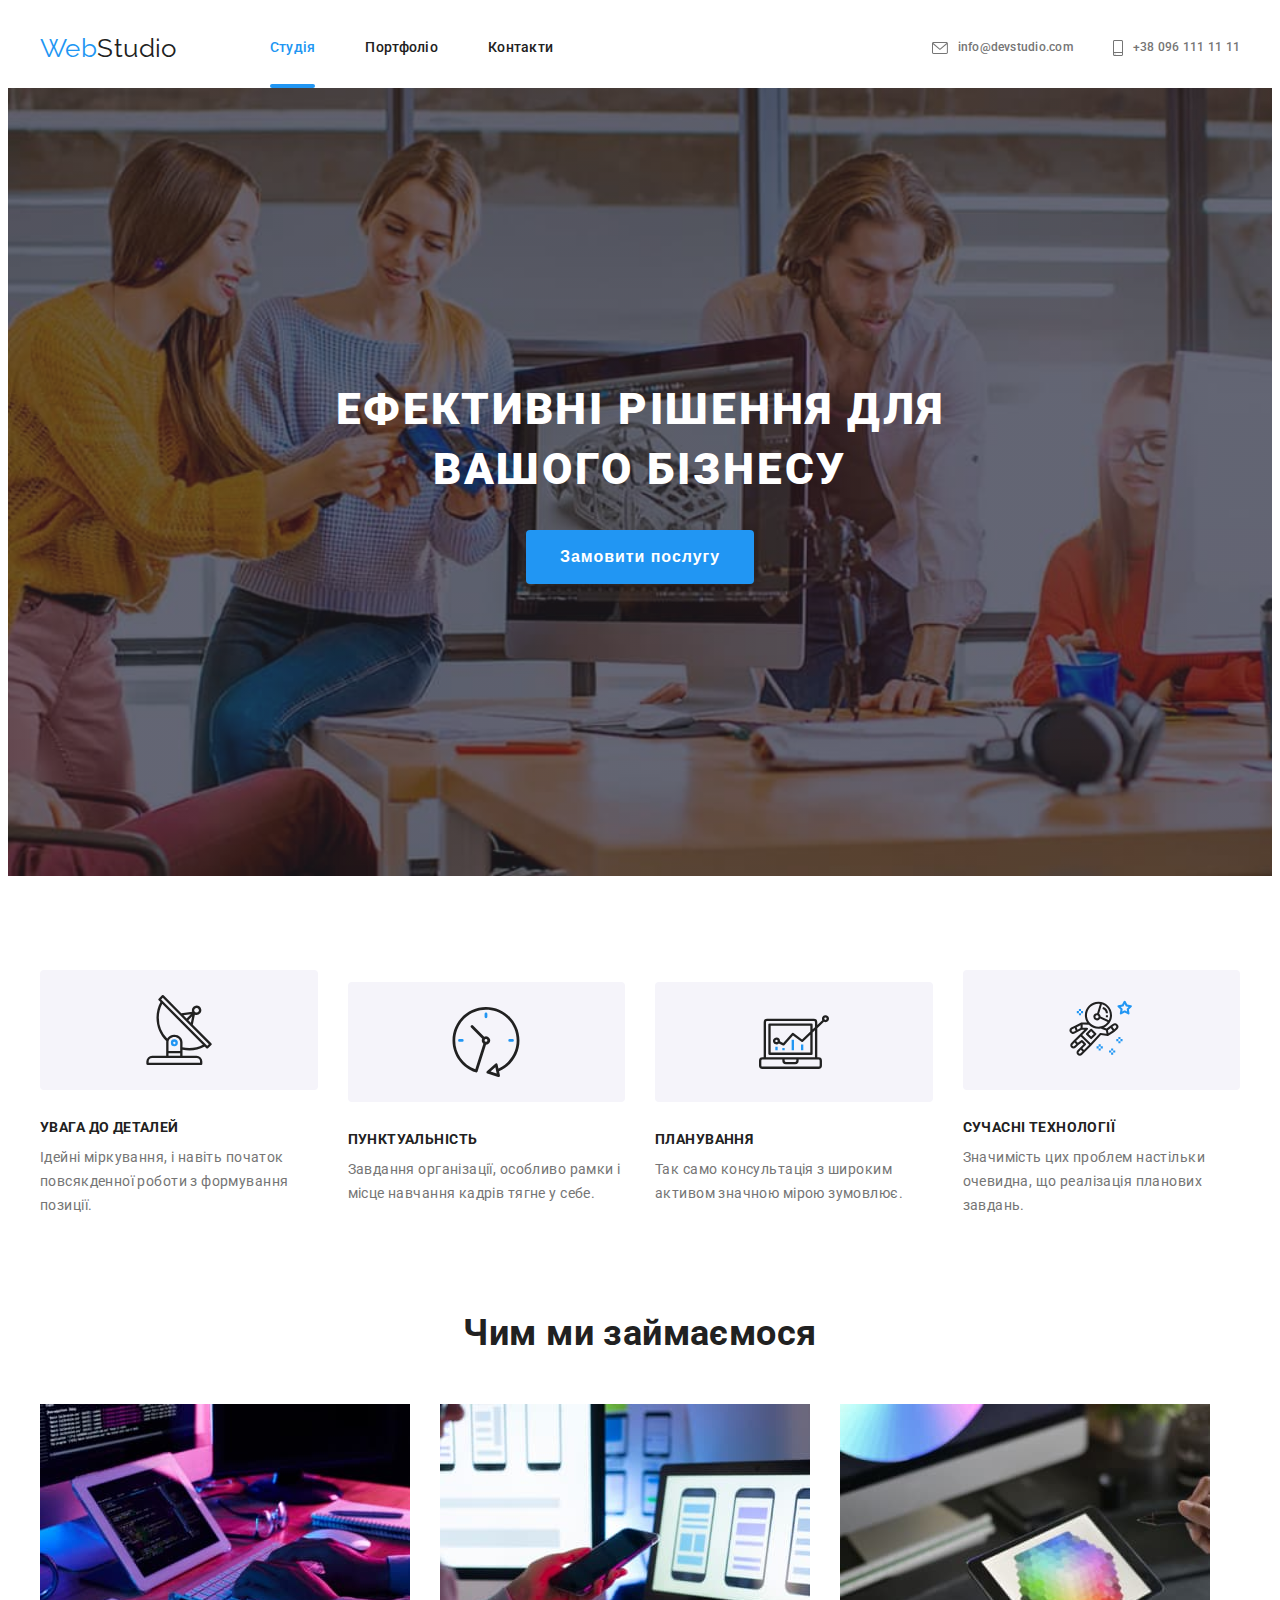
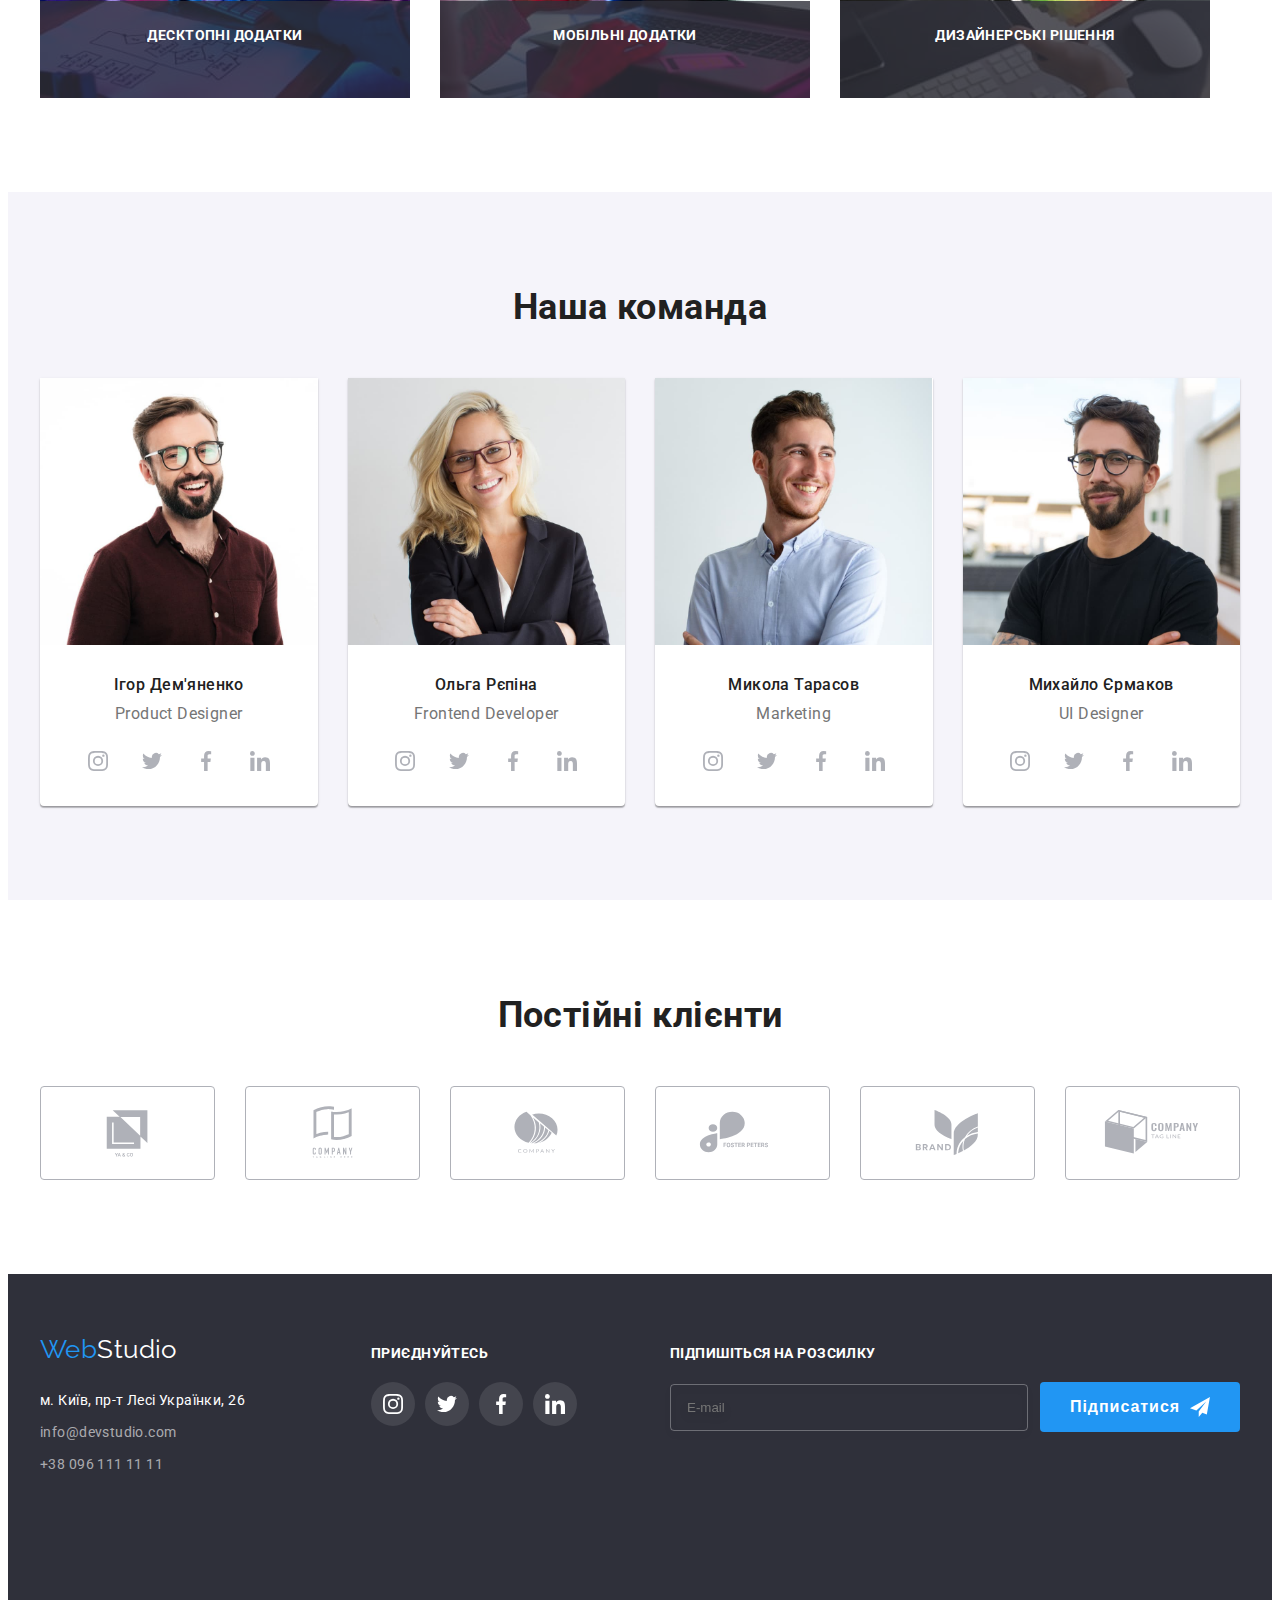
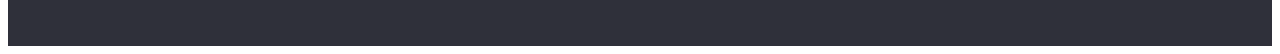
==== commit 104bd9de: "last changes" ====
--- a/index.html
+++ b/index.html
@@ -152,26 +152,97 @@
         <ul class="list team__list">
             <li class="team__item">
                 <picture>
-                    <source
-                    media="(min-width: 1200px)"
-                    srcset="./images/man1.jpg,
-                 ./images/man1-2x.jpg" >
-                 <source
-                 media="(min-width: 768px)"
-                 srcset="./images/man1-tab-1x.jpg,
-                 ./images/man1-tab-2x.jpg">
-                 <source
-                 media="(min-width: 480px)"
-                 srcset="./images/man1-mob-1x.jpg,
-                 ./images/man1-mob-2x.jpg">
-                <img srcset="./images/man1.jpg,
-                 ./images/man1-2x.jpg" src="images/man1.jpg"
-                  alt="Фото Ігора Дем'яненка">
+                 <source srcset="./images/man1.jpg 1x, ./images/man1-2x.jpg 2x" media="(min-width: 1200px)" />
+                 <source srcset="./images/man1-tab-1x.jpg 1x, ./images/man1-tab-2x.jpg 2x" media="(min-width: 768px)" />
+                 <source srcset="./images/man1-mob-1x.jpg 1x, ./images/man1-mob-2x.jpg 2x" media="(min-width: 480px)" />
+                <img src="images/man1.jpg" alt="Фото Ігора Дем'яненка" />
                 </picture>
                 <div class="team__box">
                     <h3 class="team__names">Ігор Дем'яненко</h3>
                 <p class="team__text">Product Designer</p>
                 <ul class="team__soclist list">
+                        <li><a class="link team__link" href="">
+                            <svg class="team__icon" width="20" height="20">
+                                <use href="./images/sprite.svg#icon-instagram"></use>
+                            </svg>
+                        </a>
+                        </li>
+                       <li> <a class="link team__link" href="">
+                            <svg class="team__icon" width="20" height="20">
+                                <use href="./images/sprite.svg#icon-twitter"></use>
+                            </svg>
+                        </a>
+                        </li>
+                        <li><a class="link team__link" href="">
+                            <svg class="team__icon" width="20" height="20">
+                                <use href="./images/sprite.svg#icon-facebook"></use>
+                            </svg>
+                        </a>
+                        </li>
+                        <li> <a class="link team__link" href="">
+                            <svg class="team__icon" width="20" height="20">
+                                <use href="./images/sprite.svg#icon-linkedin"></use>
+                            </svg>
+                        </a>
+                        </li>
+                </ul>
+                </div>
+            </li>
+            <li class="team__item">
+                <picture>
+                    <source srcset="./images/man2.jpg 1x, ./images/man2-2x.jpg 2x" media="(min-width: 1200px)" />
+                 <source srcset="./images/man2-tab-1x.jpg 1x, ./images/man2-tab-2x.jpg 2x" media="(min-width: 768px)" />
+                 <source srcset="./images/man2-mob-1x.jpg 1x, ./images/man2-mob-2x.jpg 2x" media="(min-width: 480px)" />
+                <img src="images/man2.jpg" alt="Фото Ольга Рєпіна" />
+                </picture>
+                <div class="team__box">
+                    <h3 class="team__names">Ольга Рєпіна</h3>
+                <p class="team__text">Frontend Developer</p>
+                 <ul class="team__soclist list">
+                        <li><a class="link team__link" href="">
+                            <svg class="team__icon" width="20" height="20">
+                                <use href="./images/sprite.svg#icon-instagram"></use>
+                            </svg>
+                        </a>
+                        </li>
+                       <li> <a class="link team__link" href="">
+                            <svg class="team__icon" width="20" height="20">
+                                <use href="./images/sprite.svg#icon-twitter"></use>
+                            </svg>
+                        </a>
+                        </li>
+                        <li><a class="link team__link" href="">
+                            <svg class="team__icon" width="20" height="20">
+                                <use href="./images/sprite.svg#icon-facebook"></use>
+                            </svg>
+                        </a>
+                        </li>
+                        <li> <a class="link team__link" href="">
+                            <svg class="team__icon" width="20" height="20">
+                                <use href="./images/sprite.svg#icon-linkedin"></use>
+                            </svg>
+                        </a>
+                        </li>
+                </ul>
+                </div>
+            </li>
+            <li class="team__item">
+                <picture>
+                    <source media="(min-width: 1200px)" srcset="./images/man3.jpg 1x, ./images/man3-2x.jpg 2x">
+                 <source
+                 media="(min-width: 768px)"
+                 srcset="./images/man3-tab-1x.jpg 1x,
+                 ./images/man3-tab-2x.jpg 2x">
+                 <source
+                 media="(min-width: 480px)"
+                 srcset="./images/man3-mob-1x.jpg 1x,
+                 ./images/man3-mob-2x.jpg 2x">
+                <img alt="Фото Миколи Тарасова" src="images/man3.jpg">
+                </picture>
+                <div class="team__box">
+                    <h3 class="team__names">Микола Тарасов</h3>
+                <p class="team__text">Marketing</p>
+                 <ul class="team__soclist list">
                         <li><a class="link team__link" href="">
                             <svg class="team__icon" width="20" height="20">
                                 <use href="./images/sprite.svg#icon-instagram"></use>
@@ -203,114 +274,17 @@
                 <picture>
                     <source
                     media="(min-width: 1200px)"
-                    srcset="./images/man2.jpg,
-                 ./images/man2-2x.jpg" >
+                    srcset="./images/man4.jpg 1x,
+                 ./images/man4-2x.jpg 2x">
                  <source
                  media="(min-width: 768px)"
-                 srcset="./images/man2-tab-1x.jpg,
-                 ./images/man2-tab-2x.jpg">
+                 srcset="./images/man4-tab-1x.jpg 1x,
+                 ./images/man4-tab-2x.jpg 2x">
                  <source
                  media="(min-width: 480px)"
-                 srcset="./images/man2-mob-1x.jpg,
-                 ./images/man2-mob-2x.jpg">
-                <img srcset="./images/man2.jpg,
-                 ./images/man2-2x.jpg" alt="Фото Ольги Рєпіної" src="images/man2.jpg">
-                </picture>
-                <div class="team__box">
-                    <h3 class="team__names">Ольга Рєпіна</h3>
-                <p class="team__text">Frontend Developer</p>
-                 <ul class="team__soclist list">
-                        <li><a class="link team__link" href="">
-                            <svg class="team__icon" width="20" height="20">
-                                <use href="./images/sprite.svg#icon-instagram"></use>
-                            </svg>
-                        </a>
-                        </li>
-                       <li> <a class="link team__link" href="">
-                            <svg class="team__icon" width="20" height="20">
-                                <use href="./images/sprite.svg#icon-twitter"></use>
-                            </svg>
-                        </a>
-                        </li>
-                        <li><a class="link team__link" href="">
-                            <svg class="team__icon" width="20" height="20">
-                                <use href="./images/sprite.svg#icon-facebook"></use>
-                            </svg>
-                        </a>
-                        </li>
-                        <li> <a class="link team__link" href="">
-                            <svg class="team__icon" width="20" height="20">
-                                <use href="./images/sprite.svg#icon-linkedin"></use>
-                            </svg>
-                        </a>
-                        </li>
-                </ul>
-                </div>
-            </li>
-            <li class="team__item">
-                <picture>
-                    <source
-                    media="(min-width: 1200px)"
-                    srcset="./images/man3.jpg,
-                 ./images/man3-2x.jpg">
-                 <source
-                 media="(min-width: 768px)"
-                 srcset="./images/man3-tab-1x.jpg,
-                 ./images/man3-tab-2x.jpg">
-                 <source
-                 media="(min-width: 480px)"
-                 srcset="./images/man3-mob-1x.jpg,
-                 ./images/man3-mob-2x.jpg">
-                <img srcset="./images/man3.jpg,
-                 ./images/man3-2x.jpg" alt="Фото Миколи Тарасова" src="images/man3.jpg">
-                </picture>
-                <div class="team__box">
-                    <h3 class="team__names">Микола Тарасов</h3>
-                <p class="team__text">Marketing</p>
-                 <ul class="team__soclist list">
-                        <li><a class="link team__link" href="">
-                            <svg class="team__icon" width="20" height="20">
-                                <use href="./images/sprite.svg#icon-instagram"></use>
-                            </svg>
-                        </a>
-                        </li>
-                       <li> <a class="link team__link" href="">
-                            <svg class="team__icon" width="20" height="20">
-                                <use href="./images/sprite.svg#icon-twitter"></use>
-                            </svg>
-                        </a>
-                        </li>
-                        <li><a class="link team__link" href="">
-                            <svg class="team__icon" width="20" height="20">
-                                <use href="./images/sprite.svg#icon-facebook"></use>
-                            </svg>
-                        </a>
-                        </li>
-                        <li> <a class="link team__link" href="">
-                            <svg class="team__icon" width="20" height="20">
-                                <use href="./images/sprite.svg#icon-linkedin"></use>
-                            </svg>
-                        </a>
-                        </li>
-                </ul>
-                </div>
-            </li>
-            <li class="team__item">
-                <picture>
-                    <source
-                    media="(min-width: 1200px)"
-                    srcset="./images/man4.jpg,
-                 ./images/man4-2x.jpg">
-                 <source
-                 media="(min-width: 768px)"
-                 srcset="./images/man4-tab-1x.jpg,
-                 ./images/man4-tab-2x.jpg">
-                 <source
-                 media="(min-width: 480px)"
-                 srcset="./images/man4-mob-1x.jpg,
-                 ./images/man4-mob-2x.jpg">
-                <img srcset="./images/man4.jpg,
-                 ./images/man4-2x.jpg" alt="Фото Михайла Єрмакова" src="images/man4.jpg">
+                 srcset="./images/man4-mob-1x.jpg 1x,
+                 ./images/man4-mob-2x.jpg 2x">
+                <img alt="Фото Михайла Єрмакова" src="images/man4.jpg">
                 </picture>
                 <div class="team__box">
                     <h3 class="team__names">Михайло Єрмаков</h3>
@@ -350,25 +324,25 @@
     <div class="conteiner">
 <h2 class="clients__title">Постійні клієнти</h2>
 <ul class="clients__list list">
-    <li><a class="clients__item">
+    <li><a class="clients__item" href="">
         <svg class="clients__icon" width="106" height="60">
             <use href="./images/sprite.svg#icon-logo"></use>
         </svg>
     </a>
     </li>
-    <li><a class="clients__item">
+    <li><a class="clients__item" href="">
         <svg class="clients__icon" width="106" height="60">
             <use href="./images/sprite.svg#icon-logo1"></use>
         </svg>
     </a>
     </li>
-    <li><a class="clients__item">
+    <li><a class="clients__item" href="">
         <svg class="clients__icon" width="106" height="60">
             <use href="./images/sprite.svg#icon-logo2"></use>
         </svg>
     </a>
     </li>
-    <li><a class="clients__item">
+    <li><a class="clients__item" href="">
         <svg class="clients__icon" width="106" height="60">
             <use href="./images/sprite.svg#icon-logo3"></use>
         </svg>
--- a/css/main.min.css
+++ b/css/main.min.css
@@ -1 +1 @@
-img{display:block;max-width:100%;height:auto}.list{list-style:none}.link{text-decoration:none}h1,h2,h3,h4,h5,h6,p,ul{margin-top:0;margin-bottom:0;padding:0}:root{--primary-text-color: #212121;--secondary-text-color: #757575;--accent-color: #2196F3;--accent-color-button: #188CE8;--primaty-white-color: #FFFFFF;--primary-background-color: #fff;--background-color-title: #2F303A;--portfolio-button-color: #F5F4FA;--header-border-color: #ECECEC;--portfolio-border-color: #EEEEEE;--team-soc-link-color: #AFB1B8;--transition-duration: 250ms;--transition-timing-function: cubic-bezier(0.4, 0, 0.2, 1)}body{font-family:"Roboto",sans-serif;font-size:14px;letter-spacing:.03em;color:var(--primary-text-color);background-color:#fff}.section{padding-top:60px;padding-bottom:60px}@media screen and (min-width: 1200px){.section{padding-top:94px;padding-bottom:94px}}.visually-hidden{border:0;clip:rect(0 0 0 0);height:auto;margin:0;overflow:hidden;padding:0;position:absolute;width:1px;white-space:nowrap}.conteiner{width:100%;padding-left:15px;padding-right:15px;margin:0 auto}@media screen and (min-width: 480px){.conteiner{width:480px}}@media screen and (min-width: 768px){.conteiner{width:768px}}@media screen and (min-width: 1200px){.conteiner{width:1200px}}.button{color:var(--primaty-white-color);background-color:var(--accent-color);font-weight:700;font-size:16px;line-height:1.88;letter-spacing:.06em;cursor:pointer;transition:color var(--transition-duration) var(--transition-timing-function)}.button:hover,.button:focus{background-color:var(--accent-color-button)}.logo{font-family:"Raleway",sans-serif;font-size:26px;line-height:1.19;color:var(--accent-color);text-decoration:none}.logo--right{color:var(--primary-text-color)}.header{display:flex;align-items:center}@media screen and (max-width: 768px){.header{height:60px}}.portfolio-header{border-bottom:1px solid var(--header-border-color)}.header .conteiner{display:flex;align-items:center;height:80px}.header-logo{margin-right:88px}@media screen and (min-width: 1200px){.header-logo{margin-right:93px}}.nav__list,.connection__list,.nav{display:flex;align-items:center}@media screen and (max-width: 768px){.nav__list,.connection__list{display:none}}.nav__item:not(:last-child){margin-right:50px}.nav__link{position:relative;display:block;padding-top:32px;padding-bottom:32px;color:var(--primary-text-color);font-size:px;font-weight:500;letter-spacing:.02em;line-height:1.14;transition:color var(--transition-duration) var(--transition-timing-function)}.nav__link:hover,.nav__link:focus{color:var(--accent-color)}.current{color:var(--accent-color)}.current::after{content:"";position:absolute;left:0;bottom:0;display:block;background-color:var(--accent-color);width:100%;height:4px;border-radius:2px}.connection__icon{margin-right:10px;fill:currentColor}@media screen and (min-width: 1200px){.connection__icon{width:16px;height:12px}}@media screen and (min-width: 1200px){.con-icon-smart{width:10px;height:16px}}.connection__link{display:flex;align-items:center;font-size:12px;font-weight:500;letter-spacing:.02em;line-height:1.14;color:var(--secondary-text-color);color:var(--secondary-text-color);transition:color var(--transition-duration) var(--transition-timing-function)}.connection__link:hover,.connection__link:focus{color:var(--accent-color)}@media screen and (min-width: 1200px){.connection__link{padding-top:32px;padding-bottom:32px}}.connection__list{gap:40px;margin-left:auto}@media screen and (max-width: 1200px){.connection__list{flex-direction:column;align-items:baseline;gap:10px}}.menu-open{display:block;width:40px;height:40px;margin-left:auto;border:none;background-color:#fff;cursor:pointer;transition:color var(--transition-duration) var(--transition-timing-function)}.menu-open:hover{color:var(--accent-color)}@media screen and (min-width: 768px){.menu-open{display:none}}.menu-close{display:block;width:40px;height:40px;margin-left:auto;border:none;background-color:#fff;cursor:pointer;transition:color var(--transition-duration) var(--transition-timing-function)}.menu-close:hover{color:var(--accent-color)}.mobile-menu{position:fixed;width:100vw;height:100vh;top:0;left:0;right:0;background-color:#fff;display:none}.mobile-menu .conteiner{display:block;align-items:center}@media screen and (min-width: 768px){.mobile-menu{display:none}}.mobile-menu.is-open{display:block}.mob-menu-content{display:flex;flex-direction:column;justify-content:space-between;height:100vh;padding:10px 15px 48px 40px}.mob-menu-nav-link{font-weight:500;font-size:40px;line-height:calc 1.175;letter-spacing:.02em;color:#212121}.mob-menu-nav-link:focus,.mob-menu-nav-link:hover{color:var(--accent-color)}.current-menu{color:var(--accent-color)}.mob-menu-nav-item:not(:last-child){margin-bottom:32px}.mob-menu-connection-item:not(:last-child){margin-bottom:32px}.mob-menu-connection-link{color:var(--accent-color);font-size:28px;font-weight:500;letter-spacing:.02em;line-height:1.18}@media screen and (min-width: 400px){.mob-menu-connection-link{font-size:34px}}.mob-menu-tel{font-size:24px;font-weight:500;letter-spacing:.02em;line-height:1.16;color:#757575}.mob-menu-soc-link-list{display:flex;margin-top:64px}@media screen and (max-width: 458px){.mob-menu-soc-link-list{flex-wrap:wrap;gap:15px}}.mob-menu-soc-link{font-size:18px;font-weight:500;letter-spacing:1.2;line-height:.02em;color:var(--accent-color)}.mob-menu-soc-link-item:not(:last-child){margin-right:20px;position:relative}.mob-menu-soc-link-item:not(:last-child)::after{position:absolute;content:"";width:1px;height:22px;border:1px solid rgba(33,33,33,.2);right:-10px;bottom:-3px}.hero{width:100%;display:flex;align-items:center;background-repeat:no-repeat;background-position:center;margin-left:auto;margin-right:auto;text-align:center;background-size:cover;background-color:#c4c4c4;background-image:linear-gradient(to right, rgba(47, 48, 58, 0.4), rgba(47, 48, 58, 0.4)),url(../images/hero-bg-mob.jpg)}@media(min-device-pixel-ratio: 2),(-webkit-min-device-pixel-ratio: 2),(min-resolution: 192dpi),(min-resolution: 2dppx){.hero{background-image:linear-gradient(to right, rgba(47, 48, 58, 0.4), rgba(47, 48, 58, 0.4)),url(../images/hero-bg-mob-2x.jpg)}}@media screen and (min-width: 480px){.hero{width:480px;height:400px;padding-top:200px;padding-bottom:200px;background-size:contain;background-image:linear-gradient(to right, rgba(47, 48, 58, 0.4), rgba(47, 48, 58, 0.4)),url(../images/hero-bg-mob.jpg)}}@media screen and (min-width: 480px)and (min-device-pixel-ratio: 2),screen and (min-width: 480px)and (-webkit-min-device-pixel-ratio: 2),screen and (min-width: 480px)and (min-resolution: 192dpi),screen and (min-width: 480px)and (min-resolution: 2dppx){.hero{background-image:linear-gradient(to right, rgba(47, 48, 58, 0.4), rgba(47, 48, 58, 0.4)),url(../images/hero-bg-mob-2x.jpg)}}@media screen and (min-width: 768px){.hero{width:768px;height:400px;background-image:linear-gradient(to right, rgba(47, 48, 58, 0.4), rgba(47, 48, 58, 0.4)),url(../images/hero-bg-tab.jpg)}}@media screen and (min-width: 768px)and (min-device-pixel-ratio: 2),screen and (min-width: 768px)and (-webkit-min-device-pixel-ratio: 2),screen and (min-width: 768px)and (min-resolution: 192dpi),screen and (min-width: 768px)and (min-resolution: 2dppx){.hero{background-image:linear-gradient(to right, rgba(47, 48, 58, 0.4), rgba(47, 48, 58, 0.4)),url(../images/hero-bg-tab-2x.jpg)}}@media screen and (min-width: 1200px){.hero{width:100%;height:600px;background-size:cover;background-image:linear-gradient(to right, rgba(47, 48, 58, 0.4), rgba(47, 48, 58, 0.4)),url(../images/hero-background.jpg)}}@media screen and (min-width: 1200px)and (min-device-pixel-ratio: 2),screen and (min-width: 1200px)and (-webkit-min-device-pixel-ratio: 2),screen and (min-width: 1200px)and (min-resolution: 192dpi),screen and (min-width: 1200px)and (min-resolution: 2dppx){.hero{background-image:linear-gradient(to right, rgba(47, 48, 58, 0.4), rgba(47, 48, 58, 0.4)),url(../images/hero-background-2x.jpg)}}.hero__title{width:300px;margin-left:auto;margin-right:auto;margin-bottom:30px;color:var(--primaty-white-color);font-weight:900;font-size:20px;line-height:1.62;text-align:center;letter-spacing:.06em}@media screen and (min-width: 480px){.hero__title{width:360px;font-size:26px}}@media screen and (min-width: 1200px){.hero__title{width:696px;font-size:44px;line-height:1.36;text-align:center}}.hero__button{min-width:216px;padding:10px 32px;text-align:center;border-radius:4px;border-color:rgba(0,0,0,0)}.feature__list{display:block}@media screen and (min-width: 768px){.feature__list{display:flex;flex-wrap:wrap;gap:30px}}@media screen and (min-width: 1200px){.feature__list{display:flex;justify-content:center;align-items:center}}.feature__icon{display:flex;justify-content:center;align-items:center;width:100%;height:120px;margin-bottom:30px;background-color:var(--portfolio-button-color);border-radius:4px}.feature__item{width:100%}.feature__item:not(:last-child){margin-bottom:30px}@media screen and (min-width: 768px){.feature__item{flex-basis:calc((100% - 30px)/2)}.feature__item:not(:last-child){margin-bottom:0}}@media screen and (min-width: 1200px){.feature__item{flex-basis:calc((100% - 90px)/4)}}.feature__title{margin-bottom:10px;line-height:1.14;font-size:14px;text-align:center}@media screen and (min-width: 768px){.feature__title{text-align:left}}.feature__text{color:var(--secondary-text-color);line-height:1.71}.works{padding-top:0;display:none}@media screen and (min-width: 1200px){.works{display:block}}.works__title{margin-bottom:50px}.works__title,.team__title,.clients__title{font-size:36px;line-height:1.17;text-align:center}.works__list{display:flex}.works__item:not(:last-child){margin-right:30px}.works__item{position:relative}.works__box-title{position:absolute;bottom:0;left:0;width:370px;height:70px;padding-top:27px;text-align:center;line-height:1.14;font-size:14px;color:var(--primaty-white-color);background-color:rgba(47,48,58,.8)}.team{background-color:var(--portfolio-button-color)}.team__title{font-size:28px;margin-bottom:30px}@media screen and (min-width: 1200px){.team__title{margin-bottom:50px;font-size:36px}}@media screen and (min-width: 768px){.team__list{display:flex;flex-wrap:wrap;gap:30px}}.team__item:not(:last-child){margin-bottom:30px}@media screen and (min-width: 768px){.team__item:not(:last-child){margin-bottom:0px}}.team__item{width:100%;height:auto;background-color:var(--primaty-white-color);box-shadow:0px 1px 3px rgba(0,0,0,.12),0px 1px 1px rgba(0,0,0,.14),0px 2px 1px rgba(0,0,0,.2);border-radius:0px 0px 4px 4px}@media screen and (min-width: 480px){.team__item{width:450px}}@media screen and (min-width: 768px){.team__item{width:354px;flex-basis:calc((100% - 30px)/2)}}@media screen and (min-width: 1200px){.team__item{height:428px;flex-basis:calc((100% - 90px)/4)}}.team__box{padding:24px 12px 24px 12px;align-items:center}@media screen and (min-width: 480px){.team__box{padding:30px 122px 24px 122px}}@media screen and (min-width: 768px){.team__box{padding:30px 74px 24px 74px}}@media screen and (min-width: 1200px){.team__box{padding:30px 32px}}.team__names{margin-bottom:10px;font-weight:500;font-size:16px;line-height:1.19;text-align:center}.team__text{margin-bottom:16px;font-size:16px;line-height:1.19;text-align:center;color:var(--secondary-text-color)}.team__soclist{display:flex;justify-content:center}.team__link:not(:last-child){margin-right:10px}.team__link{display:flex;justify-content:center;align-items:center;width:44px;height:44px;border-radius:50%;justify-content:center;background-color:var(--primaty-white-color);color:var(--team-soc-link-color);transition:color var(--transition-duration) var(--transition-timing-function),background-color var(--transition-duration) var(--transition-timing-function)}.team__link:hover,.team__link:focus{background-color:var(--accent-color);color:var(--primaty-white-color)}.team__icon{fill:currentColor}.clients{text-align:center}.clients__title{margin-bottom:50px}.clients__list{display:flex;flex-wrap:wrap;justify-content:center;gap:30px}.clients__list li{flex-basis:calc((100% - 30px)/2)}@media screen and (min-width: 768px){.clients__list li{flex-basis:calc((100% - 60px)/3)}}@media screen and (min-width: 1200px){.clients__list li{flex-basis:calc((100% - 150px)/6)}}.clients__item{display:flex;justify-content:center;align-items:center;height:92px;border:1px solid #afb1b8;border-radius:4px;justify-content:center;cursor:pointer;color:var(--team-soc-link-color);transition:color var(--transition-duration) var(--transition-timing-function),border-color var(--transition-duration) var(--transition-timing-function)}.clients__item:hover,.clients__item:focus{border-color:var(--accent-color);color:var(--accent-color)}.clients__icon{fill:currentColor}.clients__icon:hover,.clients__icon:focus{fill:var(--accent-color)}.footer{padding-top:60px;padding-bottom:60px;background-color:var(--background-color-title);height:603px}@media screen and (min-width: 768px){.footer{height:463px}}@media screen and (min-width: 1200px){.footer{height:252px}}.footer .conteiner{display:flex;justify-content:center;align-items:center}@media screen and (max-width: 767px){.footer .conteiner{flex-direction:column}}@media screen and (min-width: 768px){.footer .conteiner{flex-wrap:wrap;justify-content:space-around;align-items:baseline;row-gap:60px}}@media screen and (min-width: 1200px){.footer .conteiner{align-items:baseline;flex-direction:row;flex-wrap:nowrap}}.adress-conteiner{display:flex;flex-direction:column;justify-content:center;align-items:center;gap:24px}@media screen and (min-width: 768px){.adress-conteiner{width:232px}}@media screen and (min-width: 1200px){.adress-conteiner{width:100%;align-items:flex-start}}.adress{display:flex;flex-direction:column;gap:8px;font-style:normal;text-align:center}@media screen and (min-width: 1200px){.adress{justify-content:center;text-align:left}}.footer .logo-right{color:var(--primaty-white-color)}.adress__text{line-height:1.71;color:var(--primaty-white-color)}.adress__list{display:flex;flex-direction:column;gap:8px}.adress__link{line-height:1.71;color:rgba(255,255,255,.6);transition:color var(--transition-duration) var(--transition-timing-function)}.adress__link:hover,.adress__link:focus{color:var(--accent-color)}.join{width:206px;height:80px;color:var(--accent-color-button);margin-top:60px;margin-bottom:60px;text-align:center}@media screen and (min-width: 768px){.join{margin-top:0px;margin-bottom:0px}}@media screen and (min-width: 1200px){.join{justify-content:center;text-align:left;margin-right:93px;margin-top:0px;margin-bottom:0px}}.join__text,.subscribe__text{margin-bottom:20px;font-weight:700;font-size:14px;line-height:1.14;letter-spacing:.03em;text-transform:uppercase;color:var(--primaty-white-color)}.join__list{display:flex;justify-content:center}.join__list>li:not(:last-child){margin-right:10px}.join__link:not(:last-child){margin-right:10px}.join__link{display:flex;justify-content:center;align-items:center;width:44px;height:44px;border-radius:50%;justify-content:center;background-color:rgba(255,255,255,.1);color:var(--primaty-white-color);fill:var(--primaty-white-color);transition:background-color var(--transition-duration) var(--transition-timing-function)}.join__link:hover,.join__link:focus{background-color:var(--accent-color);fill:var(--primaty-white-color)}.subscribe{width:100%;display:flex;align-items:center;flex-direction:column}@media screen and (min-width: 1200px){.subscribe{width:570px;justify-content:center;align-items:baseline}}.subscribe__form{width:100%;display:flex;flex-direction:column;align-items:center;gap:20px}@media screen and (min-width: 1200px){.subscribe__form{justify-content:center;text-align:left;flex-direction:row;gap:12px}}.subscribe__input{width:100%;height:100%;color:#188ce8;background-color:rgba(0,0,0,0);border:1px solid rgba(255,255,255,.3);filter:drop-shadow(0px 4px 4px rgba(0, 0, 0, 0.15));border-radius:4px;padding:15px 16px;outline:none}@media screen and (min-width: 768px){.subscribe__input{width:450px}}@media screen and (min-width: 1200px){.subscribe__input{width:358px;height:100%;margin-bottom:0px}}.subscribe__button{width:200px;height:50px;padding:10px 28px;font-weight:700;font-size:16px;line-height:1.88;display:flex;align-items:center;text-align:center;letter-spacing:.06em;color:var(--primaty-white-color);background-color:var(--accent-color);border-color:rgba(0,0,0,0);border-radius:4px}.subscribe__icon{fill:currentColor;margin-left:10px}.backdrop{position:fixed;top:0;left:0;width:100%;height:100%;background-color:rgba(0,0,0,.2);opacity:1;transition:opacity var(--transition-duration) var(--transition-timing-function)}.backdrop.is-hidden{opacity:0;pointer-events:none}.modal{position:absolute;height:80%;top:50%;left:50%;z-index:1;transform:translate(-50%, -50%);transition:transform var(--transition-duration) var(--transition-timing-function);width:100%;margin-right:15px;padding:40px;background-color:var(--primaty-white-color);box-shadow:0px 1px 3px rgba(0,0,0,.12),0px 1px 1px rgba(0,0,0,.14),0px 2px 1px rgba(0,0,0,.2);border-radius:4px}@media screen and (min-width: 480px){.modal{width:450px;height:609px}}@media screen and (min-width: 1200px){.modal{width:528px;height:581px}}.backdrop.is-hidden .modal{transform:translate(-50%, -50%) scale(0.5)}.modal__button{position:absolute;top:8px;right:8px;display:flex;justify-content:center;align-items:center;width:30px;height:30px;color:#188ce8;background-color:var(--primaty-white-color);border:1px solid rgba(0,0,0,.1);border-radius:50%;transition:fill var(--transition-duration) var(--transition-timing-function);cursor:pointer}.modal__button:focus,.modal__button:hover{fill:var(--accent-color-button)}.modal__heading{font-weight:700;font-size:20px;line-height:1.15;text-align:center;margin-bottom:12px}.modal__input-group:not(:last-child){margin-bottom:10px}.modal__icon-wrapper{position:relative;margin-top:4px}.modal__icon{position:absolute;top:11px;left:12px;transition:fill var(--transition-duration) var(--transition-timing-function)}.modal__input{width:100%;height:40px;padding-left:40px;border:1px solid rgba(33,33,33,.2);border-radius:4px;transition:border-color var(--transition-duration) var(--transition-timing-function)}.modal__input:hover,.modal__input:focus{border-color:var(--accent-color);outline:none}@media screen and (min-width: 480px){.modal__input{width:370px}}@media screen and (min-width: 1200px){.modal__input{width:448px}}.modal__input:hover+svg,.modal__input:focus+svg{fill:var(--accent-color)}.modal label{font-size:12px;line-height:1.17;letter-spacing:.01em;color:#757575}.modal__coment{width:100%;height:120px;margin-top:4px;padding:12px 16px;border:1px solid rgba(33,33,33,.2);border-radius:4px;transition:border-color var(--transition-duration) var(--transition-timing-function);resize:none}.modal__coment:hover,.modal__coment:focus,.modal__coment:focus-within{border-color:var(--accent-color);outline:none}.modal__coment::-moz-placeholder{font-size:12px;line-height:14px;letter-spacing:.01em;color:rgba(117,117,117,.5)}.modal__coment:-ms-input-placeholder{font-size:12px;line-height:14px;letter-spacing:.01em;color:rgba(117,117,117,.5)}.modal__coment::placeholder{font-size:12px;line-height:14px;letter-spacing:.01em;color:rgba(117,117,117,.5)}.checkbox__input:checked+label::before{display:flex;content:"";background-color:var(--accent-color);border-color:rgba(0,0,0,0);background-image:url(../images/check-mark.svg);background-repeat:no-repeat;background-position:center}.modal__input-group .checkbox__rules{display:flex;align-items:center;justify-content:center;cursor:pointer;font-size:12px;line-height:1.71}.checkbox__rules::before{content:"";width:16px;height:15px;border:2px solid var(--primary-text-color);border-radius:2px;margin-right:8px}.modal__conditions{color:var(--accent-color)}.modal__send{position:absolute;left:50%;right:50%;bottom:18px;transform:translate(-50%, -50%);z-index:1;width:200px;height:50px;border-radius:4px;border-color:rgba(0,0,0,0);transition:background-color var(--transition-duration) var(--transition-timing-function)}.modal__send:hover,.modal__send:focus{background-color:var(--accent-color-button);box-shadow:0px 4px 4px rgba(0,0,0,.15)}.portfolio-btn__list{display:flex;flex-wrap:wrap;justify-content:start;row-gap:15px;margin-bottom:40px}@media screen and (min-width: 768px){.portfolio-btn__list{display:flex;justify-content:center;margin-bottom:30px}}@media screen and (min-width: 1200px){.portfolio-btn__list{margin-bottom:50px}}.portfolio-btn__item:not(:last-child){margin-right:8px}.portfolio-btn__button{padding:6px 22px;border-radius:4px;border-color:rgba(0,0,0,0);font-family:inherit;font-weight:500;font-size:16px;line-height:1.62;background-color:var(--portfolio-button-color);color:var(--primary-text-color);transition:color var(--transition-duration) var(--transition-timing-function),background-color var(--transition-duration) var(--transition-timing-function),box-shadow var(--transition-duration) var(--transition-timing-function)}.portfolio-btn__button:hover,.portfolio-btn__button:focus{color:var(--primaty-white-color);background-color:var(--accent-color);box-shadow:0px 3px 1px rgba(0,0,0,.1),0px 1px 2px rgba(0,0,0,.08),0px 2px 2px rgba(0,0,0,.12)}.portfolio__list{display:block}@media screen and (min-width: 768px){.portfolio__list{display:flex;flex-wrap:wrap;gap:30px}}@media screen and (min-width: 1200px){.portfolio__list{display:flex;flex-wrap:wrap;gap:30px}}@media screen and (min-width: 768px){.portfolio__list .item{flex-basis:calc((100% - 30px)/2)}}@media screen and (min-width: 1200px){.portfolio__list .item{flex-basis:calc((100% - 60px)/3)}}.portfolio__list .item:not(:last-child){margin-bottom:30px}@media screen and (min-width: 768px){.portfolio__list .item:not(:last-child){margin-bottom:0px}}.portfolio__link{height:100%;display:flex;flex-direction:column;transition:box-shadow var(--transition-duration) var(--transition-timing-function)}.portfolio__link:hover,.portfolio__link:focus{box-shadow:0px 4px 4px rgba(0,0,0,.25)}.portfolio__link:hover .overlay-description,.portfolio__link:focus .overlay-description{transform:translateY(0)}.portfolio__overlay{position:relative;overflow:hidden}.overlay-description{position:absolute;width:100%;height:100%;top:0;left:0;padding:63px 24px;transform:translateY(100%);transition-property:transform;transition-duration:var(--transition-duration);transition-timing-function:var(--transition-timing-function);font-size:18px;line-height:1.56;color:var(--primaty-white-color);background-color:rgba(33,150,243,.9)}.portfolio__work-box{flex-grow:1;border-right:1px solid var(--portfolio-border-color);border-bottom:1px solid var(--portfolio-border-color);border-left:1px solid var(--portfolio-border-color);padding:20px 24px}.portfolio__title{margin-bottom:4px;color:var(--primary-text-color);font-size:18px;line-height:2;letter-spacing:.06em}.portfolio__text{font-size:16px;line-height:1.88;color:var(--secondary-text-color)}/*# sourceMappingURL=main.min.css.map */+img{display:block;max-width:100%;height:auto}.list{list-style:none}.link{text-decoration:none}h1,h2,h3,h4,h5,h6,p,ul{margin-top:0;margin-bottom:0;padding:0}:root{--primary-text-color: #212121;--secondary-text-color: #757575;--accent-color: #2196F3;--accent-color-button: #188CE8;--primaty-white-color: #FFFFFF;--primary-background-color: #fff;--background-color-title: #2F303A;--portfolio-button-color: #F5F4FA;--header-border-color: #ECECEC;--portfolio-border-color: #EEEEEE;--team-soc-link-color: #AFB1B8;--transition-duration: 250ms;--transition-timing-function: cubic-bezier(0.4, 0, 0.2, 1)}body{font-family:"Roboto",sans-serif;font-size:14px;letter-spacing:.03em;color:var(--primary-text-color);background-color:#fff}.section{padding-top:60px;padding-bottom:60px}@media screen and (min-width: 1200px){.section{padding-top:94px;padding-bottom:94px}}.visually-hidden{border:0;clip:rect(0 0 0 0);height:auto;margin:0;overflow:hidden;padding:0;position:absolute;width:1px;white-space:nowrap}.conteiner{width:100%;padding-left:15px;padding-right:15px;margin:0 auto}@media screen and (min-width: 480px){.conteiner{width:480px}}@media screen and (min-width: 768px){.conteiner{width:768px}}@media screen and (min-width: 1200px){.conteiner{width:1200px}}.button{color:var(--primaty-white-color);background-color:var(--accent-color);font-weight:700;font-size:16px;line-height:1.88;letter-spacing:.06em;cursor:pointer;transition:color var(--transition-duration) var(--transition-timing-function)}.button:hover,.button:focus{background-color:var(--accent-color-button)}.logo{font-family:"Raleway",sans-serif;font-size:26px;line-height:1.19;color:var(--accent-color);text-decoration:none}.logo--right{color:var(--primary-text-color)}.header{display:flex;align-items:center}@media screen and (max-width: 768px){.header{height:60px}}.portfolio-header{border-bottom:1px solid var(--header-border-color)}.header .conteiner{display:flex;align-items:center;height:80px}.header-logo{margin-right:88px}@media screen and (min-width: 1200px){.header-logo{margin-right:93px}}.nav__list,.connection__list,.nav{display:flex;align-items:center}@media screen and (max-width: 768px){.nav__list,.connection__list{display:none}}.nav__item:not(:last-child){margin-right:50px}.nav__link{position:relative;display:block;padding-top:32px;padding-bottom:32px;color:var(--primary-text-color);font-size:px;font-weight:500;letter-spacing:.02em;line-height:1.14;transition:color var(--transition-duration) var(--transition-timing-function)}.nav__link:hover,.nav__link:focus{color:var(--accent-color)}.current{color:var(--accent-color)}.current::after{content:"";position:absolute;left:0;bottom:0;display:block;background-color:var(--accent-color);width:100%;height:4px;border-radius:2px}.connection__icon{margin-right:10px;fill:currentColor}@media screen and (min-width: 1200px){.connection__icon{width:16px;height:12px}}@media screen and (min-width: 1200px){.con-icon-smart{width:10px;height:16px}}.connection__link{display:flex;align-items:center;font-size:12px;font-weight:500;letter-spacing:.02em;line-height:1.14;color:var(--secondary-text-color);color:var(--secondary-text-color);transition:color var(--transition-duration) var(--transition-timing-function)}.connection__link:hover,.connection__link:focus{color:var(--accent-color)}@media screen and (min-width: 1200px){.connection__link{padding-top:32px;padding-bottom:32px}}.connection__list{gap:40px;margin-left:auto}@media screen and (max-width: 1200px){.connection__list{flex-direction:column;align-items:baseline;gap:10px}}.menu-open{display:block;width:40px;height:40px;margin-left:auto;border:none;background-color:#fff;cursor:pointer;transition:color var(--transition-duration) var(--transition-timing-function)}.menu-open:hover{color:var(--accent-color)}@media screen and (min-width: 768px){.menu-open{display:none}}.menu-close{display:block;width:40px;height:40px;margin-left:auto;border:none;background-color:#fff;cursor:pointer;transition:color var(--transition-duration) var(--transition-timing-function)}.menu-close:hover{color:var(--accent-color)}.mobile-menu{position:fixed;width:100vw;height:100vh;top:0;left:0;right:0;background-color:#fff;display:none}.mobile-menu .conteiner{display:block;align-items:center}@media screen and (min-width: 768px){.mobile-menu{display:none}}.mobile-menu.is-open{display:block}.mob-menu-content{display:flex;flex-direction:column;justify-content:space-between;height:100vh;padding:10px 15px 48px 40px}.mob-menu-nav-link{font-weight:500;font-size:40px;line-height:calc 1.175;letter-spacing:.02em;color:#212121}.mob-menu-nav-link:focus,.mob-menu-nav-link:hover{color:var(--accent-color)}.current-menu{color:var(--accent-color)}.mob-menu-nav-item:not(:last-child){margin-bottom:32px}.mob-menu-connection-item:not(:last-child){margin-bottom:32px}.mob-menu-connection-link{color:var(--accent-color);font-size:28px;font-weight:500;letter-spacing:.02em;line-height:1.18}@media screen and (min-width: 400px){.mob-menu-connection-link{font-size:34px}}.mob-menu-tel{font-size:24px;font-weight:500;letter-spacing:.02em;line-height:1.16;color:#757575}.mob-menu-soc-link-list{display:flex;margin-top:64px}@media screen and (max-width: 458px){.mob-menu-soc-link-list{flex-wrap:wrap;gap:15px}}.mob-menu-soc-link{font-size:18px;font-weight:500;letter-spacing:1.2;line-height:.02em;color:var(--accent-color)}.mob-menu-soc-link-item:not(:last-child){margin-right:20px;position:relative}.mob-menu-soc-link-item:not(:last-child)::after{position:absolute;content:"";width:1px;height:22px;border:1px solid rgba(33,33,33,.2);right:-10px;bottom:-3px}.hero{width:100%;max-width:1600px;display:flex;align-items:center;background-repeat:no-repeat;background-position:center;margin-left:auto;margin-right:auto;text-align:center;background-size:cover;background-color:#c4c4c4;background-image:linear-gradient(to right, rgba(47, 48, 58, 0.4), rgba(47, 48, 58, 0.4)),url(../images/hero-bg-mob.jpg)}@media(min-device-pixel-ratio: 2),(-webkit-min-device-pixel-ratio: 2),(min-resolution: 192dpi),(min-resolution: 2dppx){.hero{background-image:linear-gradient(to right, rgba(47, 48, 58, 0.4), rgba(47, 48, 58, 0.4)),url(../images/hero-bg-mob-2x.jpg)}}@media screen and (min-width: 480px)and (max-width: 767px){.hero{width:480px;height:400px;padding-top:200px;padding-bottom:200px;background-size:contain;background-image:linear-gradient(to right, rgba(47, 48, 58, 0.4), rgba(47, 48, 58, 0.4)),url(../images/hero-bg-mob.jpg)}}@media screen and (min-width: 480px)and (max-width: 767px)and (min-device-pixel-ratio: 2),screen and (min-width: 480px)and (max-width: 767px)and (-webkit-min-device-pixel-ratio: 2),screen and (min-width: 480px)and (max-width: 767px)and (min-resolution: 192dpi),screen and (min-width: 480px)and (max-width: 767px)and (min-resolution: 2dppx){.hero{background-image:linear-gradient(to right, rgba(47, 48, 58, 0.4), rgba(47, 48, 58, 0.4)),url(../images/hero-bg-mob-2x.jpg)}}@media screen and (min-width: 768px)and (max-width: 1200px){.hero{width:768px;height:400px;background-image:linear-gradient(to right, rgba(47, 48, 58, 0.4), rgba(47, 48, 58, 0.4)),url(../images/hero-bg-tab.jpg)}}@media screen and (min-width: 768px)and (max-width: 1200px)and (min-device-pixel-ratio: 2),screen and (min-width: 768px)and (max-width: 1200px)and (-webkit-min-device-pixel-ratio: 2),screen and (min-width: 768px)and (max-width: 1200px)and (min-resolution: 192dpi),screen and (min-width: 768px)and (max-width: 1200px)and (min-resolution: 2dppx){.hero{background-image:linear-gradient(to right, rgba(47, 48, 58, 0.4), rgba(47, 48, 58, 0.4)),url(../images/hero-bg-tab-2x.jpg)}}@media screen and (min-width: 1200px){.hero{max-width:1600px;height:600px;background-image:linear-gradient(to right, rgba(47, 48, 58, 0.4), rgba(47, 48, 58, 0.4)),url(../images/hero-background.jpg)}}@media screen and (min-width: 1200px)and (min-device-pixel-ratio: 2),screen and (min-width: 1200px)and (-webkit-min-device-pixel-ratio: 2),screen and (min-width: 1200px)and (min-resolution: 192dpi),screen and (min-width: 1200px)and (min-resolution: 2dppx){.hero{background-image:linear-gradient(to right, rgba(47, 48, 58, 0.4), rgba(47, 48, 58, 0.4)),url(../images/hero-background-2x.jpg)}}.hero__title{width:300px;margin-left:auto;margin-right:auto;margin-bottom:30px;color:var(--primaty-white-color);font-weight:900;font-size:20px;line-height:1.62;text-align:center;letter-spacing:.06em}@media screen and (min-width: 480px){.hero__title{width:360px;font-size:26px}}@media screen and (min-width: 1200px){.hero__title{width:696px;font-size:44px;line-height:1.36;text-align:center}}.hero__button{min-width:216px;padding:10px 32px;text-align:center;border-radius:4px;border-color:rgba(0,0,0,0)}.feature__list{display:block}@media screen and (min-width: 768px){.feature__list{display:flex;flex-wrap:wrap;gap:30px}}@media screen and (min-width: 1200px){.feature__list{display:flex;justify-content:center;align-items:center}}.feature__icon{display:flex;justify-content:center;align-items:center;width:100%;height:120px;margin-bottom:30px;background-color:var(--portfolio-button-color);border-radius:4px}.feature__item{width:100%}.feature__item:not(:last-child){margin-bottom:30px}@media screen and (min-width: 768px){.feature__item{flex-basis:calc((100% - 30px)/2)}.feature__item:not(:last-child){margin-bottom:0}}@media screen and (min-width: 1200px){.feature__item{flex-basis:calc((100% - 90px)/4)}}.feature__title{margin-bottom:10px;line-height:1.14;font-size:14px;text-align:center}@media screen and (min-width: 768px){.feature__title{text-align:left}}.feature__text{color:var(--secondary-text-color);line-height:1.71}.works{padding-top:0;display:none}@media screen and (min-width: 1200px){.works{display:block}}.works__title{margin-bottom:50px}.works__title,.team__title,.clients__title{font-size:36px;line-height:1.17;text-align:center}.works__list{display:flex}.works__item:not(:last-child){margin-right:30px}.works__item{position:relative}.works__box-title{position:absolute;bottom:0;left:0;width:370px;height:70px;padding-top:27px;text-align:center;line-height:1.14;font-size:14px;color:var(--primaty-white-color);background-color:rgba(47,48,58,.8)}.team{background-color:var(--portfolio-button-color)}.team__title{font-size:28px;margin-bottom:30px}@media screen and (min-width: 1200px){.team__title{margin-bottom:50px;font-size:36px}}@media screen and (min-width: 768px){.team__list{display:flex;flex-wrap:wrap;gap:30px}}.team__item:not(:last-child){margin-bottom:30px}@media screen and (min-width: 768px){.team__item:not(:last-child){margin-bottom:0px}}.team__item{width:100%;height:auto;background-color:var(--primaty-white-color);box-shadow:0px 1px 3px rgba(0,0,0,.12),0px 1px 1px rgba(0,0,0,.14),0px 2px 1px rgba(0,0,0,.2);border-radius:0px 0px 4px 4px}@media screen and (min-width: 480px){.team__item{width:450px}}@media screen and (min-width: 768px){.team__item{width:354px;flex-basis:calc((100% - 30px)/2)}}@media screen and (min-width: 1200px){.team__item{height:428px;flex-basis:calc((100% - 90px)/4)}}.team__box{padding:24px 12px 24px 12px;align-items:center}@media screen and (min-width: 480px){.team__box{padding:30px 122px 24px 122px}}@media screen and (min-width: 768px){.team__box{padding:30px 74px 24px 74px}}@media screen and (min-width: 1200px){.team__box{padding:30px 32px}}.team__names{margin-bottom:10px;font-weight:500;font-size:16px;line-height:1.19;text-align:center}.team__text{margin-bottom:16px;font-size:16px;line-height:1.19;text-align:center;color:var(--secondary-text-color)}.team__soclist{display:flex;justify-content:center}.team__soclist>li:not(:last-child){margin-right:10px}.team__link:not(:last-child){margin-right:10px}.team__link{display:flex;justify-content:center;align-items:center;width:44px;height:44px;border-radius:50%;justify-content:center;background-color:var(--primaty-white-color);color:var(--team-soc-link-color);transition:color var(--transition-duration) var(--transition-timing-function),background-color var(--transition-duration) var(--transition-timing-function)}.team__link:hover,.team__link:focus{background-color:var(--accent-color);color:var(--primaty-white-color)}.team__icon{fill:currentColor}.clients{text-align:center}.clients__title{margin-bottom:50px}.clients__list{display:flex;flex-wrap:wrap;justify-content:center;gap:30px}.clients__list li{flex-basis:calc((100% - 30px)/2)}@media screen and (min-width: 768px){.clients__list li{flex-basis:calc((100% - 60px)/3)}}@media screen and (min-width: 1200px){.clients__list li{flex-basis:calc((100% - 150px)/6)}}.clients__item{display:flex;justify-content:center;align-items:center;height:92px;border:1px solid #afb1b8;border-radius:4px;justify-content:center;cursor:pointer;color:var(--team-soc-link-color);transition:color var(--transition-duration) var(--transition-timing-function),border-color var(--transition-duration) var(--transition-timing-function)}.clients__item:hover,.clients__item:focus{border-color:var(--accent-color);color:var(--accent-color)}.clients__icon{fill:currentColor}.clients__icon:hover,.clients__icon:focus{fill:var(--accent-color)}.footer{padding-top:60px;padding-bottom:60px;background-color:var(--background-color-title);height:603px}@media screen and (min-width: 768px){.footer{height:463px}}@media screen and (min-width: 1200px){.footer{height:252px}}.footer .conteiner{display:flex;justify-content:center;align-items:center}@media screen and (max-width: 767px){.footer .conteiner{flex-direction:column}}@media screen and (min-width: 768px){.footer .conteiner{flex-wrap:wrap;justify-content:space-around;align-items:baseline;row-gap:60px}}@media screen and (min-width: 1200px){.footer .conteiner{align-items:baseline;flex-direction:row;flex-wrap:nowrap}}.adress-conteiner{display:flex;flex-direction:column;justify-content:center;align-items:center;gap:24px}@media screen and (min-width: 768px){.adress-conteiner{width:232px}}@media screen and (min-width: 1200px){.adress-conteiner{width:100%;align-items:flex-start}}.adress{display:flex;flex-direction:column;gap:8px;font-style:normal;text-align:center}@media screen and (min-width: 1200px){.adress{justify-content:center;text-align:left}}.footer .logo-right{color:var(--primaty-white-color)}.adress__text{line-height:1.71;color:var(--primaty-white-color)}.adress__list{display:flex;flex-direction:column;gap:8px}.adress__link{line-height:1.71;color:rgba(255,255,255,.6);transition:color var(--transition-duration) var(--transition-timing-function)}.adress__link:hover,.adress__link:focus{color:var(--accent-color)}.join{width:206px;height:80px;color:var(--accent-color-button);margin-top:60px;margin-bottom:60px;text-align:center}@media screen and (min-width: 768px){.join{margin-top:0px;margin-bottom:0px}}@media screen and (min-width: 1200px){.join{justify-content:center;text-align:left;margin-right:93px;margin-top:0px;margin-bottom:0px}}.join__text,.subscribe__text{margin-bottom:20px;font-weight:700;font-size:14px;line-height:1.14;letter-spacing:.03em;text-transform:uppercase;color:var(--primaty-white-color)}.join__list{display:flex;justify-content:center}.join__list>li:not(:last-child){margin-right:10px}.join__link:not(:last-child){margin-right:10px}.join__link{display:flex;justify-content:center;align-items:center;width:44px;height:44px;border-radius:50%;justify-content:center;background-color:rgba(255,255,255,.1);color:var(--primaty-white-color);fill:var(--primaty-white-color);transition:background-color var(--transition-duration) var(--transition-timing-function)}.join__link:hover,.join__link:focus{background-color:var(--accent-color);fill:var(--primaty-white-color)}.subscribe{width:100%;display:flex;align-items:center;flex-direction:column}@media screen and (min-width: 1200px){.subscribe{width:570px;justify-content:center;align-items:baseline}}.subscribe__form{width:100%;display:flex;flex-direction:column;align-items:center;gap:20px}@media screen and (min-width: 1200px){.subscribe__form{justify-content:center;text-align:left;flex-direction:row;gap:12px}}.subscribe__input{width:100%;height:100%;color:#fff;background-color:rgba(0,0,0,0);border:1px solid rgba(255,255,255,.3);filter:drop-shadow(0px 4px 4px rgba(0, 0, 0, 0.15));border-radius:4px;padding:15px 16px;outline:none}@media screen and (min-width: 768px){.subscribe__input{width:450px}}@media screen and (min-width: 1200px){.subscribe__input{width:358px;height:100%;margin-bottom:0px}}.subscribe__button{width:200px;height:50px;padding:10px 28px;font-weight:700;font-size:16px;line-height:1.88;display:flex;align-items:center;text-align:center;letter-spacing:.06em;color:var(--primaty-white-color);background-color:var(--accent-color);border-color:rgba(0,0,0,0);border-radius:4px}.subscribe__icon{fill:currentColor;margin-left:10px}.backdrop{position:fixed;top:0;left:0;width:100%;height:100%;background-color:rgba(0,0,0,.2);opacity:1;transition:opacity var(--transition-duration) var(--transition-timing-function)}.backdrop.is-hidden{opacity:0;pointer-events:none}.modal{position:absolute;top:50%;left:50%;z-index:1;transform:translate(-50%, -50%);transition:transform var(--transition-duration) var(--transition-timing-function);width:100%;margin-right:15px;padding:40px;background-color:var(--primaty-white-color);box-shadow:0px 1px 3px rgba(0,0,0,.12),0px 1px 1px rgba(0,0,0,.14),0px 2px 1px rgba(0,0,0,.2);border-radius:4px}@media screen and (min-width: 480px){.modal{width:450px;height:609px}}@media screen and (min-width: 1200px){.modal{width:528px;height:581px}}.backdrop.is-hidden .modal{transform:translate(-50%, -50%) scale(0.5)}.modal__button{position:absolute;top:8px;right:8px;display:flex;justify-content:center;align-items:center;width:30px;height:30px;color:#188ce8;background-color:var(--primaty-white-color);border:1px solid rgba(0,0,0,.1);border-radius:50%;transition:fill var(--transition-duration) var(--transition-timing-function);cursor:pointer}.modal__button:focus,.modal__button:hover{fill:var(--accent-color-button)}.modal__heading{font-weight:700;font-size:20px;line-height:1.15;text-align:center;margin-bottom:12px}.modal__input-group:not(:last-child){margin-bottom:10px}.modal__icon-wrapper{position:relative;margin-top:4px}.modal__icon{position:absolute;top:11px;left:12px;transition:fill var(--transition-duration) var(--transition-timing-function)}.modal__input{width:100%;height:40px;padding-left:40px;border:1px solid rgba(33,33,33,.2);border-radius:4px;transition:border-color var(--transition-duration) var(--transition-timing-function)}.modal__input:hover,.modal__input:focus{border-color:var(--accent-color);outline:none}@media screen and (min-width: 480px){.modal__input{width:370px}}@media screen and (min-width: 1200px){.modal__input{width:448px}}.modal__input:hover+svg,.modal__input:focus+svg{fill:var(--accent-color)}.modal label{font-size:12px;line-height:1.17;letter-spacing:.01em;color:#757575}.modal__coment{width:100%;height:120px;margin-top:4px;padding:12px 16px;border:1px solid rgba(33,33,33,.2);border-radius:4px;transition:border-color var(--transition-duration) var(--transition-timing-function);resize:none}.modal__coment:hover,.modal__coment:focus,.modal__coment:focus-within{border-color:var(--accent-color);outline:none}.modal__coment::-moz-placeholder{font-size:12px;line-height:14px;letter-spacing:.01em;color:rgba(117,117,117,.5)}.modal__coment:-ms-input-placeholder{font-size:12px;line-height:14px;letter-spacing:.01em;color:rgba(117,117,117,.5)}.modal__coment::placeholder{font-size:12px;line-height:14px;letter-spacing:.01em;color:rgba(117,117,117,.5)}.checkbox__input:checked+label::before{display:flex;content:"";background-color:var(--accent-color);border-color:rgba(0,0,0,0);background-image:url(../images/check-mark.svg);background-repeat:no-repeat;background-position:center}.modal__input-group .checkbox__rules{display:flex;align-items:center;justify-content:center;cursor:pointer;font-size:12px;line-height:1.16;letter-spacing:.03em}@media screen and (max-width: 440px){.modal__input-group .checkbox__rules{font-size:7px}}@media screen and (min-width: 1200px){.modal__input-group .checkbox__rules{font-size:14px;line-height:1.7}}.modal__input-group:nth-child(4){margin-bottom:20px}.checkbox__rules::before{content:"";width:16px;height:15px;border:2px solid var(--primary-text-color);border-radius:2px;margin-right:8px}.modal__conditions{color:var(--accent-color);margin-left:5px}.modal__send{margin:0 auto;display:block;width:200px;height:50px;border-radius:4px;border-color:rgba(0,0,0,0);transition:background-color var(--transition-duration) var(--transition-timing-function)}.modal__send:hover,.modal__send:focus{background-color:var(--accent-color-button);box-shadow:0px 4px 4px rgba(0,0,0,.15)}@media screen and (min-width: 480px){.modal__send{position:absolute;left:50%;right:50%;bottom:18px;transform:translate(-50%, -50%);z-index:1}}.portfolio-btn__list{display:flex;flex-wrap:wrap;justify-content:start;row-gap:15px;margin-bottom:40px}@media screen and (min-width: 768px){.portfolio-btn__list{display:flex;justify-content:center;margin-bottom:30px}}@media screen and (min-width: 1200px){.portfolio-btn__list{margin-bottom:50px}}.portfolio-btn__item:not(:last-child){margin-right:8px}.portfolio-btn__button{padding:6px 22px;border-radius:4px;border-color:rgba(0,0,0,0);font-family:inherit;font-weight:500;font-size:16px;line-height:1.62;background-color:var(--portfolio-button-color);color:var(--primary-text-color);transition:color var(--transition-duration) var(--transition-timing-function),background-color var(--transition-duration) var(--transition-timing-function),box-shadow var(--transition-duration) var(--transition-timing-function)}.portfolio-btn__button:hover,.portfolio-btn__button:focus{color:var(--primaty-white-color);background-color:var(--accent-color);box-shadow:0px 3px 1px rgba(0,0,0,.1),0px 1px 2px rgba(0,0,0,.08),0px 2px 2px rgba(0,0,0,.12)}.portfolio__list{display:block}@media screen and (min-width: 768px){.portfolio__list{display:flex;flex-wrap:wrap;gap:30px}}@media screen and (min-width: 1200px){.portfolio__list{display:flex;flex-wrap:wrap;gap:30px}}@media screen and (min-width: 768px){.portfolio__list .item{flex-basis:calc((100% - 30px)/2)}}@media screen and (min-width: 1200px){.portfolio__list .item{flex-basis:calc((100% - 60px)/3)}}.portfolio__list .item:not(:last-child){margin-bottom:30px}@media screen and (min-width: 768px){.portfolio__list .item:not(:last-child){margin-bottom:0px}}.portfolio__link{height:100%;display:flex;flex-direction:column;transition:box-shadow var(--transition-duration) var(--transition-timing-function)}.portfolio__link:hover,.portfolio__link:focus{box-shadow:0px 4px 4px rgba(0,0,0,.25)}.portfolio__link:hover .overlay-description,.portfolio__link:focus .overlay-description{transform:translateY(0)}.portfolio__overlay{position:relative;overflow:hidden}.overlay-description{position:absolute;width:100%;height:100%;top:0;left:0;padding:63px 24px;transform:translateY(100%);transition-property:transform;transition-duration:var(--transition-duration);transition-timing-function:var(--transition-timing-function);font-size:18px;line-height:1.56;color:var(--primaty-white-color);background-color:rgba(33,150,243,.9)}.portfolio__work-box{flex-grow:1;border-right:1px solid var(--portfolio-border-color);border-bottom:1px solid var(--portfolio-border-color);border-left:1px solid var(--portfolio-border-color);padding:20px 24px}.portfolio__title{margin-bottom:4px;color:var(--primary-text-color);font-size:18px;line-height:2;letter-spacing:.06em}.portfolio__text{font-size:16px;line-height:1.88;color:var(--secondary-text-color)}/*# sourceMappingURL=main.min.css.map */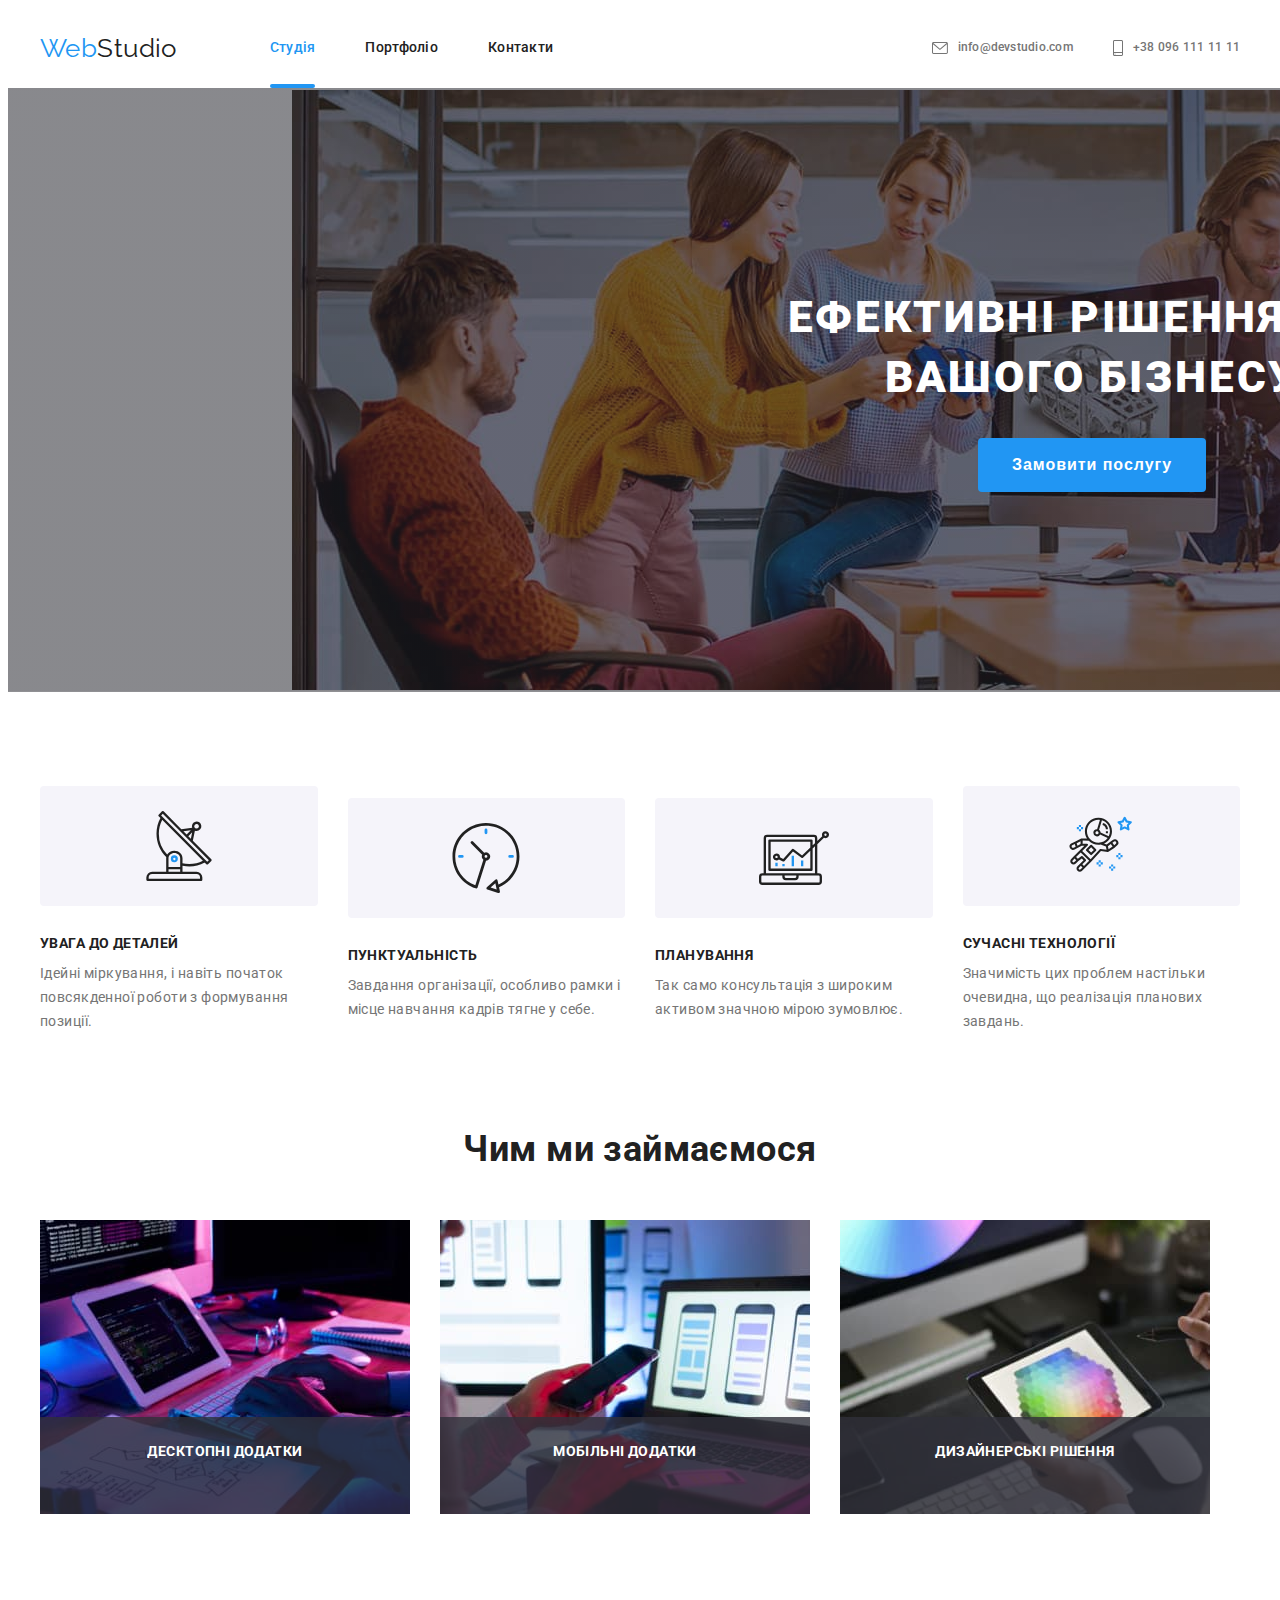
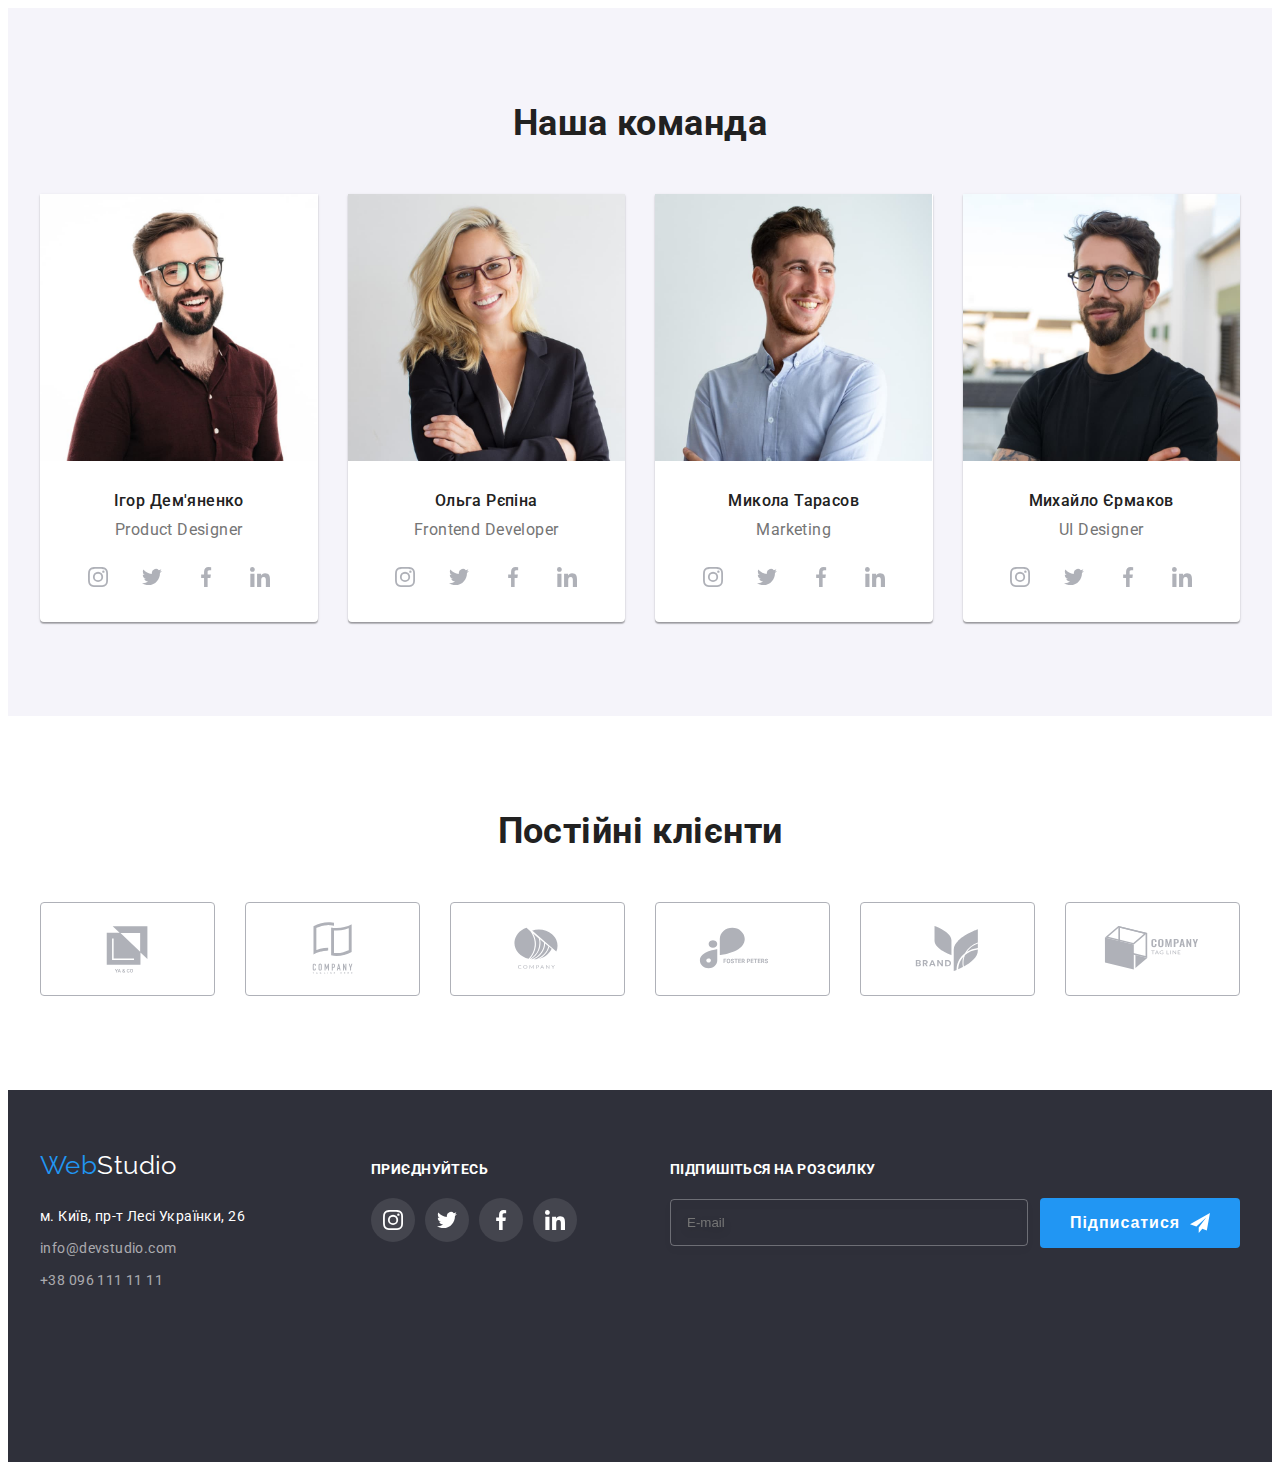
==== commit e68dabc3: "new changes" ====
--- a/index.html
+++ b/index.html
@@ -348,13 +348,13 @@
         </svg>
     </a>
     </li>
-    <li><a class="clients__item">
+    <li><a class="clients__item" href="">
         <svg class="clients__icon" width="106" height="60">
             <use href="./images/sprite.svg#icon-logo4"></use>
         </svg>
     </a>
     </li>
-    <li><a class="clients__item">
+    <li><a class="clients__item" href="">
         <svg class="clients__icon" width="106" height="60">
             <use href="./images/sprite.svg#icon-logo5"></use>
         </svg>
--- a/css/main.min.css
+++ b/css/main.min.css
@@ -1 +1 @@
-img{display:block;max-width:100%;height:auto}.list{list-style:none}.link{text-decoration:none}h1,h2,h3,h4,h5,h6,p,ul{margin-top:0;margin-bottom:0;padding:0}:root{--primary-text-color: #212121;--secondary-text-color: #757575;--accent-color: #2196F3;--accent-color-button: #188CE8;--primaty-white-color: #FFFFFF;--primary-background-color: #fff;--background-color-title: #2F303A;--portfolio-button-color: #F5F4FA;--header-border-color: #ECECEC;--portfolio-border-color: #EEEEEE;--team-soc-link-color: #AFB1B8;--transition-duration: 250ms;--transition-timing-function: cubic-bezier(0.4, 0, 0.2, 1)}body{font-family:"Roboto",sans-serif;font-size:14px;letter-spacing:.03em;color:var(--primary-text-color);background-color:#fff}.section{padding-top:60px;padding-bottom:60px}@media screen and (min-width: 1200px){.section{padding-top:94px;padding-bottom:94px}}.visually-hidden{border:0;clip:rect(0 0 0 0);height:auto;margin:0;overflow:hidden;padding:0;position:absolute;width:1px;white-space:nowrap}.conteiner{width:100%;padding-left:15px;padding-right:15px;margin:0 auto}@media screen and (min-width: 480px){.conteiner{width:480px}}@media screen and (min-width: 768px){.conteiner{width:768px}}@media screen and (min-width: 1200px){.conteiner{width:1200px}}.button{color:var(--primaty-white-color);background-color:var(--accent-color);font-weight:700;font-size:16px;line-height:1.88;letter-spacing:.06em;cursor:pointer;transition:color var(--transition-duration) var(--transition-timing-function)}.button:hover,.button:focus{background-color:var(--accent-color-button)}.logo{font-family:"Raleway",sans-serif;font-size:26px;line-height:1.19;color:var(--accent-color);text-decoration:none}.logo--right{color:var(--primary-text-color)}.header{display:flex;align-items:center}@media screen and (max-width: 768px){.header{height:60px}}.portfolio-header{border-bottom:1px solid var(--header-border-color)}.header .conteiner{display:flex;align-items:center;height:80px}.header-logo{margin-right:88px}@media screen and (min-width: 1200px){.header-logo{margin-right:93px}}.nav__list,.connection__list,.nav{display:flex;align-items:center}@media screen and (max-width: 768px){.nav__list,.connection__list{display:none}}.nav__item:not(:last-child){margin-right:50px}.nav__link{position:relative;display:block;padding-top:32px;padding-bottom:32px;color:var(--primary-text-color);font-size:px;font-weight:500;letter-spacing:.02em;line-height:1.14;transition:color var(--transition-duration) var(--transition-timing-function)}.nav__link:hover,.nav__link:focus{color:var(--accent-color)}.current{color:var(--accent-color)}.current::after{content:"";position:absolute;left:0;bottom:0;display:block;background-color:var(--accent-color);width:100%;height:4px;border-radius:2px}.connection__icon{margin-right:10px;fill:currentColor}@media screen and (min-width: 1200px){.connection__icon{width:16px;height:12px}}@media screen and (min-width: 1200px){.con-icon-smart{width:10px;height:16px}}.connection__link{display:flex;align-items:center;font-size:12px;font-weight:500;letter-spacing:.02em;line-height:1.14;color:var(--secondary-text-color);color:var(--secondary-text-color);transition:color var(--transition-duration) var(--transition-timing-function)}.connection__link:hover,.connection__link:focus{color:var(--accent-color)}@media screen and (min-width: 1200px){.connection__link{padding-top:32px;padding-bottom:32px}}.connection__list{gap:40px;margin-left:auto}@media screen and (max-width: 1200px){.connection__list{flex-direction:column;align-items:baseline;gap:10px}}.menu-open{display:block;width:40px;height:40px;margin-left:auto;border:none;background-color:#fff;cursor:pointer;transition:color var(--transition-duration) var(--transition-timing-function)}.menu-open:hover{color:var(--accent-color)}@media screen and (min-width: 768px){.menu-open{display:none}}.menu-close{display:block;width:40px;height:40px;margin-left:auto;border:none;background-color:#fff;cursor:pointer;transition:color var(--transition-duration) var(--transition-timing-function)}.menu-close:hover{color:var(--accent-color)}.mobile-menu{position:fixed;width:100vw;height:100vh;top:0;left:0;right:0;background-color:#fff;display:none}.mobile-menu .conteiner{display:block;align-items:center}@media screen and (min-width: 768px){.mobile-menu{display:none}}.mobile-menu.is-open{display:block}.mob-menu-content{display:flex;flex-direction:column;justify-content:space-between;height:100vh;padding:10px 15px 48px 40px}.mob-menu-nav-link{font-weight:500;font-size:40px;line-height:calc 1.175;letter-spacing:.02em;color:#212121}.mob-menu-nav-link:focus,.mob-menu-nav-link:hover{color:var(--accent-color)}.current-menu{color:var(--accent-color)}.mob-menu-nav-item:not(:last-child){margin-bottom:32px}.mob-menu-connection-item:not(:last-child){margin-bottom:32px}.mob-menu-connection-link{color:var(--accent-color);font-size:28px;font-weight:500;letter-spacing:.02em;line-height:1.18}@media screen and (min-width: 400px){.mob-menu-connection-link{font-size:34px}}.mob-menu-tel{font-size:24px;font-weight:500;letter-spacing:.02em;line-height:1.16;color:#757575}.mob-menu-soc-link-list{display:flex;margin-top:64px}@media screen and (max-width: 458px){.mob-menu-soc-link-list{flex-wrap:wrap;gap:15px}}.mob-menu-soc-link{font-size:18px;font-weight:500;letter-spacing:1.2;line-height:.02em;color:var(--accent-color)}.mob-menu-soc-link-item:not(:last-child){margin-right:20px;position:relative}.mob-menu-soc-link-item:not(:last-child)::after{position:absolute;content:"";width:1px;height:22px;border:1px solid rgba(33,33,33,.2);right:-10px;bottom:-3px}.hero{width:100%;max-width:1600px;display:flex;align-items:center;background-repeat:no-repeat;background-position:center;margin-left:auto;margin-right:auto;text-align:center;background-size:cover;background-color:#c4c4c4;background-image:linear-gradient(to right, rgba(47, 48, 58, 0.4), rgba(47, 48, 58, 0.4)),url(../images/hero-bg-mob.jpg)}@media(min-device-pixel-ratio: 2),(-webkit-min-device-pixel-ratio: 2),(min-resolution: 192dpi),(min-resolution: 2dppx){.hero{background-image:linear-gradient(to right, rgba(47, 48, 58, 0.4), rgba(47, 48, 58, 0.4)),url(../images/hero-bg-mob-2x.jpg)}}@media screen and (min-width: 480px)and (max-width: 767px){.hero{width:480px;height:400px;padding-top:200px;padding-bottom:200px;background-size:contain;background-image:linear-gradient(to right, rgba(47, 48, 58, 0.4), rgba(47, 48, 58, 0.4)),url(../images/hero-bg-mob.jpg)}}@media screen and (min-width: 480px)and (max-width: 767px)and (min-device-pixel-ratio: 2),screen and (min-width: 480px)and (max-width: 767px)and (-webkit-min-device-pixel-ratio: 2),screen and (min-width: 480px)and (max-width: 767px)and (min-resolution: 192dpi),screen and (min-width: 480px)and (max-width: 767px)and (min-resolution: 2dppx){.hero{background-image:linear-gradient(to right, rgba(47, 48, 58, 0.4), rgba(47, 48, 58, 0.4)),url(../images/hero-bg-mob-2x.jpg)}}@media screen and (min-width: 768px)and (max-width: 1200px){.hero{width:768px;height:400px;background-image:linear-gradient(to right, rgba(47, 48, 58, 0.4), rgba(47, 48, 58, 0.4)),url(../images/hero-bg-tab.jpg)}}@media screen and (min-width: 768px)and (max-width: 1200px)and (min-device-pixel-ratio: 2),screen and (min-width: 768px)and (max-width: 1200px)and (-webkit-min-device-pixel-ratio: 2),screen and (min-width: 768px)and (max-width: 1200px)and (min-resolution: 192dpi),screen and (min-width: 768px)and (max-width: 1200px)and (min-resolution: 2dppx){.hero{background-image:linear-gradient(to right, rgba(47, 48, 58, 0.4), rgba(47, 48, 58, 0.4)),url(../images/hero-bg-tab-2x.jpg)}}@media screen and (min-width: 1200px){.hero{max-width:1600px;height:600px;background-image:linear-gradient(to right, rgba(47, 48, 58, 0.4), rgba(47, 48, 58, 0.4)),url(../images/hero-background.jpg)}}@media screen and (min-width: 1200px)and (min-device-pixel-ratio: 2),screen and (min-width: 1200px)and (-webkit-min-device-pixel-ratio: 2),screen and (min-width: 1200px)and (min-resolution: 192dpi),screen and (min-width: 1200px)and (min-resolution: 2dppx){.hero{background-image:linear-gradient(to right, rgba(47, 48, 58, 0.4), rgba(47, 48, 58, 0.4)),url(../images/hero-background-2x.jpg)}}.hero__title{width:300px;margin-left:auto;margin-right:auto;margin-bottom:30px;color:var(--primaty-white-color);font-weight:900;font-size:20px;line-height:1.62;text-align:center;letter-spacing:.06em}@media screen and (min-width: 480px){.hero__title{width:360px;font-size:26px}}@media screen and (min-width: 1200px){.hero__title{width:696px;font-size:44px;line-height:1.36;text-align:center}}.hero__button{min-width:216px;padding:10px 32px;text-align:center;border-radius:4px;border-color:rgba(0,0,0,0)}.feature__list{display:block}@media screen and (min-width: 768px){.feature__list{display:flex;flex-wrap:wrap;gap:30px}}@media screen and (min-width: 1200px){.feature__list{display:flex;justify-content:center;align-items:center}}.feature__icon{display:flex;justify-content:center;align-items:center;width:100%;height:120px;margin-bottom:30px;background-color:var(--portfolio-button-color);border-radius:4px}.feature__item{width:100%}.feature__item:not(:last-child){margin-bottom:30px}@media screen and (min-width: 768px){.feature__item{flex-basis:calc((100% - 30px)/2)}.feature__item:not(:last-child){margin-bottom:0}}@media screen and (min-width: 1200px){.feature__item{flex-basis:calc((100% - 90px)/4)}}.feature__title{margin-bottom:10px;line-height:1.14;font-size:14px;text-align:center}@media screen and (min-width: 768px){.feature__title{text-align:left}}.feature__text{color:var(--secondary-text-color);line-height:1.71}.works{padding-top:0;display:none}@media screen and (min-width: 1200px){.works{display:block}}.works__title{margin-bottom:50px}.works__title,.team__title,.clients__title{font-size:36px;line-height:1.17;text-align:center}.works__list{display:flex}.works__item:not(:last-child){margin-right:30px}.works__item{position:relative}.works__box-title{position:absolute;bottom:0;left:0;width:370px;height:70px;padding-top:27px;text-align:center;line-height:1.14;font-size:14px;color:var(--primaty-white-color);background-color:rgba(47,48,58,.8)}.team{background-color:var(--portfolio-button-color)}.team__title{font-size:28px;margin-bottom:30px}@media screen and (min-width: 1200px){.team__title{margin-bottom:50px;font-size:36px}}@media screen and (min-width: 768px){.team__list{display:flex;flex-wrap:wrap;gap:30px}}.team__item:not(:last-child){margin-bottom:30px}@media screen and (min-width: 768px){.team__item:not(:last-child){margin-bottom:0px}}.team__item{width:100%;height:auto;background-color:var(--primaty-white-color);box-shadow:0px 1px 3px rgba(0,0,0,.12),0px 1px 1px rgba(0,0,0,.14),0px 2px 1px rgba(0,0,0,.2);border-radius:0px 0px 4px 4px}@media screen and (min-width: 480px){.team__item{width:450px}}@media screen and (min-width: 768px){.team__item{width:354px;flex-basis:calc((100% - 30px)/2)}}@media screen and (min-width: 1200px){.team__item{height:428px;flex-basis:calc((100% - 90px)/4)}}.team__box{padding:24px 12px 24px 12px;align-items:center}@media screen and (min-width: 480px){.team__box{padding:30px 122px 24px 122px}}@media screen and (min-width: 768px){.team__box{padding:30px 74px 24px 74px}}@media screen and (min-width: 1200px){.team__box{padding:30px 32px}}.team__names{margin-bottom:10px;font-weight:500;font-size:16px;line-height:1.19;text-align:center}.team__text{margin-bottom:16px;font-size:16px;line-height:1.19;text-align:center;color:var(--secondary-text-color)}.team__soclist{display:flex;justify-content:center}.team__soclist>li:not(:last-child){margin-right:10px}.team__link:not(:last-child){margin-right:10px}.team__link{display:flex;justify-content:center;align-items:center;width:44px;height:44px;border-radius:50%;justify-content:center;background-color:var(--primaty-white-color);color:var(--team-soc-link-color);transition:color var(--transition-duration) var(--transition-timing-function),background-color var(--transition-duration) var(--transition-timing-function)}.team__link:hover,.team__link:focus{background-color:var(--accent-color);color:var(--primaty-white-color)}.team__icon{fill:currentColor}.clients{text-align:center}.clients__title{margin-bottom:50px}.clients__list{display:flex;flex-wrap:wrap;justify-content:center;gap:30px}.clients__list li{flex-basis:calc((100% - 30px)/2)}@media screen and (min-width: 768px){.clients__list li{flex-basis:calc((100% - 60px)/3)}}@media screen and (min-width: 1200px){.clients__list li{flex-basis:calc((100% - 150px)/6)}}.clients__item{display:flex;justify-content:center;align-items:center;height:92px;border:1px solid #afb1b8;border-radius:4px;justify-content:center;cursor:pointer;color:var(--team-soc-link-color);transition:color var(--transition-duration) var(--transition-timing-function),border-color var(--transition-duration) var(--transition-timing-function)}.clients__item:hover,.clients__item:focus{border-color:var(--accent-color);color:var(--accent-color)}.clients__icon{fill:currentColor}.clients__icon:hover,.clients__icon:focus{fill:var(--accent-color)}.footer{padding-top:60px;padding-bottom:60px;background-color:var(--background-color-title);height:603px}@media screen and (min-width: 768px){.footer{height:463px}}@media screen and (min-width: 1200px){.footer{height:252px}}.footer .conteiner{display:flex;justify-content:center;align-items:center}@media screen and (max-width: 767px){.footer .conteiner{flex-direction:column}}@media screen and (min-width: 768px){.footer .conteiner{flex-wrap:wrap;justify-content:space-around;align-items:baseline;row-gap:60px}}@media screen and (min-width: 1200px){.footer .conteiner{align-items:baseline;flex-direction:row;flex-wrap:nowrap}}.adress-conteiner{display:flex;flex-direction:column;justify-content:center;align-items:center;gap:24px}@media screen and (min-width: 768px){.adress-conteiner{width:232px}}@media screen and (min-width: 1200px){.adress-conteiner{width:100%;align-items:flex-start}}.adress{display:flex;flex-direction:column;gap:8px;font-style:normal;text-align:center}@media screen and (min-width: 1200px){.adress{justify-content:center;text-align:left}}.footer .logo-right{color:var(--primaty-white-color)}.adress__text{line-height:1.71;color:var(--primaty-white-color)}.adress__list{display:flex;flex-direction:column;gap:8px}.adress__link{line-height:1.71;color:rgba(255,255,255,.6);transition:color var(--transition-duration) var(--transition-timing-function)}.adress__link:hover,.adress__link:focus{color:var(--accent-color)}.join{width:206px;height:80px;color:var(--accent-color-button);margin-top:60px;margin-bottom:60px;text-align:center}@media screen and (min-width: 768px){.join{margin-top:0px;margin-bottom:0px}}@media screen and (min-width: 1200px){.join{justify-content:center;text-align:left;margin-right:93px;margin-top:0px;margin-bottom:0px}}.join__text,.subscribe__text{margin-bottom:20px;font-weight:700;font-size:14px;line-height:1.14;letter-spacing:.03em;text-transform:uppercase;color:var(--primaty-white-color)}.join__list{display:flex;justify-content:center}.join__list>li:not(:last-child){margin-right:10px}.join__link:not(:last-child){margin-right:10px}.join__link{display:flex;justify-content:center;align-items:center;width:44px;height:44px;border-radius:50%;justify-content:center;background-color:rgba(255,255,255,.1);color:var(--primaty-white-color);fill:var(--primaty-white-color);transition:background-color var(--transition-duration) var(--transition-timing-function)}.join__link:hover,.join__link:focus{background-color:var(--accent-color);fill:var(--primaty-white-color)}.subscribe{width:100%;display:flex;align-items:center;flex-direction:column}@media screen and (min-width: 1200px){.subscribe{width:570px;justify-content:center;align-items:baseline}}.subscribe__form{width:100%;display:flex;flex-direction:column;align-items:center;gap:20px}@media screen and (min-width: 1200px){.subscribe__form{justify-content:center;text-align:left;flex-direction:row;gap:12px}}.subscribe__input{width:100%;height:100%;color:#fff;background-color:rgba(0,0,0,0);border:1px solid rgba(255,255,255,.3);filter:drop-shadow(0px 4px 4px rgba(0, 0, 0, 0.15));border-radius:4px;padding:15px 16px;outline:none}@media screen and (min-width: 768px){.subscribe__input{width:450px}}@media screen and (min-width: 1200px){.subscribe__input{width:358px;height:100%;margin-bottom:0px}}.subscribe__button{width:200px;height:50px;padding:10px 28px;font-weight:700;font-size:16px;line-height:1.88;display:flex;align-items:center;text-align:center;letter-spacing:.06em;color:var(--primaty-white-color);background-color:var(--accent-color);border-color:rgba(0,0,0,0);border-radius:4px}.subscribe__icon{fill:currentColor;margin-left:10px}.backdrop{position:fixed;top:0;left:0;width:100%;height:100%;background-color:rgba(0,0,0,.2);opacity:1;transition:opacity var(--transition-duration) var(--transition-timing-function)}.backdrop.is-hidden{opacity:0;pointer-events:none}.modal{position:absolute;top:50%;left:50%;z-index:1;transform:translate(-50%, -50%);transition:transform var(--transition-duration) var(--transition-timing-function);width:100%;margin-right:15px;padding:40px;background-color:var(--primaty-white-color);box-shadow:0px 1px 3px rgba(0,0,0,.12),0px 1px 1px rgba(0,0,0,.14),0px 2px 1px rgba(0,0,0,.2);border-radius:4px}@media screen and (min-width: 480px){.modal{width:450px;height:609px}}@media screen and (min-width: 1200px){.modal{width:528px;height:581px}}.backdrop.is-hidden .modal{transform:translate(-50%, -50%) scale(0.5)}.modal__button{position:absolute;top:8px;right:8px;display:flex;justify-content:center;align-items:center;width:30px;height:30px;color:#188ce8;background-color:var(--primaty-white-color);border:1px solid rgba(0,0,0,.1);border-radius:50%;transition:fill var(--transition-duration) var(--transition-timing-function);cursor:pointer}.modal__button:focus,.modal__button:hover{fill:var(--accent-color-button)}.modal__heading{font-weight:700;font-size:20px;line-height:1.15;text-align:center;margin-bottom:12px}.modal__input-group:not(:last-child){margin-bottom:10px}.modal__icon-wrapper{position:relative;margin-top:4px}.modal__icon{position:absolute;top:11px;left:12px;transition:fill var(--transition-duration) var(--transition-timing-function)}.modal__input{width:100%;height:40px;padding-left:40px;border:1px solid rgba(33,33,33,.2);border-radius:4px;transition:border-color var(--transition-duration) var(--transition-timing-function)}.modal__input:hover,.modal__input:focus{border-color:var(--accent-color);outline:none}@media screen and (min-width: 480px){.modal__input{width:370px}}@media screen and (min-width: 1200px){.modal__input{width:448px}}.modal__input:hover+svg,.modal__input:focus+svg{fill:var(--accent-color)}.modal label{font-size:12px;line-height:1.17;letter-spacing:.01em;color:#757575}.modal__coment{width:100%;height:120px;margin-top:4px;padding:12px 16px;border:1px solid rgba(33,33,33,.2);border-radius:4px;transition:border-color var(--transition-duration) var(--transition-timing-function);resize:none}.modal__coment:hover,.modal__coment:focus,.modal__coment:focus-within{border-color:var(--accent-color);outline:none}.modal__coment::-moz-placeholder{font-size:12px;line-height:14px;letter-spacing:.01em;color:rgba(117,117,117,.5)}.modal__coment:-ms-input-placeholder{font-size:12px;line-height:14px;letter-spacing:.01em;color:rgba(117,117,117,.5)}.modal__coment::placeholder{font-size:12px;line-height:14px;letter-spacing:.01em;color:rgba(117,117,117,.5)}.checkbox__input:checked+label::before{display:flex;content:"";background-color:var(--accent-color);border-color:rgba(0,0,0,0);background-image:url(../images/check-mark.svg);background-repeat:no-repeat;background-position:center}.modal__input-group .checkbox__rules{display:flex;align-items:center;justify-content:center;cursor:pointer;font-size:12px;line-height:1.16;letter-spacing:.03em}@media screen and (max-width: 440px){.modal__input-group .checkbox__rules{font-size:7px}}@media screen and (min-width: 1200px){.modal__input-group .checkbox__rules{font-size:14px;line-height:1.7}}.modal__input-group:nth-child(4){margin-bottom:20px}.checkbox__rules::before{content:"";width:16px;height:15px;border:2px solid var(--primary-text-color);border-radius:2px;margin-right:8px}.modal__conditions{color:var(--accent-color);margin-left:5px}.modal__send{margin:0 auto;display:block;width:200px;height:50px;border-radius:4px;border-color:rgba(0,0,0,0);transition:background-color var(--transition-duration) var(--transition-timing-function)}.modal__send:hover,.modal__send:focus{background-color:var(--accent-color-button);box-shadow:0px 4px 4px rgba(0,0,0,.15)}@media screen and (min-width: 480px){.modal__send{position:absolute;left:50%;right:50%;bottom:18px;transform:translate(-50%, -50%);z-index:1}}.portfolio-btn__list{display:flex;flex-wrap:wrap;justify-content:start;row-gap:15px;margin-bottom:40px}@media screen and (min-width: 768px){.portfolio-btn__list{display:flex;justify-content:center;margin-bottom:30px}}@media screen and (min-width: 1200px){.portfolio-btn__list{margin-bottom:50px}}.portfolio-btn__item:not(:last-child){margin-right:8px}.portfolio-btn__button{padding:6px 22px;border-radius:4px;border-color:rgba(0,0,0,0);font-family:inherit;font-weight:500;font-size:16px;line-height:1.62;background-color:var(--portfolio-button-color);color:var(--primary-text-color);transition:color var(--transition-duration) var(--transition-timing-function),background-color var(--transition-duration) var(--transition-timing-function),box-shadow var(--transition-duration) var(--transition-timing-function)}.portfolio-btn__button:hover,.portfolio-btn__button:focus{color:var(--primaty-white-color);background-color:var(--accent-color);box-shadow:0px 3px 1px rgba(0,0,0,.1),0px 1px 2px rgba(0,0,0,.08),0px 2px 2px rgba(0,0,0,.12)}.portfolio__list{display:block}@media screen and (min-width: 768px){.portfolio__list{display:flex;flex-wrap:wrap;gap:30px}}@media screen and (min-width: 1200px){.portfolio__list{display:flex;flex-wrap:wrap;gap:30px}}@media screen and (min-width: 768px){.portfolio__list .item{flex-basis:calc((100% - 30px)/2)}}@media screen and (min-width: 1200px){.portfolio__list .item{flex-basis:calc((100% - 60px)/3)}}.portfolio__list .item:not(:last-child){margin-bottom:30px}@media screen and (min-width: 768px){.portfolio__list .item:not(:last-child){margin-bottom:0px}}.portfolio__link{height:100%;display:flex;flex-direction:column;transition:box-shadow var(--transition-duration) var(--transition-timing-function)}.portfolio__link:hover,.portfolio__link:focus{box-shadow:0px 4px 4px rgba(0,0,0,.25)}.portfolio__link:hover .overlay-description,.portfolio__link:focus .overlay-description{transform:translateY(0)}.portfolio__overlay{position:relative;overflow:hidden}.overlay-description{position:absolute;width:100%;height:100%;top:0;left:0;padding:63px 24px;transform:translateY(100%);transition-property:transform;transition-duration:var(--transition-duration);transition-timing-function:var(--transition-timing-function);font-size:18px;line-height:1.56;color:var(--primaty-white-color);background-color:rgba(33,150,243,.9)}.portfolio__work-box{flex-grow:1;border-right:1px solid var(--portfolio-border-color);border-bottom:1px solid var(--portfolio-border-color);border-left:1px solid var(--portfolio-border-color);padding:20px 24px}.portfolio__title{margin-bottom:4px;color:var(--primary-text-color);font-size:18px;line-height:2;letter-spacing:.06em}.portfolio__text{font-size:16px;line-height:1.88;color:var(--secondary-text-color)}/*# sourceMappingURL=main.min.css.map */+img{display:block;max-width:100%;height:auto}.list{list-style:none}.link{text-decoration:none}h1,h2,h3,h4,h5,h6,p,ul{margin-top:0;margin-bottom:0;padding:0}:root{--primary-text-color: #212121;--secondary-text-color: #757575;--accent-color: #2196F3;--accent-color-button: #188CE8;--primaty-white-color: #FFFFFF;--primary-background-color: #fff;--background-color-title: #2F303A;--portfolio-button-color: #F5F4FA;--header-border-color: #ECECEC;--portfolio-border-color: #EEEEEE;--team-soc-link-color: #AFB1B8;--transition-duration: 250ms;--transition-timing-function: cubic-bezier(0.4, 0, 0.2, 1)}body{font-family:"Roboto",sans-serif;font-size:14px;letter-spacing:.03em;color:var(--primary-text-color);background-color:#fff}.section{padding-top:60px;padding-bottom:60px}@media screen and (min-width: 1200px){.section{padding-top:94px;padding-bottom:94px}}.visually-hidden{border:0;clip:rect(0 0 0 0);height:auto;margin:0;overflow:hidden;padding:0;position:absolute;width:1px;white-space:nowrap}.conteiner{width:100%;padding-left:15px;padding-right:15px;margin:0 auto}@media screen and (min-width: 480px){.conteiner{width:480px}}@media screen and (min-width: 768px){.conteiner{width:768px}}@media screen and (min-width: 1200px){.conteiner{width:1200px}}.button{color:var(--primaty-white-color);background-color:var(--accent-color);font-weight:700;font-size:16px;line-height:1.88;letter-spacing:.06em;cursor:pointer;transition:color var(--transition-duration) var(--transition-timing-function)}.button:hover,.button:focus{background-color:var(--accent-color-button)}.logo{font-family:"Raleway",sans-serif;font-size:26px;line-height:1.19;color:var(--accent-color);text-decoration:none}.logo--right{color:var(--primary-text-color)}.header{display:flex;align-items:center}.portfolio-header{border-bottom:1px solid var(--header-border-color)}.header .conteiner{display:flex;align-items:center}@media screen and (max-width: 768px){.header .conteiner{padding-top:16px;padding-bottom:16px}}@media screen and (min-width: 768px){.header-logo{margin-right:88px}}@media screen and (min-width: 1200px){.header-logo{margin-right:93px}}.nav__list,.connection__list,.nav{display:flex;align-items:center}@media screen and (max-width: 768px){.nav__list,.connection__list{display:none}}.nav__item:not(:last-child){margin-right:50px}.nav__link{position:relative;display:block;padding-top:32px;padding-bottom:32px;color:var(--primary-text-color);font-size:px;font-weight:500;letter-spacing:.02em;line-height:1.14;transition:color var(--transition-duration) var(--transition-timing-function)}.nav__link:hover,.nav__link:focus{color:var(--accent-color)}.current{color:var(--accent-color)}.current::after{content:"";position:absolute;left:0;bottom:0;display:block;background-color:var(--accent-color);width:100%;height:4px;border-radius:2px}.connection__icon{margin-right:10px;fill:currentColor}@media screen and (min-width: 1200px){.connection__icon{width:16px;height:12px}}@media screen and (min-width: 1200px){.con-icon-smart{width:10px;height:16px}}.connection__link{display:flex;align-items:center;font-size:12px;font-weight:500;letter-spacing:.02em;line-height:1.14;color:var(--secondary-text-color);color:var(--secondary-text-color);transition:color var(--transition-duration) var(--transition-timing-function)}.connection__link:hover,.connection__link:focus{color:var(--accent-color)}@media screen and (min-width: 1200px){.connection__link{padding-top:32px;padding-bottom:32px}}.connection__list{gap:40px;margin-left:auto}@media screen and (max-width: 1200px){.connection__list{flex-direction:column;align-items:baseline;gap:10px}}.menu-open{display:block;width:40px;height:40px;margin-left:auto;border:none;background-color:#fff;cursor:pointer;transition:color var(--transition-duration) var(--transition-timing-function)}.menu-open:hover{color:var(--accent-color)}@media screen and (min-width: 768px){.menu-open{display:none}}.menu-close{display:block;width:40px;height:40px;margin-left:auto;border:none;background-color:#fff;cursor:pointer;transition:color var(--transition-duration) var(--transition-timing-function)}.menu-close:hover{color:var(--accent-color)}.mobile-menu{position:fixed;width:100vw;height:100vh;top:0;left:0;right:0;background-color:#fff;display:none}.mobile-menu .conteiner{display:block;align-items:center}@media screen and (min-width: 768px){.mobile-menu{display:none}}.mobile-menu.is-open{display:block}.mob-menu-content{display:flex;flex-direction:column;justify-content:space-between;height:100vh;padding:10px 15px 48px 40px}.mob-menu-nav-link{font-weight:500;font-size:40px;line-height:calc 1.175;letter-spacing:.02em;color:#212121}.mob-menu-nav-link:focus,.mob-menu-nav-link:hover{color:var(--accent-color)}.current-menu{color:var(--accent-color)}.mob-menu-nav-item:not(:last-child){margin-bottom:32px}.mob-menu-connection-item:not(:last-child){margin-bottom:32px}.mob-menu-connection-link{color:var(--accent-color);font-size:28px;font-weight:500;letter-spacing:.02em;line-height:1.18}@media screen and (min-width: 400px){.mob-menu-connection-link{font-size:34px}}.mob-menu-tel{font-size:24px;font-weight:500;letter-spacing:.02em;line-height:1.16;color:#757575}.mob-menu-soc-link-list{display:flex;margin-top:64px}@media screen and (max-width: 458px){.mob-menu-soc-link-list{flex-wrap:wrap;gap:15px}}.mob-menu-soc-link{font-size:18px;font-weight:500;letter-spacing:1.2;line-height:.02em;color:var(--accent-color)}.mob-menu-soc-link-item:not(:last-child){margin-right:20px;position:relative}.mob-menu-soc-link-item:not(:last-child)::after{position:absolute;content:"";width:1px;height:22px;border:1px solid rgba(33,33,33,.2);right:-10px;bottom:-3px}.hero{width:100%;max-width:1600px;display:flex;align-items:center;background-repeat:no-repeat;background-position:center;margin-left:auto;margin-right:auto;text-align:center;justify-content:center;background-color:#c4c4c4;background-image:linear-gradient(to right, rgba(47, 48, 58, 0.4), rgba(47, 48, 58, 0.4)),url(../images/hero-bg-mob.jpg)}@media(min-device-pixel-ratio: 2),(-webkit-min-device-pixel-ratio: 2),(min-resolution: 192dpi),(min-resolution: 2dppx){.hero{background-image:linear-gradient(to right, rgba(47, 48, 58, 0.4), rgba(47, 48, 58, 0.4)),url(../images/hero-bg-mob-2x.jpg)}}@media screen and (min-width: 480px)and (max-width: 767px){.hero{width:480px;padding:118px 60px;background-image:linear-gradient(to right, rgba(47, 48, 58, 0.4), rgba(47, 48, 58, 0.4)),url(../images/hero-bg-mob.jpg)}}@media screen and (min-width: 480px)and (max-width: 767px)and (min-device-pixel-ratio: 2),screen and (min-width: 480px)and (max-width: 767px)and (-webkit-min-device-pixel-ratio: 2),screen and (min-width: 480px)and (max-width: 767px)and (min-resolution: 192dpi),screen and (min-width: 480px)and (max-width: 767px)and (min-resolution: 2dppx){.hero{background-image:linear-gradient(to right, rgba(47, 48, 58, 0.4), rgba(47, 48, 58, 0.4)),url(../images/hero-bg-mob-2x.jpg)}}@media screen and (min-width: 768px)and (max-width: 1200px){.hero{width:768px;padding:118px 200px;background-image:linear-gradient(to right, rgba(47, 48, 58, 0.4), rgba(47, 48, 58, 0.4)),url(../images/hero-bg-tab.jpg)}}@media screen and (min-width: 768px)and (max-width: 1200px)and (min-device-pixel-ratio: 2),screen and (min-width: 768px)and (max-width: 1200px)and (-webkit-min-device-pixel-ratio: 2),screen and (min-width: 768px)and (max-width: 1200px)and (min-resolution: 192dpi),screen and (min-width: 768px)and (max-width: 1200px)and (min-resolution: 2dppx){.hero{background-image:linear-gradient(to right, rgba(47, 48, 58, 0.4), rgba(47, 48, 58, 0.4)),url(../images/hero-bg-tab-2x.jpg)}}@media screen and (min-width: 1200px){.hero{max-width:1600px;padding:200px 452px;background-image:linear-gradient(to right, rgba(47, 48, 58, 0.4), rgba(47, 48, 58, 0.4)),url(../images/hero-background.jpg)}}@media screen and (min-width: 1200px)and (min-device-pixel-ratio: 2),screen and (min-width: 1200px)and (-webkit-min-device-pixel-ratio: 2),screen and (min-width: 1200px)and (min-resolution: 192dpi),screen and (min-width: 1200px)and (min-resolution: 2dppx){.hero{background-image:linear-gradient(to right, rgba(47, 48, 58, 0.4), rgba(47, 48, 58, 0.4)),url(../images/hero-background-2x.jpg)}}@media screen and (min-width: 480px){.section .hero{padding:58px 0px}}.hero__title{width:300px;margin-left:auto;margin-right:auto;margin-bottom:30px;color:var(--primaty-white-color);font-weight:900;font-size:20px;line-height:1.62;text-align:center;letter-spacing:.06em}@media screen and (min-width: 480px){.hero__title{width:360px;font-size:26px}}@media screen and (min-width: 1200px){.hero__title{width:696px;font-size:44px;line-height:1.36;text-align:center}}.hero__button{min-width:216px;padding:10px 32px;text-align:center;border-radius:4px;border-color:rgba(0,0,0,0)}.feature__list{display:block}@media screen and (min-width: 768px){.feature__list{display:flex;flex-wrap:wrap;gap:30px}}@media screen and (min-width: 1200px){.feature__list{display:flex;justify-content:center;align-items:center}}.feature__icon{display:flex;justify-content:center;align-items:center;width:100%;height:120px;margin-bottom:30px;background-color:var(--portfolio-button-color);border-radius:4px}.feature__item{width:100%}.feature__item:not(:last-child){margin-bottom:30px}@media screen and (min-width: 768px){.feature__item{flex-basis:calc((100% - 30px)/2)}.feature__item:not(:last-child){margin-bottom:0}}@media screen and (min-width: 1200px){.feature__item{flex-basis:calc((100% - 90px)/4)}}.feature__title{margin-bottom:10px;line-height:1.14;font-size:14px;text-align:center}@media screen and (min-width: 768px){.feature__title{text-align:left}}.feature__text{color:var(--secondary-text-color);line-height:1.71}.works{padding-top:0;display:none}@media screen and (min-width: 1200px){.works{display:block}}.works__title{margin-bottom:50px}.works__title,.team__title,.clients__title{font-size:36px;line-height:1.17;text-align:center}.works__list{display:flex}.works__item:not(:last-child){margin-right:30px}.works__item{position:relative}.works__box-title{position:absolute;bottom:0;left:0;width:370px;height:70px;padding-top:27px;text-align:center;line-height:1.14;font-size:14px;color:var(--primaty-white-color);background-color:rgba(47,48,58,.8)}.team{background-color:var(--portfolio-button-color)}.team__title{font-size:28px;margin-bottom:30px}@media screen and (min-width: 1200px){.team__title{margin-bottom:50px;font-size:36px}}@media screen and (min-width: 768px){.team__list{display:flex;flex-wrap:wrap;gap:30px}}.team__item:not(:last-child){margin-bottom:30px}@media screen and (min-width: 768px){.team__item:not(:last-child){margin-bottom:0px}}.team__item{width:100%;height:auto;background-color:var(--primaty-white-color);box-shadow:0px 1px 3px rgba(0,0,0,.12),0px 1px 1px rgba(0,0,0,.14),0px 2px 1px rgba(0,0,0,.2);border-radius:0px 0px 4px 4px}@media screen and (min-width: 480px){.team__item{width:450px}}@media screen and (min-width: 768px){.team__item{width:354px;flex-basis:calc((100% - 30px)/2)}}@media screen and (min-width: 1200px){.team__item{height:428px;flex-basis:calc((100% - 90px)/4)}}.team__box{padding:24px 12px 24px 12px;align-items:center}@media screen and (min-width: 480px){.team__box{padding:30px 122px 24px 122px}}@media screen and (min-width: 768px){.team__box{padding:30px 74px 24px 74px}}@media screen and (min-width: 1200px){.team__box{padding:30px 32px}}.team__names{margin-bottom:10px;font-weight:500;font-size:16px;line-height:1.19;text-align:center}.team__text{margin-bottom:16px;font-size:16px;line-height:1.19;text-align:center;color:var(--secondary-text-color)}.team__soclist{display:flex;justify-content:center}.team__soclist>li:not(:last-child){margin-right:10px}.team__link:not(:last-child){margin-right:10px}.team__link{display:flex;justify-content:center;align-items:center;width:44px;height:44px;border-radius:50%;justify-content:center;background-color:var(--primaty-white-color);color:var(--team-soc-link-color);transition:color var(--transition-duration) var(--transition-timing-function),background-color var(--transition-duration) var(--transition-timing-function)}.team__link:hover,.team__link:focus{background-color:var(--accent-color);color:var(--primaty-white-color)}.team__icon{fill:currentColor}.clients{text-align:center}.clients__title{margin-bottom:50px}.clients__list{display:flex;flex-wrap:wrap;justify-content:center;gap:30px}.clients__list li{flex-basis:calc((100% - 30px)/2)}@media screen and (min-width: 768px){.clients__list li{flex-basis:calc((100% - 60px)/3)}}@media screen and (min-width: 1200px){.clients__list li{flex-basis:calc((100% - 150px)/6)}}.clients__item{display:flex;justify-content:center;align-items:center;height:92px;border:1px solid #afb1b8;border-radius:4px;justify-content:center;cursor:pointer;color:var(--team-soc-link-color);transition:color var(--transition-duration) var(--transition-timing-function),border-color var(--transition-duration) var(--transition-timing-function)}.clients__item:hover,.clients__item:focus{border-color:var(--accent-color);color:var(--accent-color)}.clients__icon{fill:currentColor}.clients__icon:hover,.clients__icon:focus{fill:var(--accent-color)}.footer{padding-top:60px;padding-bottom:60px;background-color:var(--background-color-title);height:603px}@media screen and (min-width: 768px){.footer{height:463px}}@media screen and (min-width: 1200px){.footer{height:252px}}.footer .conteiner{display:flex;justify-content:center;align-items:center}@media screen and (max-width: 767px){.footer .conteiner{flex-direction:column}}@media screen and (min-width: 768px){.footer .conteiner{flex-wrap:wrap;justify-content:space-around;align-items:baseline;row-gap:60px}}@media screen and (min-width: 1200px){.footer .conteiner{align-items:baseline;flex-direction:row;flex-wrap:nowrap}}.adress-conteiner{display:flex;flex-direction:column;justify-content:center;align-items:center;gap:24px}@media screen and (min-width: 768px){.adress-conteiner{width:232px}}@media screen and (min-width: 1200px){.adress-conteiner{width:100%;align-items:flex-start}}.adress{display:flex;flex-direction:column;gap:8px;font-style:normal;text-align:center}@media screen and (min-width: 1200px){.adress{justify-content:center;text-align:left}}.footer .logo-right{color:var(--primaty-white-color)}.adress__text{line-height:1.71;color:var(--primaty-white-color)}.adress__list{display:flex;flex-direction:column;gap:8px}.adress__link{line-height:1.71;color:rgba(255,255,255,.6);transition:color var(--transition-duration) var(--transition-timing-function)}.adress__link:hover,.adress__link:focus{color:var(--accent-color)}.join{width:206px;height:80px;color:var(--accent-color-button);margin-top:60px;margin-bottom:60px;text-align:center}@media screen and (min-width: 768px){.join{margin-top:0px;margin-bottom:0px}}@media screen and (min-width: 1200px){.join{justify-content:center;text-align:left;margin-right:93px;margin-top:0px;margin-bottom:0px}}.join__text,.subscribe__text{margin-bottom:20px;font-weight:700;font-size:14px;line-height:1.14;letter-spacing:.03em;text-transform:uppercase;color:var(--primaty-white-color)}.join__list{display:flex;justify-content:center}.join__list>li:not(:last-child){margin-right:10px}.join__link:not(:last-child){margin-right:10px}.join__link{display:flex;justify-content:center;align-items:center;width:44px;height:44px;border-radius:50%;justify-content:center;background-color:rgba(255,255,255,.1);color:var(--primaty-white-color);fill:var(--primaty-white-color);transition:background-color var(--transition-duration) var(--transition-timing-function)}.join__link:hover,.join__link:focus{background-color:var(--accent-color);fill:var(--primaty-white-color)}.subscribe{width:100%;display:flex;align-items:center;flex-direction:column}@media screen and (min-width: 1200px){.subscribe{width:570px;justify-content:center;align-items:baseline}}.subscribe__form{width:100%;display:flex;flex-direction:column;align-items:center;gap:20px}@media screen and (min-width: 1200px){.subscribe__form{justify-content:center;text-align:left;flex-direction:row;gap:12px}}.subscribe__input{width:100%;height:100%;color:#fff;background-color:rgba(0,0,0,0);border:1px solid rgba(255,255,255,.3);filter:drop-shadow(0px 4px 4px rgba(0, 0, 0, 0.15));border-radius:4px;padding:15px 16px;outline:none}@media screen and (min-width: 768px){.subscribe__input{width:450px}}@media screen and (min-width: 1200px){.subscribe__input{width:358px;height:100%;margin-bottom:0px}}.subscribe__button{width:200px;height:50px;padding:10px 28px;font-weight:700;font-size:16px;line-height:1.88;display:flex;align-items:center;text-align:center;letter-spacing:.06em;color:var(--primaty-white-color);background-color:var(--accent-color);border-color:rgba(0,0,0,0);border-radius:4px}.subscribe__icon{fill:currentColor;margin-left:10px}.backdrop{position:fixed;top:0;left:0;width:100%;height:100%;background-color:rgba(0,0,0,.2);opacity:1;transition:opacity var(--transition-duration) var(--transition-timing-function)}.backdrop.is-hidden{opacity:0;pointer-events:none}.modal{position:absolute;top:50%;left:50%;z-index:1;transform:translate(-50%, -50%);transition:transform var(--transition-duration) var(--transition-timing-function);width:100%;margin-right:15px;padding:40px;background-color:var(--primaty-white-color);box-shadow:0px 1px 3px rgba(0,0,0,.12),0px 1px 1px rgba(0,0,0,.14),0px 2px 1px rgba(0,0,0,.2);border-radius:4px}@media screen and (min-width: 480px){.modal{width:450px;height:609px}}@media screen and (min-width: 1200px){.modal{width:528px;height:581px}}.backdrop.is-hidden .modal{transform:translate(-50%, -50%) scale(0.5)}.modal__button{position:absolute;top:8px;right:8px;display:flex;justify-content:center;align-items:center;width:30px;height:30px;color:#188ce8;background-color:var(--primaty-white-color);border:1px solid rgba(0,0,0,.1);border-radius:50%;transition:fill var(--transition-duration) var(--transition-timing-function);cursor:pointer}.modal__button:focus,.modal__button:hover{fill:var(--accent-color-button)}.modal__heading{font-weight:700;font-size:20px;line-height:1.15;text-align:center;margin-bottom:12px}.modal__input-group:not(:last-child){margin-bottom:10px}.modal__icon-wrapper{position:relative;margin-top:4px}.modal__icon{position:absolute;top:11px;left:12px;transition:fill var(--transition-duration) var(--transition-timing-function)}.modal__input{width:100%;height:40px;padding-left:40px;border:1px solid rgba(33,33,33,.2);border-radius:4px;transition:border-color var(--transition-duration) var(--transition-timing-function)}.modal__input:hover,.modal__input:focus{border-color:var(--accent-color);outline:none}@media screen and (min-width: 480px){.modal__input{width:370px}}@media screen and (min-width: 1200px){.modal__input{width:448px}}.modal__input:hover+svg,.modal__input:focus+svg{fill:var(--accent-color)}.modal label{font-size:12px;line-height:1.17;letter-spacing:.01em;color:#757575}.modal__coment{width:100%;height:120px;margin-top:4px;padding:12px 16px;border:1px solid rgba(33,33,33,.2);border-radius:4px;transition:border-color var(--transition-duration) var(--transition-timing-function);resize:none}.modal__coment:hover,.modal__coment:focus,.modal__coment:focus-within{border-color:var(--accent-color);outline:none}.modal__coment::-moz-placeholder{font-size:12px;line-height:14px;letter-spacing:.01em;color:rgba(117,117,117,.5)}.modal__coment:-ms-input-placeholder{font-size:12px;line-height:14px;letter-spacing:.01em;color:rgba(117,117,117,.5)}.modal__coment::placeholder{font-size:12px;line-height:14px;letter-spacing:.01em;color:rgba(117,117,117,.5)}.checkbox__input:checked+label::before{display:flex;content:"";background-color:var(--accent-color);border-color:rgba(0,0,0,0);background-image:url(../images/check-mark.svg);background-repeat:no-repeat;background-position:center}.modal__input-group .checkbox__rules{display:flex;align-items:center;justify-content:center;cursor:pointer;font-size:12px;line-height:1.16;letter-spacing:.03em}@media screen and (max-width: 435px){.modal__input-group .checkbox__rules{flex-wrap:wrap}}@media screen and (min-width: 1200px){.modal__input-group .checkbox__rules{font-size:14px;line-height:1.7}}.modal__input-group:nth-child(4){margin-bottom:20px}.checkbox__rules::before{content:"";width:16px;height:15px;border:2px solid var(--primary-text-color);border-radius:2px;margin-right:8px}.modal__conditions{color:var(--accent-color);margin-left:5px}.modal__send{margin:0 auto;display:block;width:200px;margin-top:30px;height:50px;border-radius:4px;border-color:rgba(0,0,0,0);transition:background-color var(--transition-duration) var(--transition-timing-function)}.modal__send:hover,.modal__send:focus{background-color:var(--accent-color-button);box-shadow:0px 4px 4px rgba(0,0,0,.15)}@media screen and (min-width: 480px){.modal__send{position:absolute;left:50%;right:50%;bottom:18px;transform:translate(-50%, -50%);z-index:1}}.portfolio-btn__list{display:flex;flex-wrap:wrap;justify-content:start;row-gap:15px;margin-bottom:40px}@media screen and (min-width: 768px){.portfolio-btn__list{display:flex;justify-content:center;margin-bottom:30px}}@media screen and (min-width: 1200px){.portfolio-btn__list{margin-bottom:50px}}.portfolio-btn__item:not(:last-child){margin-right:8px}.portfolio-btn__button{padding:6px 22px;border-radius:4px;border-color:rgba(0,0,0,0);font-family:inherit;font-weight:500;font-size:16px;line-height:1.62;background-color:var(--portfolio-button-color);color:var(--primary-text-color);transition:color var(--transition-duration) var(--transition-timing-function),background-color var(--transition-duration) var(--transition-timing-function),box-shadow var(--transition-duration) var(--transition-timing-function)}.portfolio-btn__button:hover,.portfolio-btn__button:focus{color:var(--primaty-white-color);background-color:var(--accent-color);box-shadow:0px 3px 1px rgba(0,0,0,.1),0px 1px 2px rgba(0,0,0,.08),0px 2px 2px rgba(0,0,0,.12)}.portfolio__list{display:block}@media screen and (min-width: 768px){.portfolio__list{display:flex;flex-wrap:wrap;gap:30px}}@media screen and (min-width: 1200px){.portfolio__list{display:flex;flex-wrap:wrap;gap:30px}}@media screen and (min-width: 768px){.portfolio__list .item{flex-basis:calc((100% - 30px)/2)}}@media screen and (min-width: 1200px){.portfolio__list .item{flex-basis:calc((100% - 60px)/3)}}.portfolio__list .item:not(:last-child){margin-bottom:30px}@media screen and (min-width: 768px){.portfolio__list .item:not(:last-child){margin-bottom:0px}}.portfolio__link{height:100%;display:flex;flex-direction:column;transition:box-shadow var(--transition-duration) var(--transition-timing-function)}.portfolio__link:hover,.portfolio__link:focus{box-shadow:0px 4px 4px rgba(0,0,0,.25)}.portfolio__link:hover .overlay-description,.portfolio__link:focus .overlay-description{transform:translateY(0)}.portfolio__overlay{position:relative;overflow:hidden}.overlay-description{position:absolute;width:100%;height:100%;top:0;left:0;padding:63px 24px;transform:translateY(100%);transition-property:transform;transition-duration:var(--transition-duration);transition-timing-function:var(--transition-timing-function);font-size:18px;line-height:1.56;color:var(--primaty-white-color);background-color:rgba(33,150,243,.9)}.portfolio__work-box{flex-grow:1;border-right:1px solid var(--portfolio-border-color);border-bottom:1px solid var(--portfolio-border-color);border-left:1px solid var(--portfolio-border-color);padding:20px 24px}.portfolio__title{margin-bottom:4px;color:var(--primary-text-color);font-size:18px;line-height:2;letter-spacing:.06em}.portfolio__text{font-size:16px;line-height:1.88;color:var(--secondary-text-color)}/*# sourceMappingURL=main.min.css.map */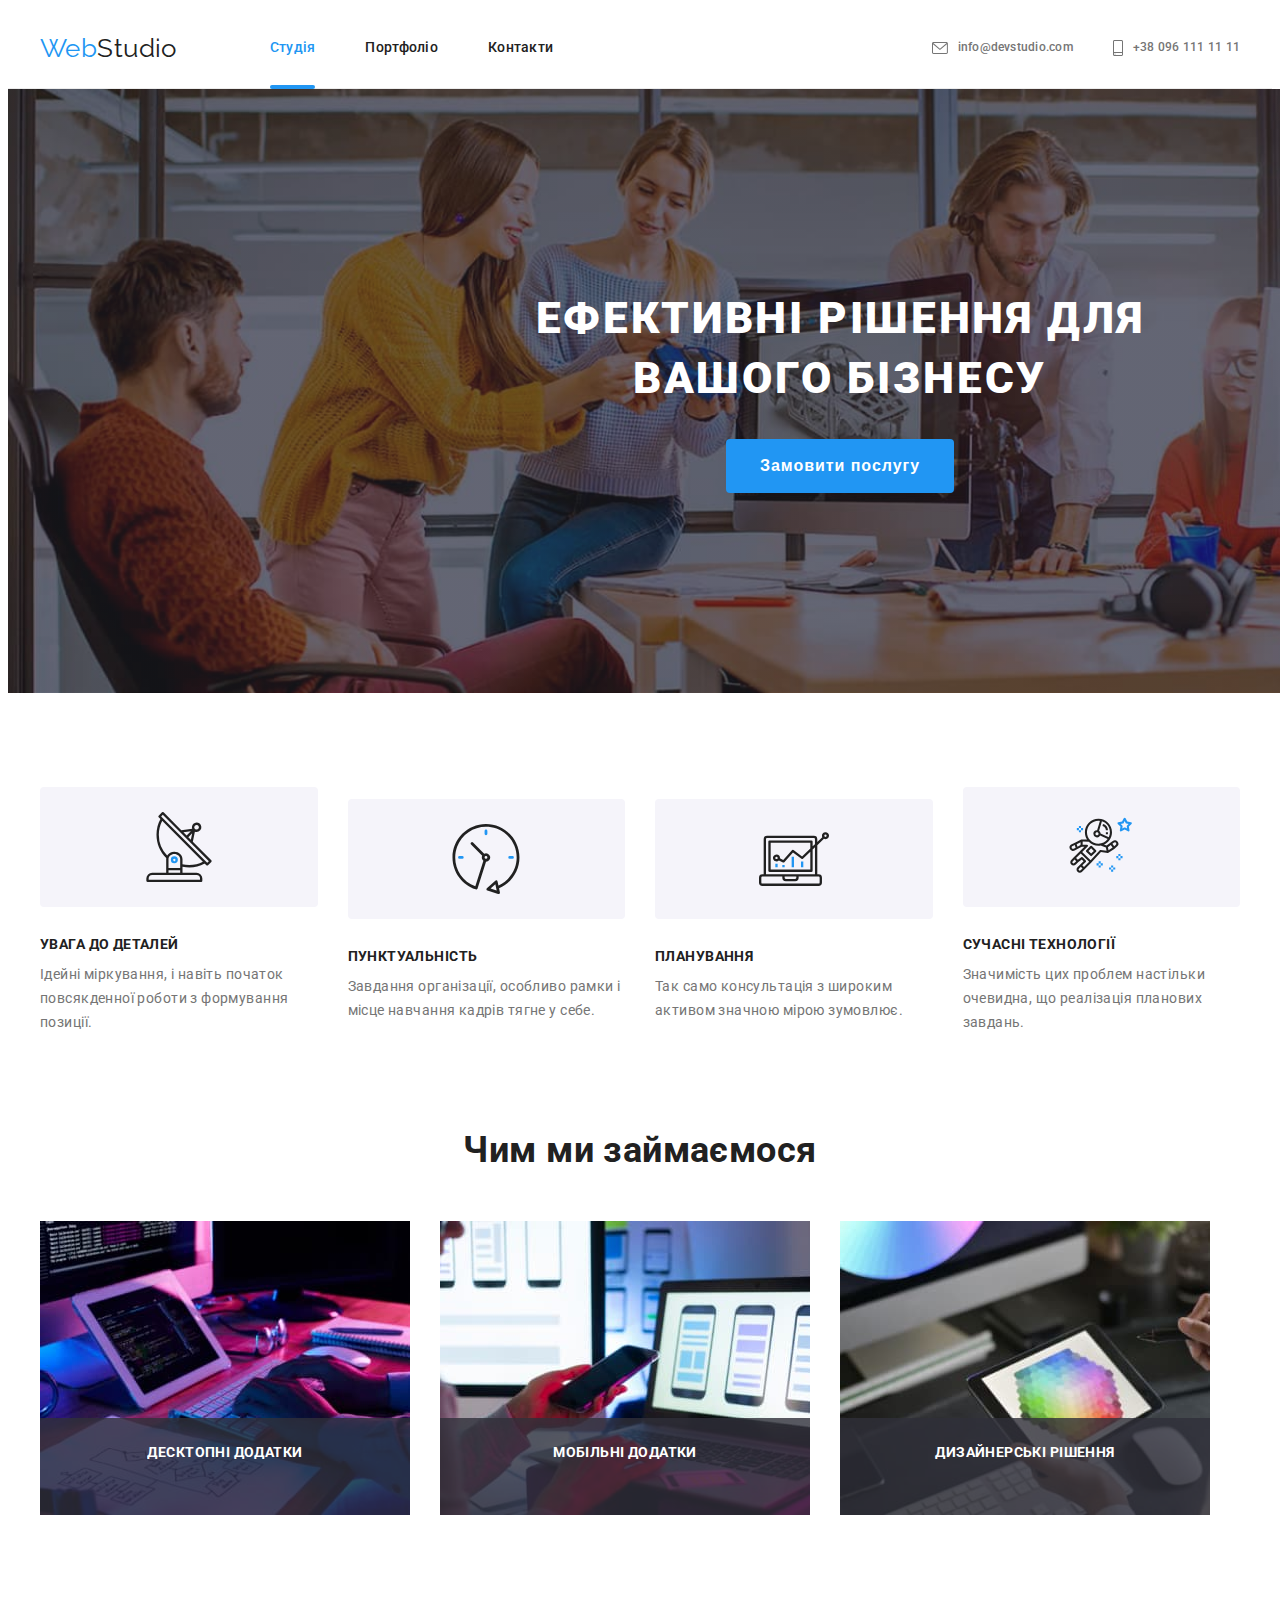
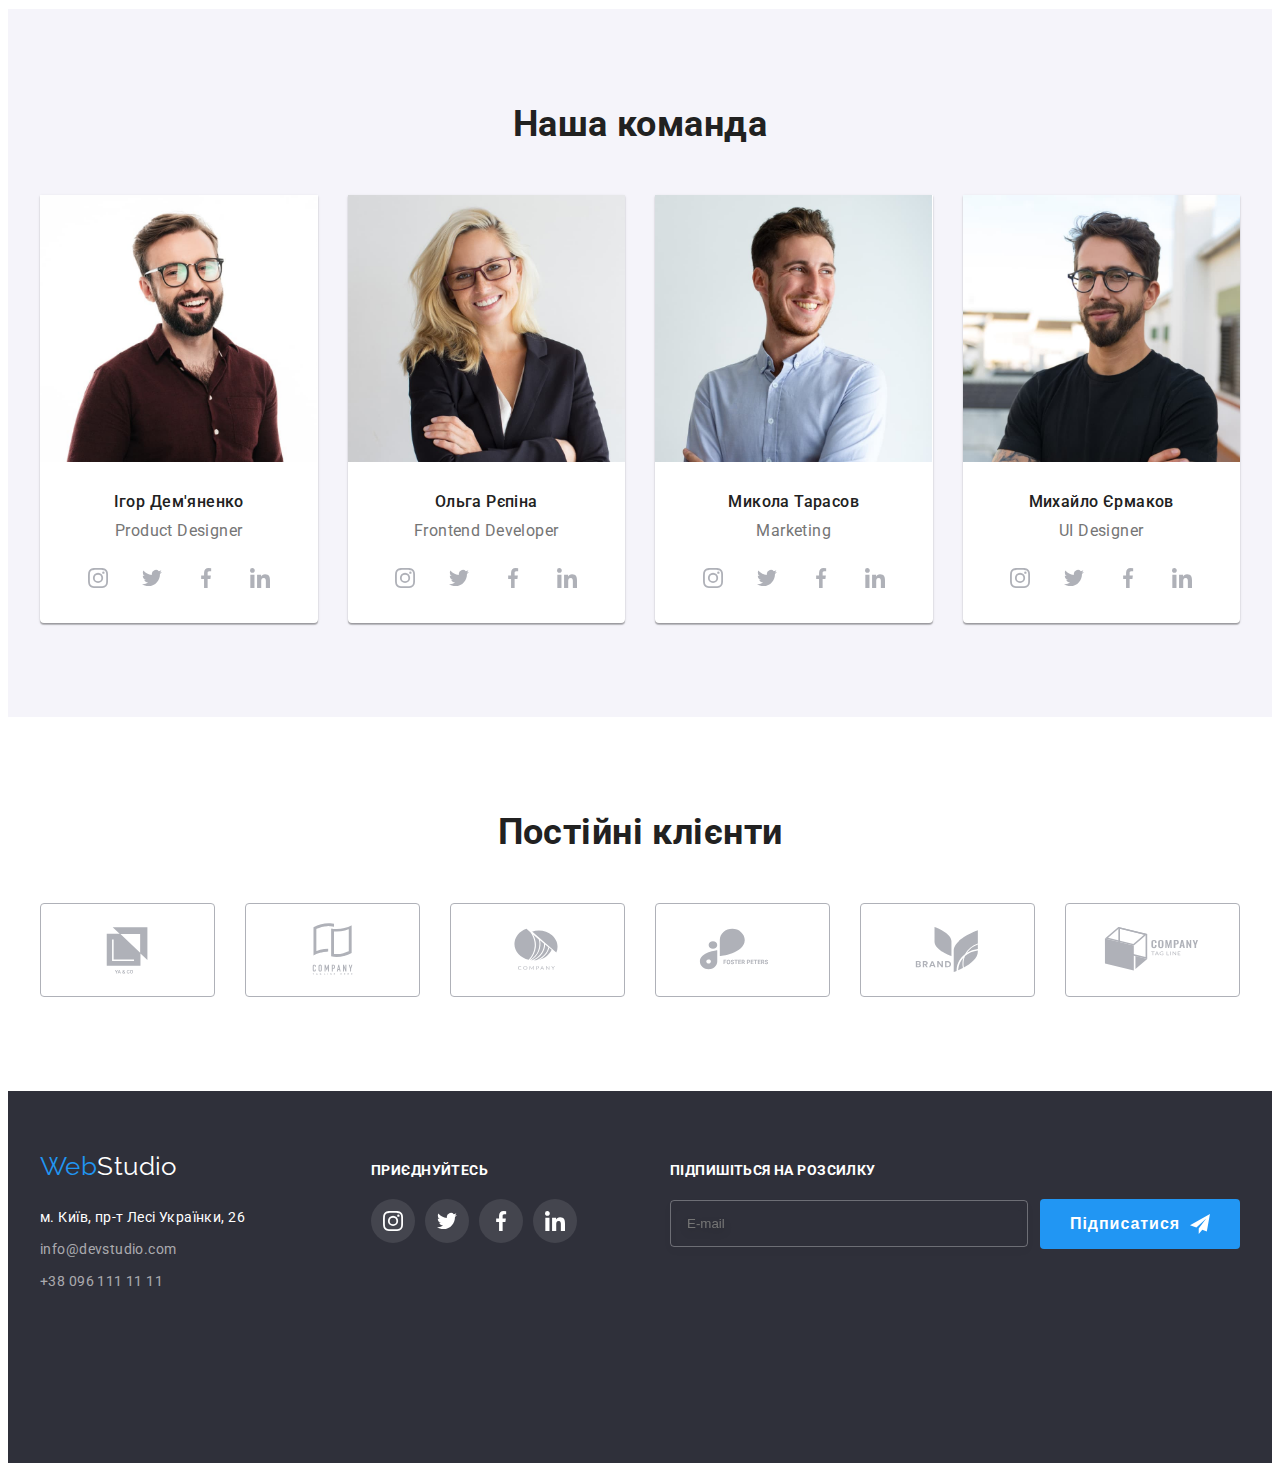
==== commit 5a2b9ce3: "end" ====
--- a/index.html
+++ b/index.html
@@ -132,15 +132,27 @@
     <h2 class="works__title">Чим ми займаємося</h2>
     <ul class="list works__list">
         <li class="works__item">
-            <img src="images/deal1.jpg" alt="Розробка сайту" width="370">
+             <picture>
+                 <source srcset="./images/deal1.jpg 1x, ./images/deal1-2x.jpg 2x" media="(min-width: 1200px)" />
+                <img src="images/deal1.jpg" alt="Розробка сайту" width="370">
+                </picture>
+            
             <h3 class="works__box-title">ДЕСКТОПНІ ДОДАТКИ</h3>
         </li>
         <li class="works__item">
-            <img src="images/deal2.jpg" alt="Оформлення додатку" width="370">
+             <picture>
+                 <source srcset="./images/deal2.jpg 1x, ./images/deal2-2x.jpg 2x" media="(min-width: 1200px)" />
+                <img src="images/deal2.jpg" alt="Оформлення додатку" width="370">
+                </picture>
+            
         <h3 class="works__box-title">МОБІЛЬНІ ДОДАТКИ</h3>
         </li>
         <li class="works__item">
-            <img src="images/deal3.jpg" alt="Дизайн продукту" width="370">
+            <picture>
+                 <source srcset="./images/deal3.jpg 1x, ./images/deal3-2x.jpg 2x" media="(min-width: 1200px)" />
+                 <img src="images/deal3.jpg" alt="Дизайн продукту" width="370">
+                </picture>
+          
         <h3 class="works__box-title">ДИЗАЙНЕРСЬКІ РІШЕННЯ</h3>
         </li>
     </ul>
--- a/css/main.min.css
+++ b/css/main.min.css
@@ -1 +1 @@
-img{display:block;max-width:100%;height:auto}.list{list-style:none}.link{text-decoration:none}h1,h2,h3,h4,h5,h6,p,ul{margin-top:0;margin-bottom:0;padding:0}:root{--primary-text-color: #212121;--secondary-text-color: #757575;--accent-color: #2196F3;--accent-color-button: #188CE8;--primaty-white-color: #FFFFFF;--primary-background-color: #fff;--background-color-title: #2F303A;--portfolio-button-color: #F5F4FA;--header-border-color: #ECECEC;--portfolio-border-color: #EEEEEE;--team-soc-link-color: #AFB1B8;--transition-duration: 250ms;--transition-timing-function: cubic-bezier(0.4, 0, 0.2, 1)}body{font-family:"Roboto",sans-serif;font-size:14px;letter-spacing:.03em;color:var(--primary-text-color);background-color:#fff}.section{padding-top:60px;padding-bottom:60px}@media screen and (min-width: 1200px){.section{padding-top:94px;padding-bottom:94px}}.visually-hidden{border:0;clip:rect(0 0 0 0);height:auto;margin:0;overflow:hidden;padding:0;position:absolute;width:1px;white-space:nowrap}.conteiner{width:100%;padding-left:15px;padding-right:15px;margin:0 auto}@media screen and (min-width: 480px){.conteiner{width:480px}}@media screen and (min-width: 768px){.conteiner{width:768px}}@media screen and (min-width: 1200px){.conteiner{width:1200px}}.button{color:var(--primaty-white-color);background-color:var(--accent-color);font-weight:700;font-size:16px;line-height:1.88;letter-spacing:.06em;cursor:pointer;transition:color var(--transition-duration) var(--transition-timing-function)}.button:hover,.button:focus{background-color:var(--accent-color-button)}.logo{font-family:"Raleway",sans-serif;font-size:26px;line-height:1.19;color:var(--accent-color);text-decoration:none}.logo--right{color:var(--primary-text-color)}.header{display:flex;align-items:center}.portfolio-header{border-bottom:1px solid var(--header-border-color)}.header .conteiner{display:flex;align-items:center}@media screen and (max-width: 768px){.header .conteiner{padding-top:16px;padding-bottom:16px}}@media screen and (min-width: 768px){.header-logo{margin-right:88px}}@media screen and (min-width: 1200px){.header-logo{margin-right:93px}}.nav__list,.connection__list,.nav{display:flex;align-items:center}@media screen and (max-width: 768px){.nav__list,.connection__list{display:none}}.nav__item:not(:last-child){margin-right:50px}.nav__link{position:relative;display:block;padding-top:32px;padding-bottom:32px;color:var(--primary-text-color);font-size:px;font-weight:500;letter-spacing:.02em;line-height:1.14;transition:color var(--transition-duration) var(--transition-timing-function)}.nav__link:hover,.nav__link:focus{color:var(--accent-color)}.current{color:var(--accent-color)}.current::after{content:"";position:absolute;left:0;bottom:0;display:block;background-color:var(--accent-color);width:100%;height:4px;border-radius:2px}.connection__icon{margin-right:10px;fill:currentColor}@media screen and (min-width: 1200px){.connection__icon{width:16px;height:12px}}@media screen and (min-width: 1200px){.con-icon-smart{width:10px;height:16px}}.connection__link{display:flex;align-items:center;font-size:12px;font-weight:500;letter-spacing:.02em;line-height:1.14;color:var(--secondary-text-color);color:var(--secondary-text-color);transition:color var(--transition-duration) var(--transition-timing-function)}.connection__link:hover,.connection__link:focus{color:var(--accent-color)}@media screen and (min-width: 1200px){.connection__link{padding-top:32px;padding-bottom:32px}}.connection__list{gap:40px;margin-left:auto}@media screen and (max-width: 1200px){.connection__list{flex-direction:column;align-items:baseline;gap:10px}}.menu-open{display:block;width:40px;height:40px;margin-left:auto;border:none;background-color:#fff;cursor:pointer;transition:color var(--transition-duration) var(--transition-timing-function)}.menu-open:hover{color:var(--accent-color)}@media screen and (min-width: 768px){.menu-open{display:none}}.menu-close{display:block;width:40px;height:40px;margin-left:auto;border:none;background-color:#fff;cursor:pointer;transition:color var(--transition-duration) var(--transition-timing-function)}.menu-close:hover{color:var(--accent-color)}.mobile-menu{position:fixed;width:100vw;height:100vh;top:0;left:0;right:0;background-color:#fff;display:none}.mobile-menu .conteiner{display:block;align-items:center}@media screen and (min-width: 768px){.mobile-menu{display:none}}.mobile-menu.is-open{display:block}.mob-menu-content{display:flex;flex-direction:column;justify-content:space-between;height:100vh;padding:10px 15px 48px 40px}.mob-menu-nav-link{font-weight:500;font-size:40px;line-height:calc 1.175;letter-spacing:.02em;color:#212121}.mob-menu-nav-link:focus,.mob-menu-nav-link:hover{color:var(--accent-color)}.current-menu{color:var(--accent-color)}.mob-menu-nav-item:not(:last-child){margin-bottom:32px}.mob-menu-connection-item:not(:last-child){margin-bottom:32px}.mob-menu-connection-link{color:var(--accent-color);font-size:28px;font-weight:500;letter-spacing:.02em;line-height:1.18}@media screen and (min-width: 400px){.mob-menu-connection-link{font-size:34px}}.mob-menu-tel{font-size:24px;font-weight:500;letter-spacing:.02em;line-height:1.16;color:#757575}.mob-menu-soc-link-list{display:flex;margin-top:64px}@media screen and (max-width: 458px){.mob-menu-soc-link-list{flex-wrap:wrap;gap:15px}}.mob-menu-soc-link{font-size:18px;font-weight:500;letter-spacing:1.2;line-height:.02em;color:var(--accent-color)}.mob-menu-soc-link-item:not(:last-child){margin-right:20px;position:relative}.mob-menu-soc-link-item:not(:last-child)::after{position:absolute;content:"";width:1px;height:22px;border:1px solid rgba(33,33,33,.2);right:-10px;bottom:-3px}.hero{width:100%;max-width:1600px;display:flex;align-items:center;background-repeat:no-repeat;background-position:center;margin-left:auto;margin-right:auto;text-align:center;justify-content:center;background-color:#c4c4c4;background-image:linear-gradient(to right, rgba(47, 48, 58, 0.4), rgba(47, 48, 58, 0.4)),url(../images/hero-bg-mob.jpg)}@media(min-device-pixel-ratio: 2),(-webkit-min-device-pixel-ratio: 2),(min-resolution: 192dpi),(min-resolution: 2dppx){.hero{background-image:linear-gradient(to right, rgba(47, 48, 58, 0.4), rgba(47, 48, 58, 0.4)),url(../images/hero-bg-mob-2x.jpg)}}@media screen and (min-width: 480px)and (max-width: 767px){.hero{width:480px;padding:118px 60px;background-image:linear-gradient(to right, rgba(47, 48, 58, 0.4), rgba(47, 48, 58, 0.4)),url(../images/hero-bg-mob.jpg)}}@media screen and (min-width: 480px)and (max-width: 767px)and (min-device-pixel-ratio: 2),screen and (min-width: 480px)and (max-width: 767px)and (-webkit-min-device-pixel-ratio: 2),screen and (min-width: 480px)and (max-width: 767px)and (min-resolution: 192dpi),screen and (min-width: 480px)and (max-width: 767px)and (min-resolution: 2dppx){.hero{background-image:linear-gradient(to right, rgba(47, 48, 58, 0.4), rgba(47, 48, 58, 0.4)),url(../images/hero-bg-mob-2x.jpg)}}@media screen and (min-width: 768px)and (max-width: 1200px){.hero{width:768px;padding:118px 200px;background-image:linear-gradient(to right, rgba(47, 48, 58, 0.4), rgba(47, 48, 58, 0.4)),url(../images/hero-bg-tab.jpg)}}@media screen and (min-width: 768px)and (max-width: 1200px)and (min-device-pixel-ratio: 2),screen and (min-width: 768px)and (max-width: 1200px)and (-webkit-min-device-pixel-ratio: 2),screen and (min-width: 768px)and (max-width: 1200px)and (min-resolution: 192dpi),screen and (min-width: 768px)and (max-width: 1200px)and (min-resolution: 2dppx){.hero{background-image:linear-gradient(to right, rgba(47, 48, 58, 0.4), rgba(47, 48, 58, 0.4)),url(../images/hero-bg-tab-2x.jpg)}}@media screen and (min-width: 1200px){.hero{max-width:1600px;padding:200px 452px;background-image:linear-gradient(to right, rgba(47, 48, 58, 0.4), rgba(47, 48, 58, 0.4)),url(../images/hero-background.jpg)}}@media screen and (min-width: 1200px)and (min-device-pixel-ratio: 2),screen and (min-width: 1200px)and (-webkit-min-device-pixel-ratio: 2),screen and (min-width: 1200px)and (min-resolution: 192dpi),screen and (min-width: 1200px)and (min-resolution: 2dppx){.hero{background-image:linear-gradient(to right, rgba(47, 48, 58, 0.4), rgba(47, 48, 58, 0.4)),url(../images/hero-background-2x.jpg)}}@media screen and (min-width: 480px){.section .hero{padding:58px 0px}}.hero__title{width:300px;margin-left:auto;margin-right:auto;margin-bottom:30px;color:var(--primaty-white-color);font-weight:900;font-size:20px;line-height:1.62;text-align:center;letter-spacing:.06em}@media screen and (min-width: 480px){.hero__title{width:360px;font-size:26px}}@media screen and (min-width: 1200px){.hero__title{width:696px;font-size:44px;line-height:1.36;text-align:center}}.hero__button{min-width:216px;padding:10px 32px;text-align:center;border-radius:4px;border-color:rgba(0,0,0,0)}.feature__list{display:block}@media screen and (min-width: 768px){.feature__list{display:flex;flex-wrap:wrap;gap:30px}}@media screen and (min-width: 1200px){.feature__list{display:flex;justify-content:center;align-items:center}}.feature__icon{display:flex;justify-content:center;align-items:center;width:100%;height:120px;margin-bottom:30px;background-color:var(--portfolio-button-color);border-radius:4px}.feature__item{width:100%}.feature__item:not(:last-child){margin-bottom:30px}@media screen and (min-width: 768px){.feature__item{flex-basis:calc((100% - 30px)/2)}.feature__item:not(:last-child){margin-bottom:0}}@media screen and (min-width: 1200px){.feature__item{flex-basis:calc((100% - 90px)/4)}}.feature__title{margin-bottom:10px;line-height:1.14;font-size:14px;text-align:center}@media screen and (min-width: 768px){.feature__title{text-align:left}}.feature__text{color:var(--secondary-text-color);line-height:1.71}.works{padding-top:0;display:none}@media screen and (min-width: 1200px){.works{display:block}}.works__title{margin-bottom:50px}.works__title,.team__title,.clients__title{font-size:36px;line-height:1.17;text-align:center}.works__list{display:flex}.works__item:not(:last-child){margin-right:30px}.works__item{position:relative}.works__box-title{position:absolute;bottom:0;left:0;width:370px;height:70px;padding-top:27px;text-align:center;line-height:1.14;font-size:14px;color:var(--primaty-white-color);background-color:rgba(47,48,58,.8)}.team{background-color:var(--portfolio-button-color)}.team__title{font-size:28px;margin-bottom:30px}@media screen and (min-width: 1200px){.team__title{margin-bottom:50px;font-size:36px}}@media screen and (min-width: 768px){.team__list{display:flex;flex-wrap:wrap;gap:30px}}.team__item:not(:last-child){margin-bottom:30px}@media screen and (min-width: 768px){.team__item:not(:last-child){margin-bottom:0px}}.team__item{width:100%;height:auto;background-color:var(--primaty-white-color);box-shadow:0px 1px 3px rgba(0,0,0,.12),0px 1px 1px rgba(0,0,0,.14),0px 2px 1px rgba(0,0,0,.2);border-radius:0px 0px 4px 4px}@media screen and (min-width: 480px){.team__item{width:450px}}@media screen and (min-width: 768px){.team__item{width:354px;flex-basis:calc((100% - 30px)/2)}}@media screen and (min-width: 1200px){.team__item{height:428px;flex-basis:calc((100% - 90px)/4)}}.team__box{padding:24px 12px 24px 12px;align-items:center}@media screen and (min-width: 480px){.team__box{padding:30px 122px 24px 122px}}@media screen and (min-width: 768px){.team__box{padding:30px 74px 24px 74px}}@media screen and (min-width: 1200px){.team__box{padding:30px 32px}}.team__names{margin-bottom:10px;font-weight:500;font-size:16px;line-height:1.19;text-align:center}.team__text{margin-bottom:16px;font-size:16px;line-height:1.19;text-align:center;color:var(--secondary-text-color)}.team__soclist{display:flex;justify-content:center}.team__soclist>li:not(:last-child){margin-right:10px}.team__link:not(:last-child){margin-right:10px}.team__link{display:flex;justify-content:center;align-items:center;width:44px;height:44px;border-radius:50%;justify-content:center;background-color:var(--primaty-white-color);color:var(--team-soc-link-color);transition:color var(--transition-duration) var(--transition-timing-function),background-color var(--transition-duration) var(--transition-timing-function)}.team__link:hover,.team__link:focus{background-color:var(--accent-color);color:var(--primaty-white-color)}.team__icon{fill:currentColor}.clients{text-align:center}.clients__title{margin-bottom:50px}.clients__list{display:flex;flex-wrap:wrap;justify-content:center;gap:30px}.clients__list li{flex-basis:calc((100% - 30px)/2)}@media screen and (min-width: 768px){.clients__list li{flex-basis:calc((100% - 60px)/3)}}@media screen and (min-width: 1200px){.clients__list li{flex-basis:calc((100% - 150px)/6)}}.clients__item{display:flex;justify-content:center;align-items:center;height:92px;border:1px solid #afb1b8;border-radius:4px;justify-content:center;cursor:pointer;color:var(--team-soc-link-color);transition:color var(--transition-duration) var(--transition-timing-function),border-color var(--transition-duration) var(--transition-timing-function)}.clients__item:hover,.clients__item:focus{border-color:var(--accent-color);color:var(--accent-color)}.clients__icon{fill:currentColor}.clients__icon:hover,.clients__icon:focus{fill:var(--accent-color)}.footer{padding-top:60px;padding-bottom:60px;background-color:var(--background-color-title);height:603px}@media screen and (min-width: 768px){.footer{height:463px}}@media screen and (min-width: 1200px){.footer{height:252px}}.footer .conteiner{display:flex;justify-content:center;align-items:center}@media screen and (max-width: 767px){.footer .conteiner{flex-direction:column}}@media screen and (min-width: 768px){.footer .conteiner{flex-wrap:wrap;justify-content:space-around;align-items:baseline;row-gap:60px}}@media screen and (min-width: 1200px){.footer .conteiner{align-items:baseline;flex-direction:row;flex-wrap:nowrap}}.adress-conteiner{display:flex;flex-direction:column;justify-content:center;align-items:center;gap:24px}@media screen and (min-width: 768px){.adress-conteiner{width:232px}}@media screen and (min-width: 1200px){.adress-conteiner{width:100%;align-items:flex-start}}.adress{display:flex;flex-direction:column;gap:8px;font-style:normal;text-align:center}@media screen and (min-width: 1200px){.adress{justify-content:center;text-align:left}}.footer .logo-right{color:var(--primaty-white-color)}.adress__text{line-height:1.71;color:var(--primaty-white-color)}.adress__list{display:flex;flex-direction:column;gap:8px}.adress__link{line-height:1.71;color:rgba(255,255,255,.6);transition:color var(--transition-duration) var(--transition-timing-function)}.adress__link:hover,.adress__link:focus{color:var(--accent-color)}.join{width:206px;height:80px;color:var(--accent-color-button);margin-top:60px;margin-bottom:60px;text-align:center}@media screen and (min-width: 768px){.join{margin-top:0px;margin-bottom:0px}}@media screen and (min-width: 1200px){.join{justify-content:center;text-align:left;margin-right:93px;margin-top:0px;margin-bottom:0px}}.join__text,.subscribe__text{margin-bottom:20px;font-weight:700;font-size:14px;line-height:1.14;letter-spacing:.03em;text-transform:uppercase;color:var(--primaty-white-color)}.join__list{display:flex;justify-content:center}.join__list>li:not(:last-child){margin-right:10px}.join__link:not(:last-child){margin-right:10px}.join__link{display:flex;justify-content:center;align-items:center;width:44px;height:44px;border-radius:50%;justify-content:center;background-color:rgba(255,255,255,.1);color:var(--primaty-white-color);fill:var(--primaty-white-color);transition:background-color var(--transition-duration) var(--transition-timing-function)}.join__link:hover,.join__link:focus{background-color:var(--accent-color);fill:var(--primaty-white-color)}.subscribe{width:100%;display:flex;align-items:center;flex-direction:column}@media screen and (min-width: 1200px){.subscribe{width:570px;justify-content:center;align-items:baseline}}.subscribe__form{width:100%;display:flex;flex-direction:column;align-items:center;gap:20px}@media screen and (min-width: 1200px){.subscribe__form{justify-content:center;text-align:left;flex-direction:row;gap:12px}}.subscribe__input{width:100%;height:100%;color:#fff;background-color:rgba(0,0,0,0);border:1px solid rgba(255,255,255,.3);filter:drop-shadow(0px 4px 4px rgba(0, 0, 0, 0.15));border-radius:4px;padding:15px 16px;outline:none}@media screen and (min-width: 768px){.subscribe__input{width:450px}}@media screen and (min-width: 1200px){.subscribe__input{width:358px;height:100%;margin-bottom:0px}}.subscribe__button{width:200px;height:50px;padding:10px 28px;font-weight:700;font-size:16px;line-height:1.88;display:flex;align-items:center;text-align:center;letter-spacing:.06em;color:var(--primaty-white-color);background-color:var(--accent-color);border-color:rgba(0,0,0,0);border-radius:4px}.subscribe__icon{fill:currentColor;margin-left:10px}.backdrop{position:fixed;top:0;left:0;width:100%;height:100%;background-color:rgba(0,0,0,.2);opacity:1;transition:opacity var(--transition-duration) var(--transition-timing-function)}.backdrop.is-hidden{opacity:0;pointer-events:none}.modal{position:absolute;top:50%;left:50%;z-index:1;transform:translate(-50%, -50%);transition:transform var(--transition-duration) var(--transition-timing-function);width:100%;margin-right:15px;padding:40px;background-color:var(--primaty-white-color);box-shadow:0px 1px 3px rgba(0,0,0,.12),0px 1px 1px rgba(0,0,0,.14),0px 2px 1px rgba(0,0,0,.2);border-radius:4px}@media screen and (min-width: 480px){.modal{width:450px;height:609px}}@media screen and (min-width: 1200px){.modal{width:528px;height:581px}}.backdrop.is-hidden .modal{transform:translate(-50%, -50%) scale(0.5)}.modal__button{position:absolute;top:8px;right:8px;display:flex;justify-content:center;align-items:center;width:30px;height:30px;color:#188ce8;background-color:var(--primaty-white-color);border:1px solid rgba(0,0,0,.1);border-radius:50%;transition:fill var(--transition-duration) var(--transition-timing-function);cursor:pointer}.modal__button:focus,.modal__button:hover{fill:var(--accent-color-button)}.modal__heading{font-weight:700;font-size:20px;line-height:1.15;text-align:center;margin-bottom:12px}.modal__input-group:not(:last-child){margin-bottom:10px}.modal__icon-wrapper{position:relative;margin-top:4px}.modal__icon{position:absolute;top:11px;left:12px;transition:fill var(--transition-duration) var(--transition-timing-function)}.modal__input{width:100%;height:40px;padding-left:40px;border:1px solid rgba(33,33,33,.2);border-radius:4px;transition:border-color var(--transition-duration) var(--transition-timing-function)}.modal__input:hover,.modal__input:focus{border-color:var(--accent-color);outline:none}@media screen and (min-width: 480px){.modal__input{width:370px}}@media screen and (min-width: 1200px){.modal__input{width:448px}}.modal__input:hover+svg,.modal__input:focus+svg{fill:var(--accent-color)}.modal label{font-size:12px;line-height:1.17;letter-spacing:.01em;color:#757575}.modal__coment{width:100%;height:120px;margin-top:4px;padding:12px 16px;border:1px solid rgba(33,33,33,.2);border-radius:4px;transition:border-color var(--transition-duration) var(--transition-timing-function);resize:none}.modal__coment:hover,.modal__coment:focus,.modal__coment:focus-within{border-color:var(--accent-color);outline:none}.modal__coment::-moz-placeholder{font-size:12px;line-height:14px;letter-spacing:.01em;color:rgba(117,117,117,.5)}.modal__coment:-ms-input-placeholder{font-size:12px;line-height:14px;letter-spacing:.01em;color:rgba(117,117,117,.5)}.modal__coment::placeholder{font-size:12px;line-height:14px;letter-spacing:.01em;color:rgba(117,117,117,.5)}.checkbox__input:checked+label::before{display:flex;content:"";background-color:var(--accent-color);border-color:rgba(0,0,0,0);background-image:url(../images/check-mark.svg);background-repeat:no-repeat;background-position:center}.modal__input-group .checkbox__rules{display:flex;align-items:center;justify-content:center;cursor:pointer;font-size:12px;line-height:1.16;letter-spacing:.03em}@media screen and (max-width: 435px){.modal__input-group .checkbox__rules{flex-wrap:wrap}}@media screen and (min-width: 1200px){.modal__input-group .checkbox__rules{font-size:14px;line-height:1.7}}.modal__input-group:nth-child(4){margin-bottom:20px}.checkbox__rules::before{content:"";width:16px;height:15px;border:2px solid var(--primary-text-color);border-radius:2px;margin-right:8px}.modal__conditions{color:var(--accent-color);margin-left:5px}.modal__send{margin:0 auto;display:block;width:200px;margin-top:30px;height:50px;border-radius:4px;border-color:rgba(0,0,0,0);transition:background-color var(--transition-duration) var(--transition-timing-function)}.modal__send:hover,.modal__send:focus{background-color:var(--accent-color-button);box-shadow:0px 4px 4px rgba(0,0,0,.15)}@media screen and (min-width: 480px){.modal__send{position:absolute;left:50%;right:50%;bottom:18px;transform:translate(-50%, -50%);z-index:1}}.portfolio-btn__list{display:flex;flex-wrap:wrap;justify-content:start;row-gap:15px;margin-bottom:40px}@media screen and (min-width: 768px){.portfolio-btn__list{display:flex;justify-content:center;margin-bottom:30px}}@media screen and (min-width: 1200px){.portfolio-btn__list{margin-bottom:50px}}.portfolio-btn__item:not(:last-child){margin-right:8px}.portfolio-btn__button{padding:6px 22px;border-radius:4px;border-color:rgba(0,0,0,0);font-family:inherit;font-weight:500;font-size:16px;line-height:1.62;background-color:var(--portfolio-button-color);color:var(--primary-text-color);transition:color var(--transition-duration) var(--transition-timing-function),background-color var(--transition-duration) var(--transition-timing-function),box-shadow var(--transition-duration) var(--transition-timing-function)}.portfolio-btn__button:hover,.portfolio-btn__button:focus{color:var(--primaty-white-color);background-color:var(--accent-color);box-shadow:0px 3px 1px rgba(0,0,0,.1),0px 1px 2px rgba(0,0,0,.08),0px 2px 2px rgba(0,0,0,.12)}.portfolio__list{display:block}@media screen and (min-width: 768px){.portfolio__list{display:flex;flex-wrap:wrap;gap:30px}}@media screen and (min-width: 1200px){.portfolio__list{display:flex;flex-wrap:wrap;gap:30px}}@media screen and (min-width: 768px){.portfolio__list .item{flex-basis:calc((100% - 30px)/2)}}@media screen and (min-width: 1200px){.portfolio__list .item{flex-basis:calc((100% - 60px)/3)}}.portfolio__list .item:not(:last-child){margin-bottom:30px}@media screen and (min-width: 768px){.portfolio__list .item:not(:last-child){margin-bottom:0px}}.portfolio__link{height:100%;display:flex;flex-direction:column;transition:box-shadow var(--transition-duration) var(--transition-timing-function)}.portfolio__link:hover,.portfolio__link:focus{box-shadow:0px 4px 4px rgba(0,0,0,.25)}.portfolio__link:hover .overlay-description,.portfolio__link:focus .overlay-description{transform:translateY(0)}.portfolio__overlay{position:relative;overflow:hidden}.overlay-description{position:absolute;width:100%;height:100%;top:0;left:0;padding:63px 24px;transform:translateY(100%);transition-property:transform;transition-duration:var(--transition-duration);transition-timing-function:var(--transition-timing-function);font-size:18px;line-height:1.56;color:var(--primaty-white-color);background-color:rgba(33,150,243,.9)}.portfolio__work-box{flex-grow:1;border-right:1px solid var(--portfolio-border-color);border-bottom:1px solid var(--portfolio-border-color);border-left:1px solid var(--portfolio-border-color);padding:20px 24px}.portfolio__title{margin-bottom:4px;color:var(--primary-text-color);font-size:18px;line-height:2;letter-spacing:.06em}.portfolio__text{font-size:16px;line-height:1.88;color:var(--secondary-text-color)}/*# sourceMappingURL=main.min.css.map */+img{display:block;max-width:100%;height:auto}.list{list-style:none}.link{text-decoration:none}h1,h2,h3,h4,h5,h6,p,ul{margin-top:0;margin-bottom:0;padding:0}:root{--primary-text-color: #212121;--secondary-text-color: #757575;--accent-color: #2196F3;--accent-color-button: #188CE8;--primaty-white-color: #FFFFFF;--primary-background-color: #fff;--background-color-title: #2F303A;--portfolio-button-color: #F5F4FA;--header-border-color: #ECECEC;--portfolio-border-color: #EEEEEE;--team-soc-link-color: #AFB1B8;--transition-duration: 250ms;--transition-timing-function: cubic-bezier(0.4, 0, 0.2, 1)}body{font-family:"Roboto",sans-serif;font-size:14px;letter-spacing:.03em;color:var(--primary-text-color);background-color:#fff}.section{padding-top:60px;padding-bottom:60px}@media screen and (min-width: 1200px){.section{padding-top:94px;padding-bottom:94px}}.visually-hidden{border:0;clip:rect(0 0 0 0);height:auto;margin:0;overflow:hidden;padding:0;position:absolute;width:1px;white-space:nowrap}.conteiner{width:100%;padding-left:15px;padding-right:15px;margin:0 auto}@media screen and (min-width: 480px){.conteiner{width:480px}}@media screen and (min-width: 768px){.conteiner{width:768px}}@media screen and (min-width: 1200px){.conteiner{width:1200px}}.button{color:var(--primaty-white-color);background-color:var(--accent-color);font-weight:700;font-size:16px;line-height:1.88;letter-spacing:.06em;cursor:pointer;transition:color var(--transition-duration) var(--transition-timing-function)}.button:hover,.button:focus{background-color:var(--accent-color-button)}.logo{font-family:"Raleway",sans-serif;font-size:26px;line-height:1.19;color:var(--accent-color);text-decoration:none}.logo--right{color:var(--primary-text-color)}.header{display:flex;align-items:center;border-bottom:1px solid var(--header-border-color)}.portfolio-header{border-bottom:1px solid var(--header-border-color)}.header .conteiner{display:flex;align-items:center}@media screen and (max-width: 768px){.header .conteiner{padding-top:16px;padding-bottom:16px}}@media screen and (min-width: 768px){.header-logo{margin-right:88px}}@media screen and (min-width: 1200px){.header-logo{margin-right:93px}}.nav__list,.connection__list,.nav{display:flex;align-items:center}@media screen and (max-width: 768px){.nav__list,.connection__list{display:none}}.nav__item:not(:last-child){margin-right:50px}.nav__link{position:relative;display:block;padding-top:32px;padding-bottom:32px;color:var(--primary-text-color);font-size:px;font-weight:500;letter-spacing:.02em;line-height:1.14;transition:color var(--transition-duration) var(--transition-timing-function)}.nav__link:hover,.nav__link:focus{color:var(--accent-color)}.current{color:var(--accent-color)}.current::after{content:"";position:absolute;left:0;bottom:-1px;display:block;background-color:var(--accent-color);width:100%;height:4px;border-radius:2px}.connection__icon{margin-right:10px;fill:currentColor}@media screen and (min-width: 1200px){.connection__icon{width:16px;height:12px}}@media screen and (min-width: 1200px){.con-icon-smart{width:10px;height:16px}}.connection__link{display:flex;align-items:center;font-size:12px;font-weight:500;letter-spacing:.02em;line-height:1.14;color:var(--secondary-text-color);color:var(--secondary-text-color);transition:color var(--transition-duration) var(--transition-timing-function)}.connection__link:hover,.connection__link:focus{color:var(--accent-color)}@media screen and (min-width: 1200px){.connection__link{padding-top:32px;padding-bottom:32px}}.connection__list{gap:40px;margin-left:auto}@media screen and (max-width: 1200px){.connection__list{flex-direction:column;align-items:baseline;gap:10px}}.menu-open{display:block;width:40px;height:40px;margin-left:auto;border:none;background-color:#fff;cursor:pointer;transition:color var(--transition-duration) var(--transition-timing-function)}.menu-open:hover{color:var(--accent-color)}@media screen and (min-width: 768px){.menu-open{display:none}}.menu-close{display:block;width:40px;height:40px;margin-left:auto;border:none;background-color:#fff;cursor:pointer;transition:color var(--transition-duration) var(--transition-timing-function)}.menu-close:hover{color:var(--accent-color)}.mobile-menu{position:fixed;width:100vw;height:100vh;top:0;left:0;right:0;background-color:#fff;display:none}.mobile-menu .conteiner{display:block;align-items:center}@media screen and (min-width: 768px){.mobile-menu{display:none}}.mobile-menu.is-open{display:block}.mob-menu-content{display:flex;flex-direction:column;justify-content:space-between;height:100vh;padding:10px 15px 48px 40px}.mob-menu-nav-link{font-weight:500;font-size:40px;line-height:calc 1.175;letter-spacing:.02em;color:#212121}.mob-menu-nav-link:focus,.mob-menu-nav-link:hover{color:var(--accent-color)}.current-menu{color:var(--accent-color)}.mob-menu-nav-item:not(:last-child){margin-bottom:32px}.mob-menu-connection-item:not(:last-child){margin-bottom:32px}.mob-menu-connection-link{color:var(--accent-color);font-size:28px;font-weight:500;letter-spacing:.02em;line-height:1.18}@media screen and (min-width: 400px){.mob-menu-connection-link{font-size:34px}}.mob-menu-tel{font-size:24px;font-weight:500;letter-spacing:.02em;line-height:1.16;color:#757575}.mob-menu-soc-link-list{display:flex;margin-top:64px}@media screen and (max-width: 458px){.mob-menu-soc-link-list{flex-wrap:wrap;gap:15px}}.mob-menu-soc-link{font-size:18px;font-weight:500;letter-spacing:1.2;line-height:.02em;color:var(--accent-color)}.mob-menu-soc-link-item:not(:last-child){margin-right:20px;position:relative}.mob-menu-soc-link-item:not(:last-child)::after{position:absolute;content:"";width:1px;height:22px;border:1px solid rgba(33,33,33,.2);right:-10px;bottom:-3px}.hero{width:100%;max-width:1600px;display:flex;align-items:center;background-repeat:no-repeat;background-position:center;margin-left:auto;margin-right:auto;text-align:center;background-size:cover;justify-content:center;background-color:#c4c4c4;background-image:linear-gradient(to right, rgba(47, 48, 58, 0.4), rgba(47, 48, 58, 0.4)),url(../images/hero-bg-mob.jpg)}@media(min-device-pixel-ratio: 2),(-webkit-min-device-pixel-ratio: 2),(min-resolution: 192dpi),(min-resolution: 2dppx){.hero{background-image:linear-gradient(to right, rgba(47, 48, 58, 0.4), rgba(47, 48, 58, 0.4)),url(../images/hero-bg-mob-2x.jpg)}}@media screen and (min-width: 480px)and (max-width: 767px){.hero{width:480px;padding-top:118px;padding-bottom:118px;background-image:linear-gradient(to right, rgba(47, 48, 58, 0.4), rgba(47, 48, 58, 0.4)),url(../images/hero-bg-mob.jpg)}}@media screen and (min-width: 480px)and (max-width: 767px)and (min-device-pixel-ratio: 2),screen and (min-width: 480px)and (max-width: 767px)and (-webkit-min-device-pixel-ratio: 2),screen and (min-width: 480px)and (max-width: 767px)and (min-resolution: 192dpi),screen and (min-width: 480px)and (max-width: 767px)and (min-resolution: 2dppx){.hero{background-image:linear-gradient(to right, rgba(47, 48, 58, 0.4), rgba(47, 48, 58, 0.4)),url(../images/hero-bg-mob-2x.jpg)}}@media screen and (min-width: 768px)and (max-width: 1200px){.hero{width:768px;padding-bottom:118px;padding-top:118px;background-image:linear-gradient(to right, rgba(47, 48, 58, 0.4), rgba(47, 48, 58, 0.4)),url(../images/hero-bg-tab.jpg)}}@media screen and (min-width: 768px)and (max-width: 1200px)and (min-device-pixel-ratio: 2),screen and (min-width: 768px)and (max-width: 1200px)and (-webkit-min-device-pixel-ratio: 2),screen and (min-width: 768px)and (max-width: 1200px)and (min-resolution: 192dpi),screen and (min-width: 768px)and (max-width: 1200px)and (min-resolution: 2dppx){.hero{background-image:linear-gradient(to right, rgba(47, 48, 58, 0.4), rgba(47, 48, 58, 0.4)),url(../images/hero-bg-tab-2x.jpg)}}@media screen and (min-width: 1200px){.hero{max-width:1600px;padding:200px;padding-top:200px;background-image:linear-gradient(to right, rgba(47, 48, 58, 0.4), rgba(47, 48, 58, 0.4)),url(../images/hero-background.jpg)}}@media screen and (min-width: 1200px)and (min-device-pixel-ratio: 2),screen and (min-width: 1200px)and (-webkit-min-device-pixel-ratio: 2),screen and (min-width: 1200px)and (min-resolution: 192dpi),screen and (min-width: 1200px)and (min-resolution: 2dppx){.hero{background-image:linear-gradient(to right, rgba(47, 48, 58, 0.4), rgba(47, 48, 58, 0.4)),url(../images/hero-background-2x.jpg)}}@media screen and (min-width: 480px){.section .hero{padding:58px 0px}}.hero__title{width:300px;margin-left:auto;margin-right:auto;margin-bottom:30px;color:var(--primaty-white-color);font-weight:900;font-size:20px;line-height:1.62;text-align:center;letter-spacing:.06em}@media screen and (min-width: 480px){.hero__title{width:360px;font-size:26px}}@media screen and (min-width: 1200px){.hero__title{width:696px;font-size:44px;line-height:1.36;text-align:center}}.hero__button{min-width:216px;padding:10px 32px;text-align:center;border-radius:4px;border-color:rgba(0,0,0,0)}.feature__list{display:block}@media screen and (min-width: 768px){.feature__list{display:flex;flex-wrap:wrap;gap:30px}}@media screen and (min-width: 1200px){.feature__list{display:flex;justify-content:center;align-items:center}}.feature__icon{display:flex;justify-content:center;align-items:center;width:100%;height:120px;margin-bottom:30px;background-color:var(--portfolio-button-color);border-radius:4px}.feature__item{width:100%}.feature__item:not(:last-child){margin-bottom:30px}@media screen and (min-width: 768px){.feature__item{flex-basis:calc((100% - 30px)/2)}.feature__item:not(:last-child){margin-bottom:0}}@media screen and (min-width: 1200px){.feature__item{flex-basis:calc((100% - 90px)/4)}}.feature__title{margin-bottom:10px;line-height:1.14;font-size:14px;text-align:center}@media screen and (min-width: 768px){.feature__title{text-align:left}}.feature__text{color:var(--secondary-text-color);line-height:1.71}.works{padding-top:0;display:none}@media screen and (min-width: 1200px){.works{display:block}}.works__title{margin-bottom:50px}.works__title,.team__title,.clients__title{font-size:36px;line-height:1.17;text-align:center}.works__list{display:flex}.works__item:not(:last-child){margin-right:30px}.works__item{position:relative}.works__box-title{position:absolute;bottom:0;left:0;width:370px;height:70px;padding-top:27px;text-align:center;line-height:1.14;font-size:14px;color:var(--primaty-white-color);background-color:rgba(47,48,58,.8)}.team{background-color:var(--portfolio-button-color)}.team__title{font-size:28px;margin-bottom:30px}@media screen and (min-width: 1200px){.team__title{margin-bottom:50px;font-size:36px}}@media screen and (min-width: 768px){.team__list{display:flex;flex-wrap:wrap;gap:30px}}.team__item:not(:last-child){margin-bottom:30px}@media screen and (min-width: 768px){.team__item:not(:last-child){margin-bottom:0px}}.team__item{width:100%;height:auto;background-color:var(--primaty-white-color);box-shadow:0px 1px 3px rgba(0,0,0,.12),0px 1px 1px rgba(0,0,0,.14),0px 2px 1px rgba(0,0,0,.2);border-radius:0px 0px 4px 4px}@media screen and (min-width: 480px){.team__item{width:450px}}@media screen and (min-width: 768px){.team__item{width:354px;flex-basis:calc((100% - 30px)/2)}}@media screen and (min-width: 1200px){.team__item{height:428px;flex-basis:calc((100% - 90px)/4)}}.team__box{padding:24px 12px 24px 12px;align-items:center}@media screen and (min-width: 480px){.team__box{padding:30px 122px 24px 122px}}@media screen and (min-width: 768px){.team__box{padding:30px 74px 24px 74px}}@media screen and (min-width: 1200px){.team__box{padding:30px 32px}}.team__names{margin-bottom:10px;font-weight:500;font-size:16px;line-height:1.19;text-align:center}.team__text{margin-bottom:16px;font-size:16px;line-height:1.19;text-align:center;color:var(--secondary-text-color)}.team__soclist{display:flex;justify-content:center}.team__soclist>li:not(:last-child){margin-right:10px}.team__link:not(:last-child){margin-right:10px}.team__link{display:flex;justify-content:center;align-items:center;width:44px;height:44px;border-radius:50%;justify-content:center;background-color:var(--primaty-white-color);color:var(--team-soc-link-color);transition:color var(--transition-duration) var(--transition-timing-function),background-color var(--transition-duration) var(--transition-timing-function)}.team__link:hover,.team__link:focus{background-color:var(--accent-color);color:var(--primaty-white-color)}.team__icon{fill:currentColor}.clients{text-align:center}.clients__title{margin-bottom:50px}.clients__list{display:flex;flex-wrap:wrap;justify-content:center;gap:30px}.clients__list li{flex-basis:calc((100% - 30px)/2)}@media screen and (min-width: 768px){.clients__list li{flex-basis:calc((100% - 60px)/3)}}@media screen and (min-width: 1200px){.clients__list li{flex-basis:calc((100% - 150px)/6)}}.clients__item{display:flex;justify-content:center;align-items:center;height:92px;border:1px solid #afb1b8;border-radius:4px;justify-content:center;cursor:pointer;color:var(--team-soc-link-color);transition:color var(--transition-duration) var(--transition-timing-function),border-color var(--transition-duration) var(--transition-timing-function)}.clients__item:hover,.clients__item:focus{border-color:var(--accent-color);color:var(--accent-color)}.clients__icon{fill:currentColor}.clients__icon:hover,.clients__icon:focus{fill:var(--accent-color)}.footer{padding-top:60px;padding-bottom:60px;background-color:var(--background-color-title);height:603px}@media screen and (min-width: 768px){.footer{height:463px}}@media screen and (min-width: 1200px){.footer{height:252px}}.footer .conteiner{display:flex;justify-content:center;align-items:center}@media screen and (max-width: 767px){.footer .conteiner{flex-direction:column}}@media screen and (min-width: 768px){.footer .conteiner{flex-wrap:wrap;justify-content:space-around;align-items:baseline;row-gap:60px}}@media screen and (min-width: 1200px){.footer .conteiner{align-items:baseline;flex-direction:row;flex-wrap:nowrap}}.adress-conteiner{display:flex;flex-direction:column;justify-content:center;align-items:center;gap:24px}@media screen and (min-width: 768px){.adress-conteiner{width:232px}}@media screen and (min-width: 1200px){.adress-conteiner{width:100%;align-items:flex-start}}.adress{display:flex;flex-direction:column;gap:8px;font-style:normal;text-align:center}@media screen and (min-width: 1200px){.adress{justify-content:center;text-align:left}}.footer .logo-right{color:var(--primaty-white-color)}.adress__text{line-height:1.71;color:var(--primaty-white-color)}.adress__list{display:flex;flex-direction:column;gap:8px}.adress__link{line-height:1.71;color:rgba(255,255,255,.6);transition:color var(--transition-duration) var(--transition-timing-function)}.adress__link:hover,.adress__link:focus{color:var(--accent-color)}.join{width:206px;height:80px;color:var(--accent-color-button);margin-top:60px;margin-bottom:60px;text-align:center}@media screen and (min-width: 768px){.join{margin-top:0px;margin-bottom:0px}}@media screen and (min-width: 1200px){.join{justify-content:center;text-align:left;margin-right:93px;margin-top:0px;margin-bottom:0px}}.join__text,.subscribe__text{margin-bottom:20px;font-weight:700;font-size:14px;line-height:1.14;letter-spacing:.03em;text-transform:uppercase;color:var(--primaty-white-color)}.join__list{display:flex;justify-content:center}.join__list>li:not(:last-child){margin-right:10px}.join__link:not(:last-child){margin-right:10px}.join__link{display:flex;justify-content:center;align-items:center;width:44px;height:44px;border-radius:50%;justify-content:center;background-color:rgba(255,255,255,.1);color:var(--primaty-white-color);fill:var(--primaty-white-color);transition:background-color var(--transition-duration) var(--transition-timing-function)}.join__link:hover,.join__link:focus{background-color:var(--accent-color);fill:var(--primaty-white-color)}.subscribe{width:100%;display:flex;align-items:center;flex-direction:column}@media screen and (min-width: 1200px){.subscribe{width:570px;justify-content:center;align-items:baseline}}.subscribe__form{width:100%;display:flex;flex-direction:column;align-items:center;gap:20px}@media screen and (min-width: 1200px){.subscribe__form{justify-content:center;text-align:left;flex-direction:row;gap:12px}}.subscribe__input{width:100%;height:100%;color:#fff;background-color:rgba(0,0,0,0);border:1px solid rgba(255,255,255,.3);filter:drop-shadow(0px 4px 4px rgba(0, 0, 0, 0.15));border-radius:4px;padding:15px 16px;outline:none}@media screen and (min-width: 768px){.subscribe__input{width:450px}}@media screen and (min-width: 1200px){.subscribe__input{width:358px;height:100%;margin-bottom:0px}}.subscribe__button{width:200px;height:50px;padding:10px 28px;font-weight:700;font-size:16px;line-height:1.88;display:flex;align-items:center;text-align:center;letter-spacing:.06em;color:var(--primaty-white-color);background-color:var(--accent-color);border-color:rgba(0,0,0,0);border-radius:4px}.subscribe__icon{fill:currentColor;margin-left:10px}.backdrop{position:fixed;top:0;left:0;width:100%;height:100%;background-color:rgba(0,0,0,.2);opacity:1;transition:opacity var(--transition-duration) var(--transition-timing-function)}.backdrop.is-hidden{opacity:0;pointer-events:none}.modal{position:absolute;top:50%;left:50%;z-index:1;transform:translate(-50%, -50%);transition:transform var(--transition-duration) var(--transition-timing-function);width:100%;margin-right:15px;padding:40px;background-color:var(--primaty-white-color);box-shadow:0px 1px 3px rgba(0,0,0,.12),0px 1px 1px rgba(0,0,0,.14),0px 2px 1px rgba(0,0,0,.2);border-radius:4px}@media screen and (min-width: 480px){.modal{width:450px;height:609px}}@media screen and (min-width: 1200px){.modal{width:528px;height:581px}}.backdrop.is-hidden .modal{transform:translate(-50%, -50%) scale(0.5)}.modal__button{position:absolute;top:8px;right:8px;display:flex;justify-content:center;align-items:center;width:30px;height:30px;color:#188ce8;background-color:var(--primaty-white-color);border:1px solid rgba(0,0,0,.1);border-radius:50%;transition:fill var(--transition-duration) var(--transition-timing-function);cursor:pointer}.modal__button:focus,.modal__button:hover{fill:var(--accent-color-button)}.modal__heading{font-weight:700;font-size:20px;line-height:1.15;text-align:center;margin-bottom:12px}.modal__input-group:not(:last-child){margin-bottom:10px}.modal__icon-wrapper{position:relative;margin-top:4px}.modal__icon{position:absolute;top:11px;left:12px;transition:fill var(--transition-duration) var(--transition-timing-function)}.modal__input{width:100%;height:40px;padding-left:40px;border:1px solid rgba(33,33,33,.2);border-radius:4px;transition:border-color var(--transition-duration) var(--transition-timing-function)}.modal__input:hover,.modal__input:focus{border-color:var(--accent-color);outline:none}@media screen and (min-width: 480px){.modal__input{width:370px}}@media screen and (min-width: 1200px){.modal__input{width:448px}}.modal__input:hover+svg,.modal__input:focus+svg{fill:var(--accent-color)}.modal label{font-size:12px;line-height:1.17;letter-spacing:.01em;color:#757575}.modal__coment{width:100%;height:120px;margin-top:4px;padding:12px 16px;border:1px solid rgba(33,33,33,.2);border-radius:4px;transition:border-color var(--transition-duration) var(--transition-timing-function);resize:none}.modal__coment:hover,.modal__coment:focus,.modal__coment:focus-within{border-color:var(--accent-color);outline:none}.modal__coment::-moz-placeholder{font-size:12px;line-height:14px;letter-spacing:.01em;color:rgba(117,117,117,.5)}.modal__coment:-ms-input-placeholder{font-size:12px;line-height:14px;letter-spacing:.01em;color:rgba(117,117,117,.5)}.modal__coment::placeholder{font-size:12px;line-height:14px;letter-spacing:.01em;color:rgba(117,117,117,.5)}.checkbox__input:checked+label::before{display:flex;content:"";background-color:var(--accent-color);border-color:rgba(0,0,0,0);background-image:url(../images/check-mark.svg);background-repeat:no-repeat;background-position:center}.modal__input-group .checkbox__rules{display:flex;align-items:center;justify-content:center;cursor:pointer;font-size:12px;line-height:1.16;letter-spacing:.03em}@media screen and (max-width: 435px){.modal__input-group .checkbox__rules{flex-wrap:wrap}}@media screen and (min-width: 1200px){.modal__input-group .checkbox__rules{font-size:14px;line-height:1.7}}.modal__input-group:nth-child(4){margin-bottom:20px}.checkbox__rules::before{content:"";width:16px;height:15px;border:2px solid var(--primary-text-color);border-radius:2px;margin-right:8px}.modal__conditions{color:var(--accent-color);margin-left:5px}.modal__send{margin:0 auto;display:block;width:200px;margin-top:30px;height:50px;border-radius:4px;border-color:rgba(0,0,0,0);transition:background-color var(--transition-duration) var(--transition-timing-function)}.modal__send:hover,.modal__send:focus{background-color:var(--accent-color-button);box-shadow:0px 4px 4px rgba(0,0,0,.15)}@media screen and (min-width: 480px){.modal__send{position:absolute;left:50%;right:50%;bottom:18px;transform:translate(-50%, -50%);z-index:1}}.portfolio-btn__list{display:flex;flex-wrap:wrap;justify-content:start;row-gap:15px;margin-bottom:40px}@media screen and (min-width: 768px){.portfolio-btn__list{display:flex;justify-content:center;margin-bottom:30px}}@media screen and (min-width: 1200px){.portfolio-btn__list{margin-bottom:50px}}.portfolio-btn__item:not(:last-child){margin-right:8px}.portfolio-btn__button{padding:6px 22px;border-radius:4px;border-color:rgba(0,0,0,0);font-family:inherit;font-weight:500;font-size:16px;line-height:1.62;background-color:var(--portfolio-button-color);color:var(--primary-text-color);transition:color var(--transition-duration) var(--transition-timing-function),background-color var(--transition-duration) var(--transition-timing-function),box-shadow var(--transition-duration) var(--transition-timing-function)}.portfolio-btn__button:hover,.portfolio-btn__button:focus{color:var(--primaty-white-color);background-color:var(--accent-color);box-shadow:0px 3px 1px rgba(0,0,0,.1),0px 1px 2px rgba(0,0,0,.08),0px 2px 2px rgba(0,0,0,.12)}.portfolio__list{display:block}@media screen and (min-width: 768px){.portfolio__list{display:flex;flex-wrap:wrap;gap:30px}}@media screen and (min-width: 1200px){.portfolio__list{display:flex;flex-wrap:wrap;gap:30px}}@media screen and (min-width: 768px){.portfolio__list .item{flex-basis:calc((100% - 30px)/2)}}@media screen and (min-width: 1200px){.portfolio__list .item{flex-basis:calc((100% - 60px)/3)}}.portfolio__list .item:not(:last-child){margin-bottom:30px}@media screen and (min-width: 768px){.portfolio__list .item:not(:last-child){margin-bottom:0px}}.portfolio__link{height:100%;display:flex;flex-direction:column;transition:box-shadow var(--transition-duration) var(--transition-timing-function)}.portfolio__link:hover,.portfolio__link:focus{box-shadow:0px 4px 4px rgba(0,0,0,.25)}.portfolio__link:hover .overlay-description,.portfolio__link:focus .overlay-description{transform:translateY(0)}.portfolio__overlay{position:relative;overflow:hidden}.overlay-description{position:absolute;width:100%;height:100%;top:0;left:0;padding:63px 24px;transform:translateY(100%);transition-property:transform;transition-duration:var(--transition-duration);transition-timing-function:var(--transition-timing-function);font-size:18px;line-height:1.56;color:var(--primaty-white-color);background-color:rgba(33,150,243,.9)}.portfolio__work-box{flex-grow:1;border-right:1px solid var(--portfolio-border-color);border-bottom:1px solid var(--portfolio-border-color);border-left:1px solid var(--portfolio-border-color);padding:20px 24px}.portfolio__title{margin-bottom:4px;color:var(--primary-text-color);font-size:18px;line-height:2;letter-spacing:.06em}.portfolio__text{font-size:16px;line-height:1.88;color:var(--secondary-text-color)}/*# sourceMappingURL=main.min.css.map */